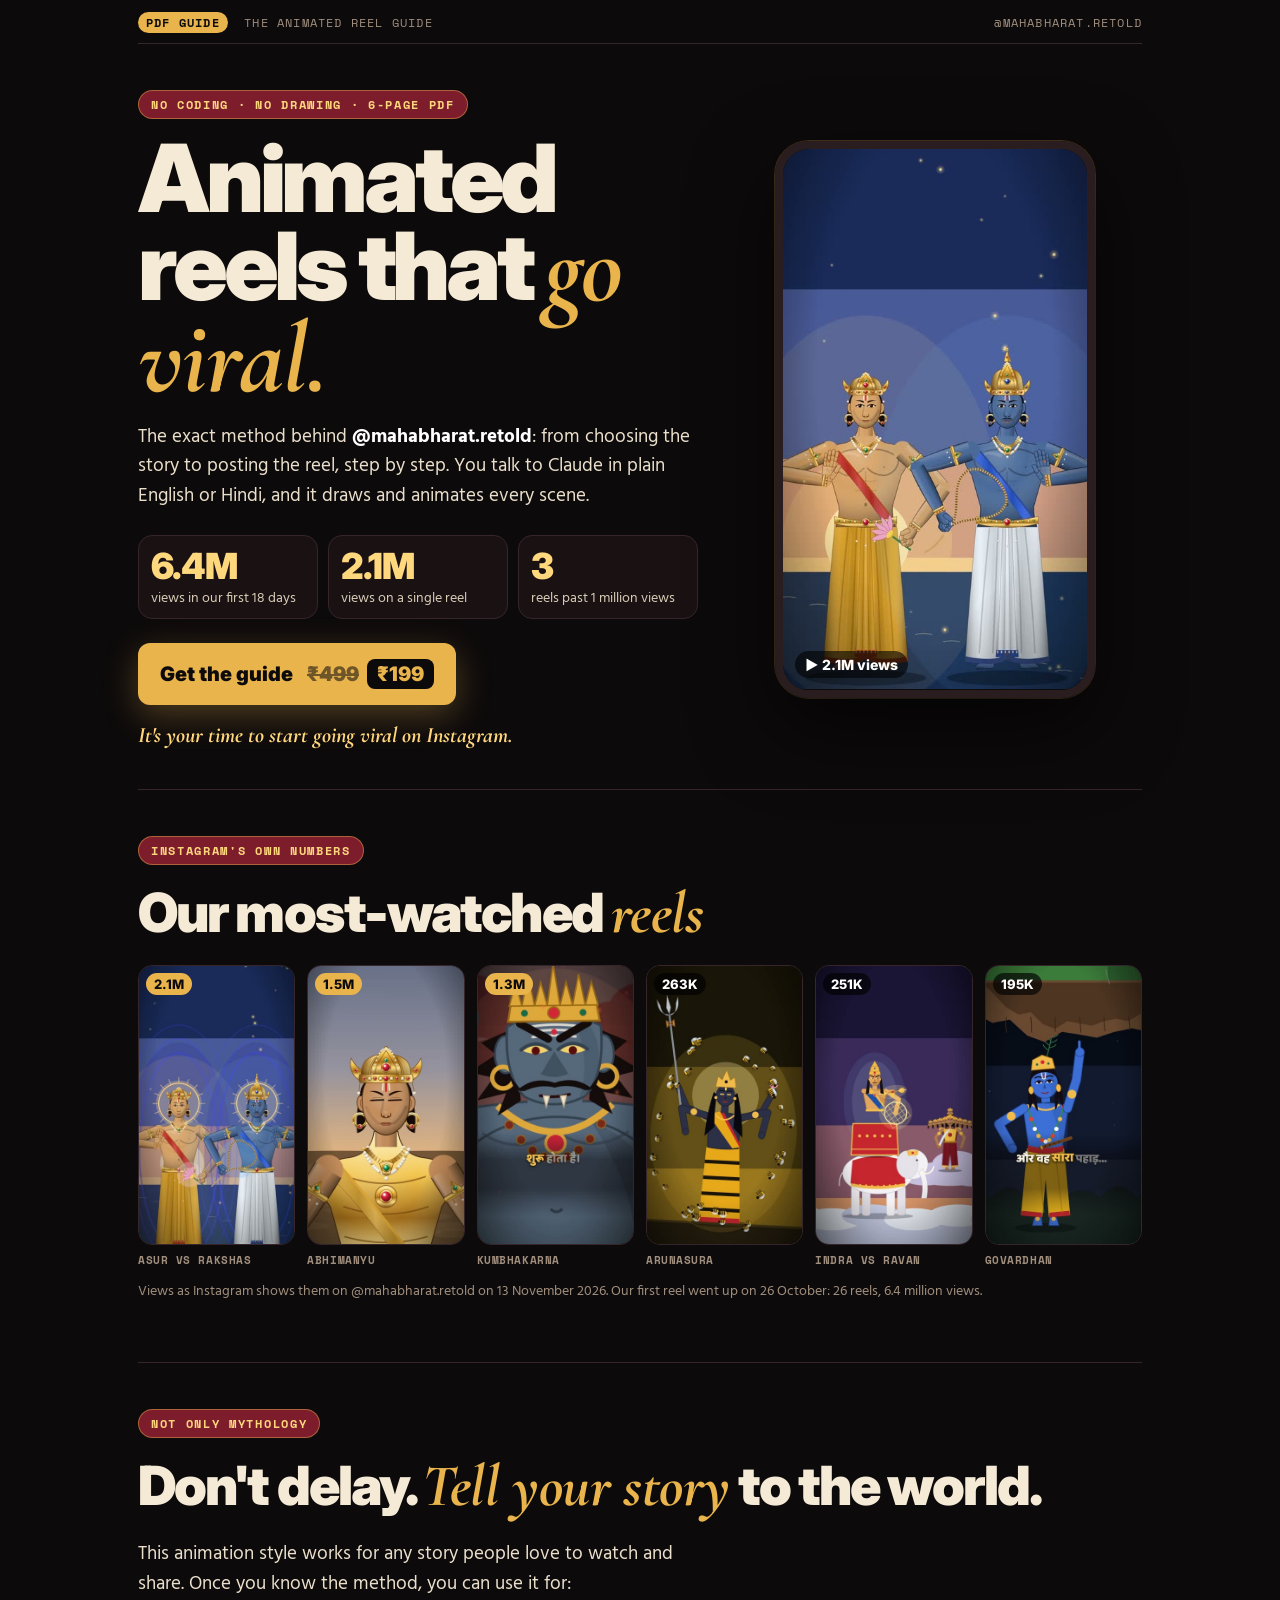
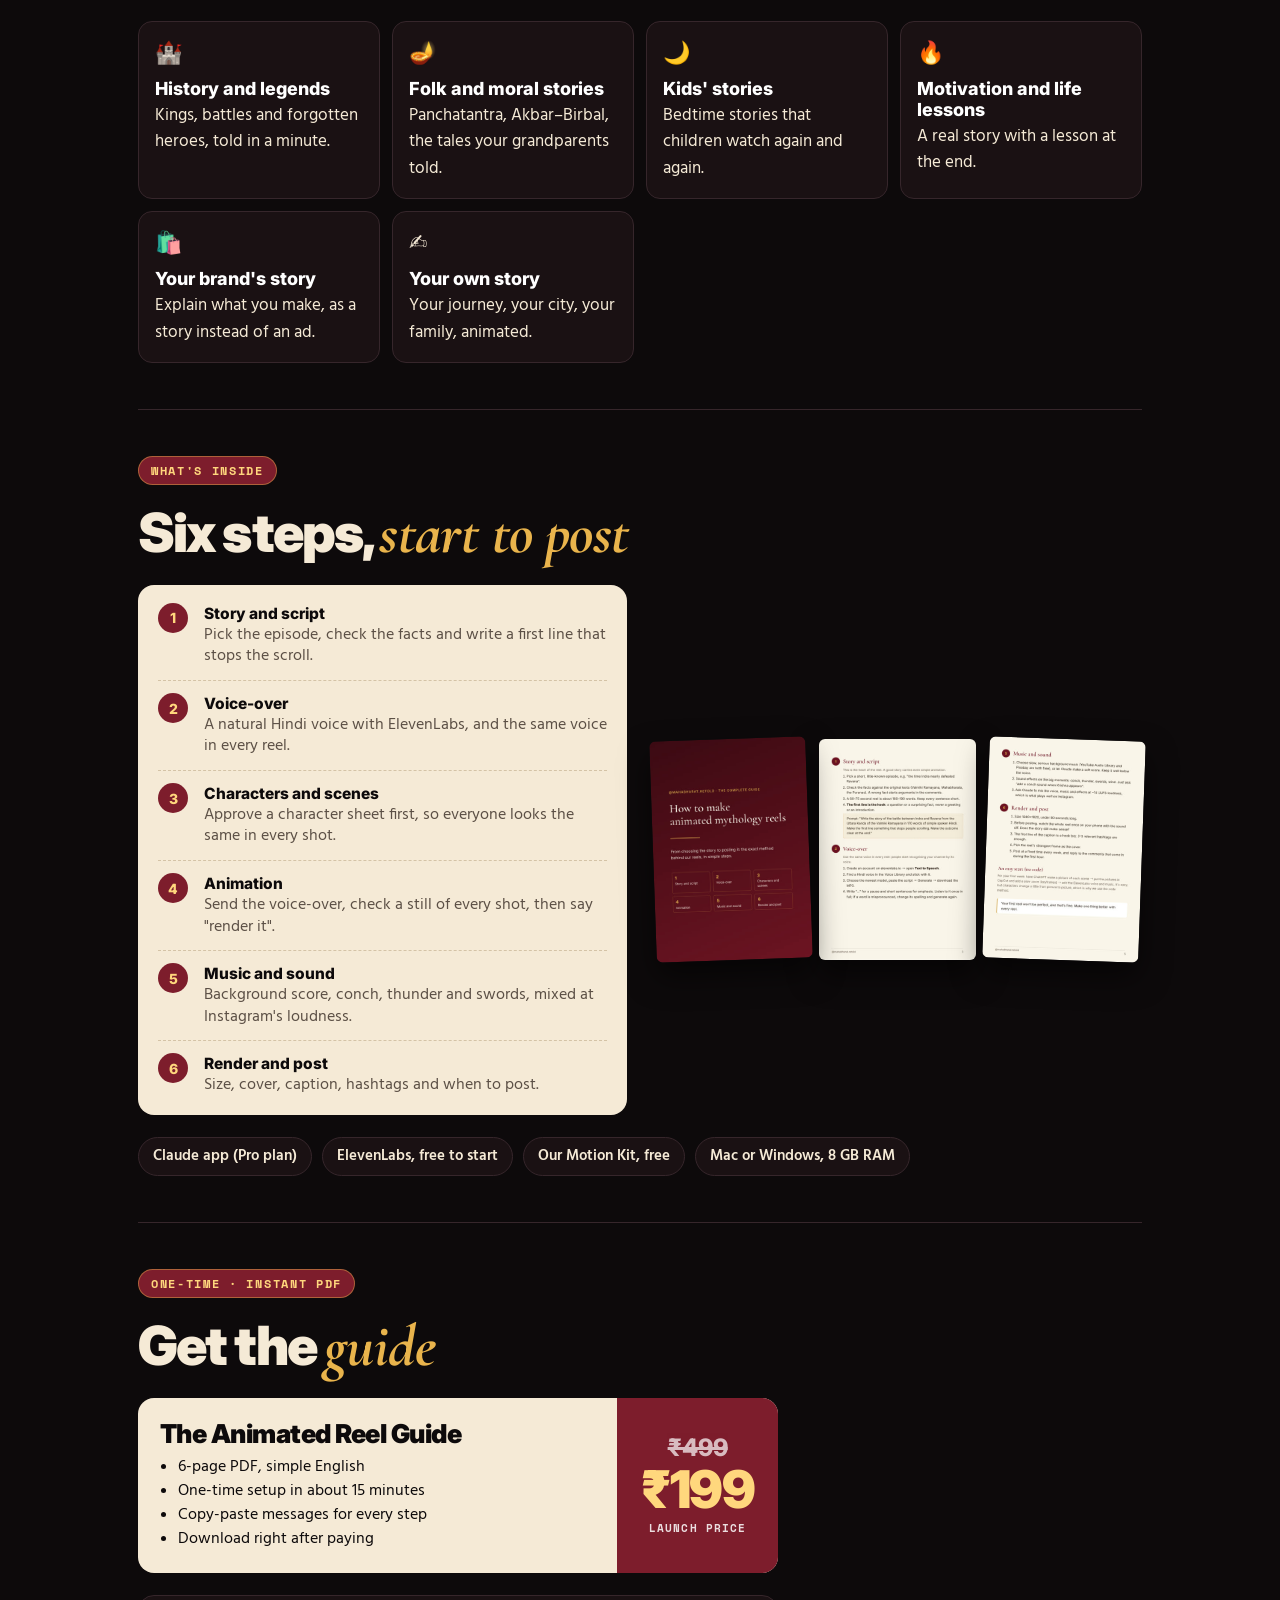
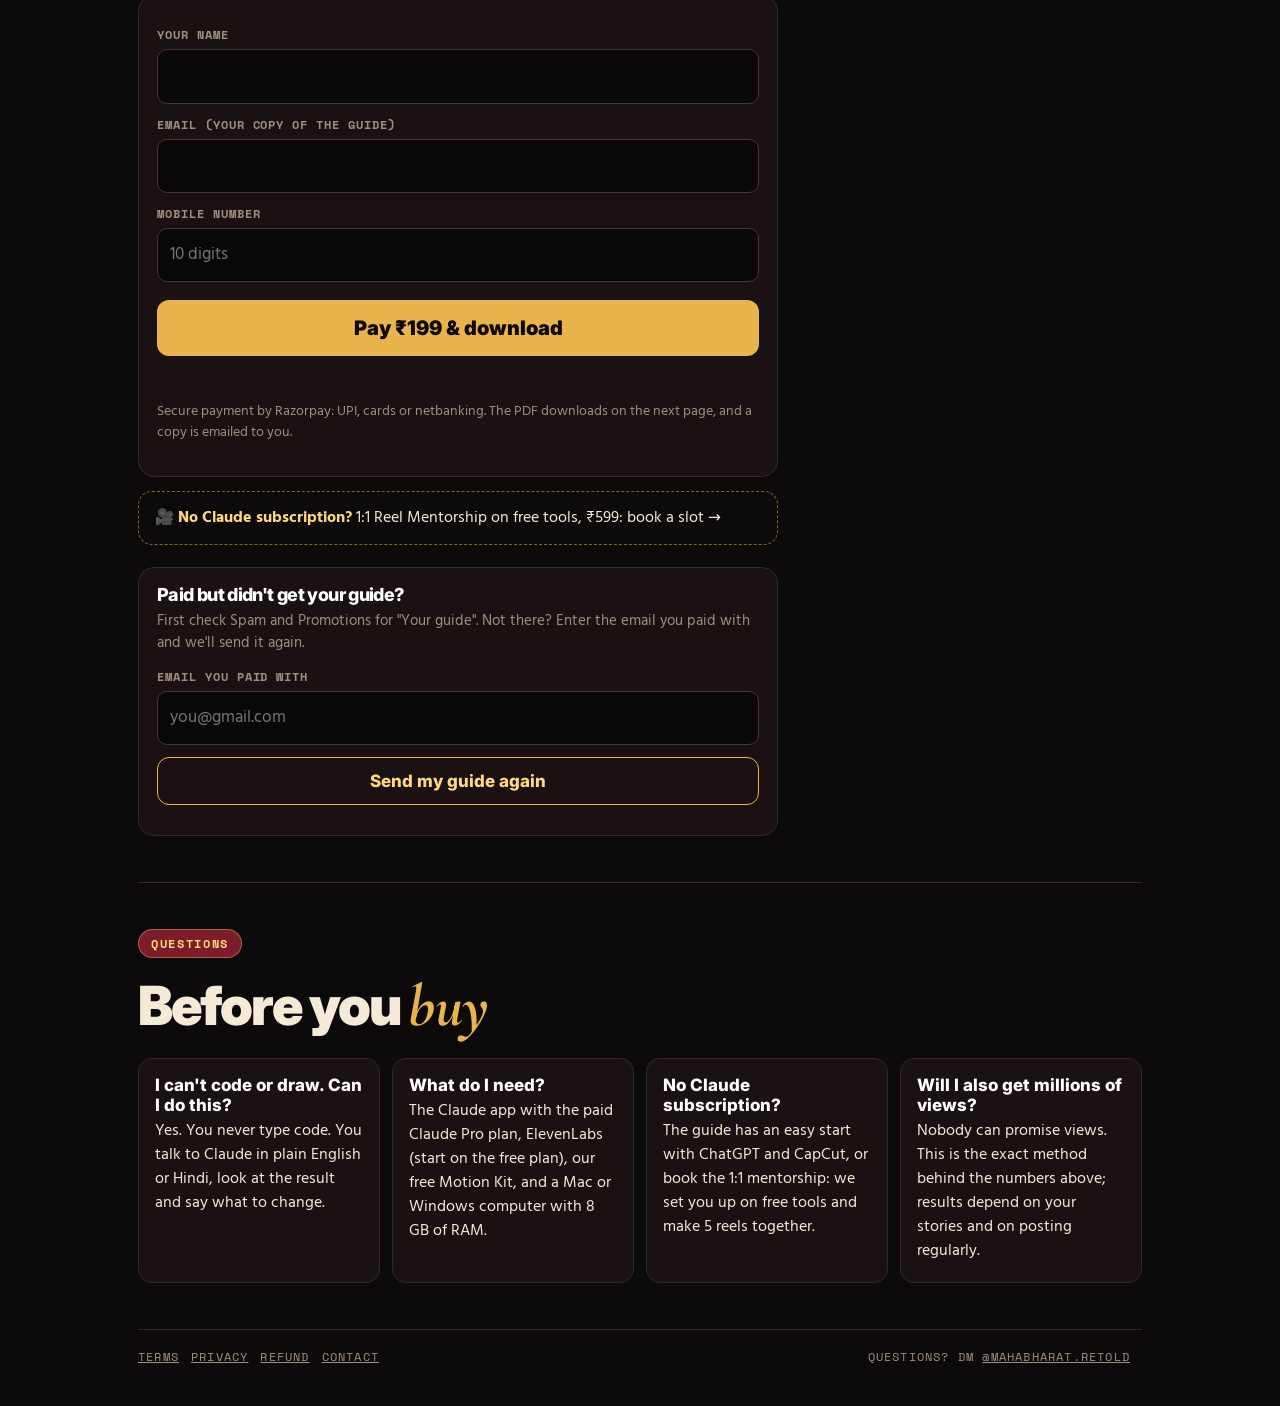
==== index.html @ 1b21944f "Mahabharat Retold guide page in the Wiser / Your Call style A dark night-and-gold landing page: the " ====
<!doctype html>
<html lang="en">
<head>
<meta charset="utf-8">
<meta name="viewport" content="width=device-width,initial-scale=1">
<title>The Animated Reel Guide · @mahabharat.retold</title>
<meta name="description" content="The method behind @mahabharat.retold: 6.4 million views in our first 18 days with animated mythology reels. From the story to posting, step by step, no coding. 6-page PDF guide, ₹199.">
<link rel="preconnect" href="https://fonts.googleapis.com"><link rel="preconnect" href="https://fonts.gstatic.com" crossorigin>
<link href="https://fonts.googleapis.com/css2?family=Cormorant+Garamond:ital,wght@1,600;1,700&family=Inter:wght@500;600;800;900&family=Hind:wght@400;600&family=Space+Mono:wght@400;700&display=swap" rel="stylesheet">
<style>
:root{--ink:#0d0a0b;--night:#1a1113;--night2:#24171a;--maroon:#7d1d2c;--gold:#e9b44c;--goldl:#ffd77d;--paper:#f5ead6;--muted:#a08f7e;--line:#36262b}
*{box-sizing:border-box}
html{background:var(--ink)}
body{margin:0;color:var(--paper);font:17px/1.55 Hind,system-ui,sans-serif;background:radial-gradient(1200px 600px at 85% -10%,rgba(125,29,44,.55),transparent 60%),var(--ink);overflow-x:hidden}
a{color:inherit}
.wrap{max-width:1040px;margin:0 auto;padding:0 18px}
.mono{font-family:"Space Mono",monospace;letter-spacing:.1em;text-transform:uppercase}
.mast{display:flex;justify-content:space-between;gap:12px;padding:14px 0 10px;font-size:12px;color:var(--muted);border-bottom:1px solid var(--line)}
.mast b{background:var(--gold);color:var(--ink);padding:2px 8px;border-radius:20px;font-weight:700}
/* hero */
.hero{display:grid;gap:30px;padding:30px 0 40px}
.pill{display:inline-block;background:var(--maroon);color:var(--goldl);border:1px solid rgba(233,180,76,.45);font:700 12px "Space Mono",monospace;letter-spacing:.14em;padding:5px 12px;border-radius:30px;text-transform:uppercase}
h1{font:900 clamp(46px,11.5vw,94px)/.93 Inter,sans-serif;letter-spacing:-.045em;margin:16px 0 0}
h1 span{font:italic 700 1.08em/.9 "Cormorant Garamond",serif;letter-spacing:-.01em;color:var(--gold)}
.lead{font-size:19px;max-width:560px;margin:18px 0 0;color:#eadfcb}
.lead b{color:#fff}
.stats{display:grid;grid-template-columns:repeat(3,1fr);gap:10px;max-width:560px;margin-top:24px}
.stats div{background:var(--night);border:1px solid var(--line);border-radius:14px;padding:12px 12px 10px}
.stats b{display:block;font:900 clamp(26px,6vw,36px)/1 Inter;color:var(--goldl);letter-spacing:-.03em}
.stats small{display:block;font-size:13.5px;line-height:1.3;color:#d9ccb6;margin-top:6px}
.cta{display:inline-flex;align-items:center;gap:14px;margin-top:24px;background:var(--gold);color:var(--ink);text-decoration:none;font:900 20px Inter;padding:16px 22px;border-radius:12px;box-shadow:0 10px 34px rgba(233,180,76,.3)}
.cta span{background:var(--ink);color:var(--gold);padding:3px 10px;border-radius:8px}
.cta s{opacity:.55;text-decoration-thickness:2px;margin-right:-6px}
.push{font:italic 700 22px/1.3 "Cormorant Garamond",serif;color:var(--goldl);margin:16px 0 0}
.phone{position:relative;max-width:320px;margin:0 auto;border-radius:34px;overflow:hidden;border:8px solid #2a1d20;box-shadow:0 30px 80px rgba(0,0,0,.65),0 0 0 1px rgba(233,180,76,.25)}
.phone video{display:block;width:100%;aspect-ratio:9/16;object-fit:cover;background:#120b0d}
.phone .views{position:absolute;left:12px;bottom:12px;background:rgba(0,0,0,.6);color:#fff;font:800 14px Inter;padding:5px 10px;border-radius:20px}
/* sections */
.sec{padding:46px 0;border-top:1px solid var(--line)}
.sec h2{font:900 clamp(32px,7vw,54px)/.98 Inter;letter-spacing:-.035em;margin:12px 0 16px}
.sec h2 em{font:italic 700 1.1em "Cormorant Garamond",serif;letter-spacing:-.01em;color:var(--gold)}
.wall{display:grid;grid-template-columns:repeat(6,1fr);gap:12px;margin-top:10px}
.wall figure{margin:0;position:relative}
.wall img{width:100%;aspect-ratio:9/16;object-fit:cover;display:block;border-radius:14px;border:1px solid var(--line)}
.wall .v{position:absolute;left:8px;top:8px;background:rgba(0,0,0,.66);color:#fff;font:800 13px Inter;padding:3px 8px;border-radius:14px}
.wall figure:nth-child(-n+3) .v{background:var(--gold);color:var(--ink)}
.wall figcaption{font:700 11px/1.35 "Space Mono";color:var(--muted);margin-top:8px;text-transform:uppercase;letter-spacing:.05em}
.fine{font-size:13.5px;color:var(--muted);margin-top:14px}
.uses{display:grid;gap:12px;grid-template-columns:repeat(auto-fit,minmax(220px,1fr));margin-top:22px}
.uses div{background:var(--night);border:1px solid var(--line);border-radius:14px;padding:16px}
.uses b{display:block;font:800 18px Inter;color:#fff;margin-bottom:4px}
.uses i{font-style:normal;font-size:22px;display:block;margin-bottom:6px}
/* contents */
.inside{display:grid;gap:26px}
.toc{list-style:none;margin:0;padding:6px 20px;background:var(--paper);color:var(--ink);border-radius:16px;counter-reset:step}
.toc li{counter-increment:step;display:grid;grid-template-columns:34px 1fr;column-gap:12px;border-bottom:1px dashed #d4c3a6;padding:12px 0;font-size:15.5px;line-height:1.4}
.toc li:last-child{border:0}
.toc li::before{content:counter(step);grid-row:span 2;width:30px;height:30px;border-radius:50%;background:var(--maroon);color:var(--goldl);display:grid;place-items:center;font:800 14px Inter}
.toc b{font-family:Inter;font-weight:800}
.toc span{color:#5c5046}
.pages{display:grid;grid-template-columns:repeat(3,1fr);gap:10px;align-self:center}
.pages img{width:100%;display:block;border-radius:6px;box-shadow:0 14px 30px rgba(0,0,0,.55)}
.pages img:nth-child(1){transform:rotate(-2deg)}.pages img:nth-child(3){transform:rotate(2deg)}
.tools{display:flex;flex-wrap:wrap;gap:10px;margin-top:22px}
.tools span{border:1px solid var(--line);background:var(--night);border-radius:30px;padding:7px 14px;font-weight:600;font-size:15px}
/* buy */
.ticket{display:grid;grid-template-columns:1fr auto;max-width:640px;background:var(--paper);color:var(--ink);border-radius:16px;overflow:hidden;margin:6px 0 22px}
.ticket .l{padding:22px}
.ticket h3{font:900 26px/1.05 Inter;margin:0 0 8px;letter-spacing:-.02em}
.ticket ul{margin:0;padding-left:18px;font-size:15.5px}
.ticket .r{background:var(--maroon);color:#fff;padding:22px 24px;display:flex;flex-direction:column;justify-content:center;align-items:center;min-width:130px}
.ticket .r s{font:800 24px/1 Inter;opacity:.7;text-decoration-thickness:3px;margin-bottom:4px}
.ticket .r b{font:900 52px/1 Inter;letter-spacing:-.03em;color:var(--goldl)}
.ticket .r small{font:700 11px "Space Mono";letter-spacing:.1em;opacity:.85;margin-top:4px}
form{max-width:640px;background:var(--night);border:1px solid var(--line);border-radius:16px;padding:18px}
label{display:block;font:700 12px "Space Mono";letter-spacing:.08em;text-transform:uppercase;margin:12px 0 6px;color:var(--muted)}
input{width:100%;font:inherit;font-size:17px;padding:13px 12px;border:1px solid #4a333a;background:#0a0708;color:#fff;border-radius:10px}
input:focus{outline:3px solid var(--gold);outline-offset:0}
button.pay{width:100%;margin-top:18px;background:var(--gold);color:var(--ink);border:0;font:900 20px Inter;padding:16px;cursor:pointer;border-radius:12px}
button.pay:disabled{opacity:.6}
.err{color:#ff8a80;min-height:22px;margin-top:10px;font-weight:600}
.mentor{display:block;max-width:640px;margin-top:14px;padding:14px 16px;border:1px dashed rgba(233,180,76,.55);border-radius:14px;text-decoration:none;font-size:15.5px}
.mentor b{color:var(--goldl)}
/* the "paid but didn't get it" box (resend.js) */
#resend{max-width:640px}
#resend .card{background:var(--night);border:1px solid var(--line);border-radius:16px;padding:16px 18px}
#resend h2{font:800 18px Inter;color:#fff;margin:0}
#resend .note{font-size:14.5px;color:var(--muted)}
#resend .btn{width:100%;margin-top:12px;background:transparent;color:var(--goldl);border:1.5px solid var(--gold);font:800 17px Inter;padding:13px;border-radius:12px;cursor:pointer}
.faq{display:grid;gap:12px;grid-template-columns:repeat(auto-fit,minmax(240px,1fr));margin-top:10px}
.faq div{background:var(--night);border:1px solid var(--line);border-radius:14px;padding:16px 16px 18px;font-size:15.5px}
.faq b{display:block;font:800 17px Inter;color:#fff;margin-bottom:4px}
footer{border-top:1px solid var(--line);padding:18px 0 40px;font-size:12px;color:var(--muted);display:flex;flex-wrap:wrap;gap:14px;justify-content:space-between}
footer a{margin-right:12px}
#buy{scroll-margin-top:20px}
@media (min-width:860px){
  .hero{grid-template-columns:1.15fr .85fr;align-items:center;padding-top:46px}
  .inside{grid-template-columns:1fr 1fr;align-items:start}
}
@media (max-width:760px){.wall{grid-template-columns:repeat(3,1fr)}}
@media (max-width:620px){body{font-size:16px}.pill{font-size:10.5px;letter-spacing:.08em}.mast{font-size:10px}.mast .hide-s{display:none}.lead{font-size:17.5px}.stats{gap:8px}.stats div{padding:10px 9px 9px}.stats small{font-size:12.5px}.ticket .r{min-width:104px;padding:18px}.ticket .r b{font-size:42px}.cta{font-size:18px;padding:14px 18px}.uses{grid-template-columns:1fr 1fr;gap:10px}.uses div{padding:13px 12px;font-size:14.5px;line-height:1.45}.uses b{font-size:15.5px}}
</style>
</head>
<body>
<div class="wrap">
  <div class="mast mono"><span><b>PDF GUIDE</b><span class="hide-s">&nbsp; The Animated Reel Guide</span></span><span>@mahabharat.retold</span></div>

  <section class="hero">
    <div>
      <span class="pill">No coding · no drawing · 6-page PDF</span>
      <h1>Animated reels that <span>go viral.</span></h1>
      <p class="lead">The exact method behind <b>@mahabharat.retold</b>: from choosing the story to posting the reel, step by step. You talk to Claude in plain English or Hindi, and it draws and animates every scene.</p>
      <div class="stats">
        <div><b>6.4M</b><small>views in our first 18 days</small></div>
        <div><b>2.1M</b><small>views on a single reel</small></div>
        <div><b>3</b><small>reels past 1 million views</small></div>
      </div>
      <a class="cta" href="#buy">Get the guide <s>₹499</s><span class="now-price">₹199</span></a>
      <p class="push">It's your time to start going viral on Instagram.</p>
    </div>
    <div class="phone"><video src="mr/hero.mp4" poster="mr/hero.jpg" autoplay muted loop playsinline aria-label="A scene from our most-watched reel"></video><span class="views">▶ 2.1M views</span></div>
  </section>

  <section class="sec">
    <span class="pill">Instagram's own numbers</span>
    <h2>Our most-watched <em>reels</em></h2>
    <div class="wall">
      <figure><img src="mr/top1.jpg" alt="Asur vs Rakshas reel" loading="lazy"><span class="v">2.1M</span><figcaption>Asur vs Rakshas</figcaption></figure>
      <figure><img src="mr/top2.jpg" alt="Abhimanyu reel" loading="lazy"><span class="v">1.5M</span><figcaption>Abhimanyu</figcaption></figure>
      <figure><img src="mr/top3.jpg" alt="Kumbhakarna reel" loading="lazy"><span class="v">1.3M</span><figcaption>Kumbhakarna</figcaption></figure>
      <figure><img src="mr/top4.jpg" alt="Arunasura reel" loading="lazy"><span class="v">263K</span><figcaption>Arunasura</figcaption></figure>
      <figure><img src="mr/top5.jpg" alt="Indra vs Ravan reel" loading="lazy"><span class="v">251K</span><figcaption>Indra vs Ravan</figcaption></figure>
      <figure><img src="mr/top6.jpg" alt="Govardhan reel" loading="lazy"><span class="v">195K</span><figcaption>Govardhan</figcaption></figure>
    </div>
    <p class="fine">Views as Instagram shows them on @mahabharat.retold on 13 November 2026. Our first reel went up on 26 October: 26 reels, 6.4 million views.</p>
  </section>

  <section class="sec">
    <span class="pill">Not only mythology</span>
    <h2>Don't delay. <em>Tell your story</em> to the world.</h2>
    <p class="lead">This animation style works for any story people love to watch and share. Once you know the method, you can use it for:</p>
    <div class="uses">
      <div><i>🏰</i><b>History and legends</b>Kings, battles and forgotten heroes, told in a minute.</div>
      <div><i>🪔</i><b>Folk and moral stories</b>Panchatantra, Akbar–Birbal, the tales your grandparents told.</div>
      <div><i>🌙</i><b>Kids' stories</b>Bedtime stories that children watch again and again.</div>
      <div><i>🔥</i><b>Motivation and life lessons</b>A real story with a lesson at the end.</div>
      <div><i>🛍️</i><b>Your brand's story</b>Explain what you make, as a story instead of an ad.</div>
      <div><i>✍️</i><b>Your own story</b>Your journey, your city, your family, animated.</div>
    </div>
  </section>

  <section class="sec">
    <span class="pill">What's inside</span>
    <h2>Six steps, <em>start to post</em></h2>
    <div class="inside">
      <ol class="toc">
        <li><b>Story and script</b><span>Pick the episode, check the facts and write a first line that stops the scroll.</span></li>
        <li><b>Voice-over</b><span>A natural Hindi voice with ElevenLabs, and the same voice in every reel.</span></li>
        <li><b>Characters and scenes</b><span>Approve a character sheet first, so everyone looks the same in every shot.</span></li>
        <li><b>Animation</b><span>Send the voice-over, check a still of every shot, then say "render it".</span></li>
        <li><b>Music and sound</b><span>Background score, conch, thunder and swords, mixed at Instagram's loudness.</span></li>
        <li><b>Render and post</b><span>Size, cover, caption, hashtags and when to post.</span></li>
      </ol>
      <div class="pages"><img src="mr/page1.jpg" alt="The guide's cover"><img src="mr/page2.jpg" alt="Page 3: story, script and voice-over"><img src="mr/page3.jpg" alt="Page 5: music, sound, render and post"></div>
    </div>
    <div class="tools"><span>Claude app (Pro plan)</span><span>ElevenLabs, free to start</span><span>Our Motion Kit, free</span><span>Mac or Windows, 8 GB RAM</span></div>
  </section>

  <section class="sec" id="buy">
    <span class="pill">One-time · instant PDF</span>
    <h2>Get the <em>guide</em></h2>
    <div class="ticket">
      <div class="l"><h3>The Animated Reel Guide</h3><ul><li>6-page PDF, simple English</li><li>One-time setup in about 15 minutes</li><li>Copy-paste messages for every step</li><li>Download right after paying</li></ul></div>
      <div class="r"><s>₹499</s><b class="now-price">₹199</b><small>LAUNCH PRICE</small></div>
    </div>
    <form id="form" novalidate>
      <label for="name">Your name</label><input id="name" autocomplete="name" required>
      <label for="email">Email (your copy of the guide)</label><input id="email" type="email" autocomplete="email" required>
      <label for="phone">Mobile number</label><input id="phone" type="tel" inputmode="numeric" autocomplete="tel" placeholder="10 digits" required>
      <button class="pay" id="pay" type="submit">Pay ₹199 &amp; download</button>
      <div class="err" id="err"></div>
      <p class="fine">Secure payment by Razorpay: UPI, cards or netbanking. The PDF downloads on the next page, and a copy is emailed to you.</p>
    </form>
    <a class="mentor" href="session.html">🎥 <b>No Claude subscription?</b> 1:1 Reel Mentorship on free tools, ₹599: book a slot →</a>
    <div id="resend"></div>
  </section>

  <section class="sec">
    <span class="pill">Questions</span>
    <h2>Before you <em>buy</em></h2>
    <div class="faq">
      <div><b>I can't code or draw. Can I do this?</b>Yes. You never type code. You talk to Claude in plain English or Hindi, look at the result and say what to change.</div>
      <div><b>What do I need?</b>The Claude app with the paid Claude Pro plan, ElevenLabs (start on the free plan), our free Motion Kit, and a Mac or Windows computer with 8 GB of RAM.</div>
      <div><b>No Claude subscription?</b>The guide has an easy start with ChatGPT and CapCut, or book the 1:1 mentorship: we set you up on free tools and make 5 reels together.</div>
      <div><b>Will I also get millions of views?</b>Nobody can promise views. This is the exact method behind the numbers above; results depend on your stories and on posting regularly.</div>
    </div>
  </section>

  <footer class="mono"><div><a href="terms.html">Terms</a><a href="privacy.html">Privacy</a><a href="refund.html">Refund</a><a href="contact.html">Contact</a></div><div>Questions? DM <a href="https://www.instagram.com/mahabharat.retold/">@mahabharat.retold</a></div></footer>
</div>
<script src="config.js"></script>
<script src="resend.js" defer></script>
<script src="count.js" data-page="guide"></script>
<script>
(function () {
  const S = window.SHOP, $ = (id) => document.getElementById(id);
  let price = S.guideFull;
  // The price shown is the one the shop charges right now.
  function show(rupees) {
    price = rupees;
    document.querySelectorAll(".now-price").forEach((el) => { el.textContent = "₹" + rupees; });
    $("pay").textContent = "Pay ₹" + rupees + " & download";
  }
  fetch(S.api + "?action=config").then((r) => r.json()).then((c) => { if (c.guidePrice) show(c.guidePrice); }).catch(() => {});
  $("form").addEventListener("submit", async (e) => {
    e.preventDefault();
    $("err").textContent = ""; $("pay").disabled = true; $("pay").textContent = "Opening secure payment…";
    try {
      const r = await fetch(S.api, { method: "POST", body: JSON.stringify({ action: "buyGuide", name: $("name").value, email: $("email").value, phone: $("phone").value }) });
      const d = await r.json();
      if (!d.url) throw new Error(d.error || "Something went wrong. Please try again.");
      location.href = d.url;
    } catch (x) {
      $("err").textContent = x.message; $("pay").disabled = false; $("pay").textContent = "Pay ₹" + price + " & download";
    }
  });
})();
</script>
</body>
</html>
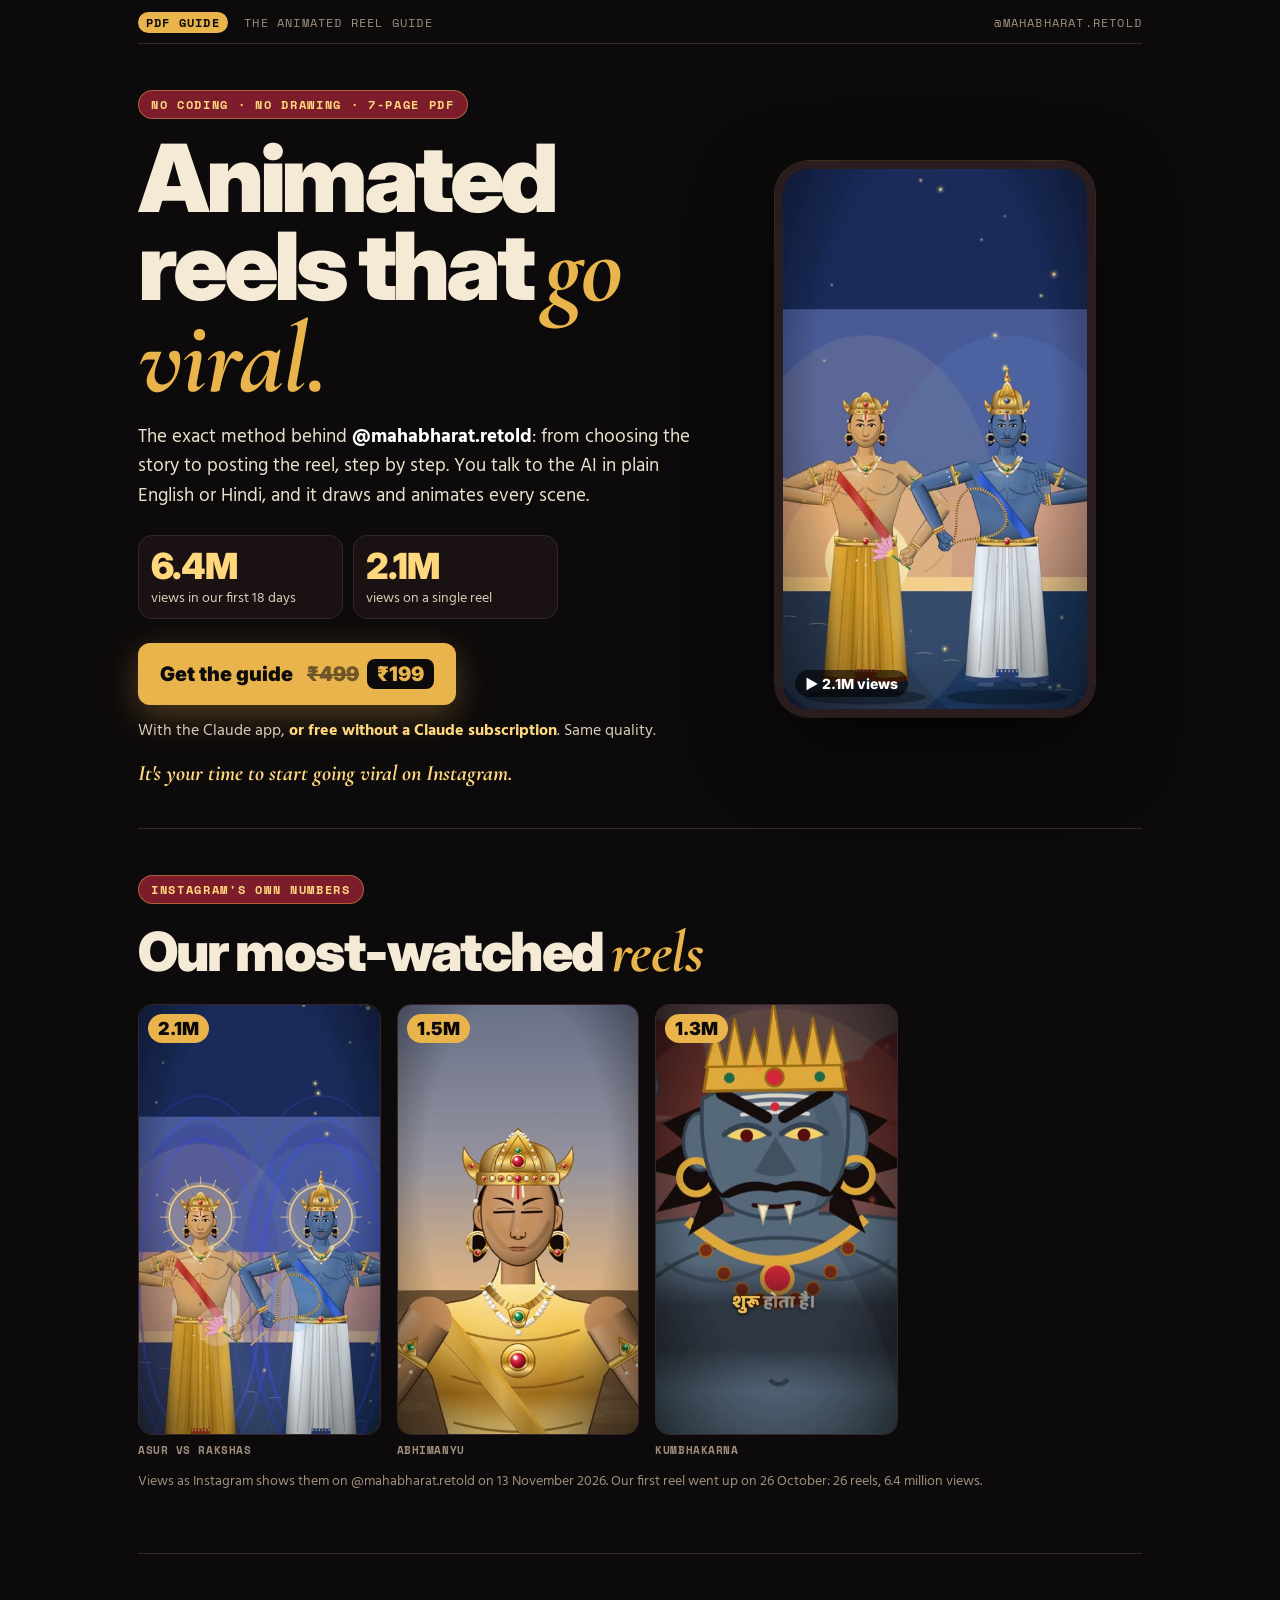
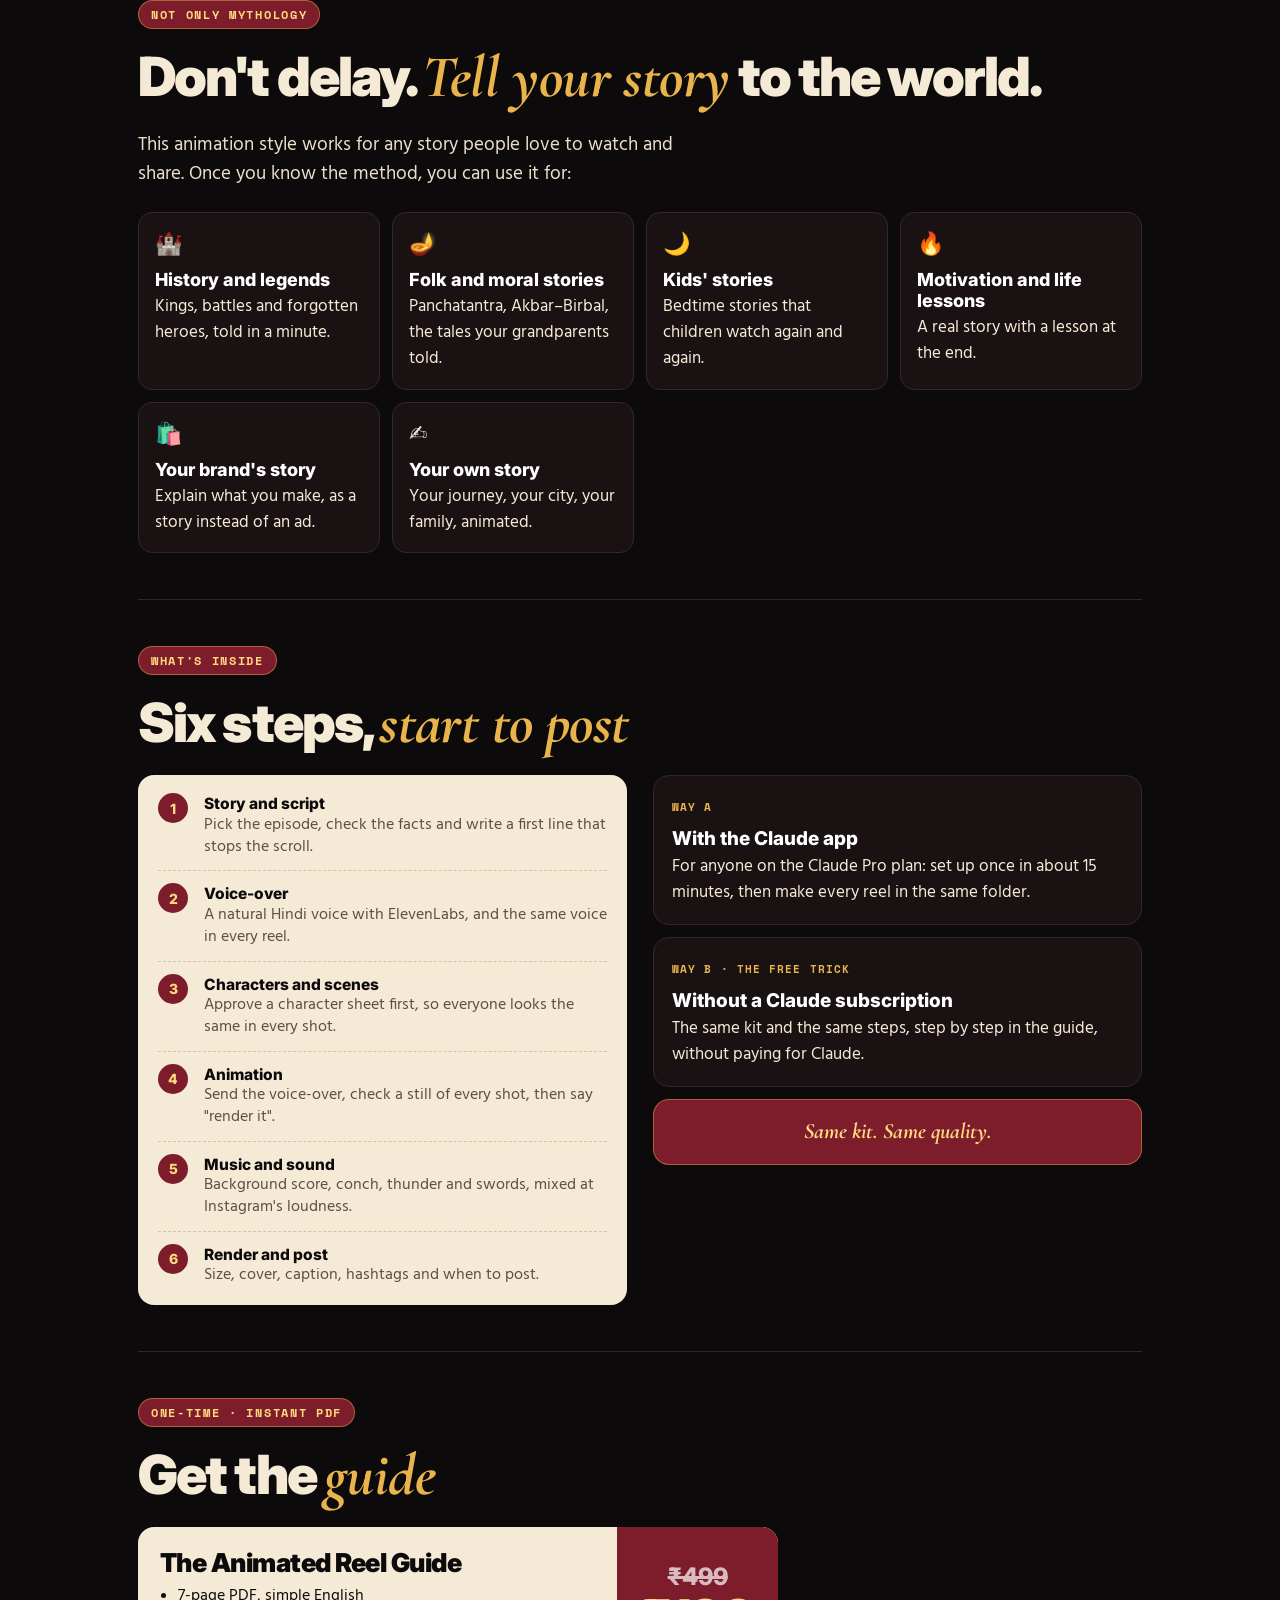
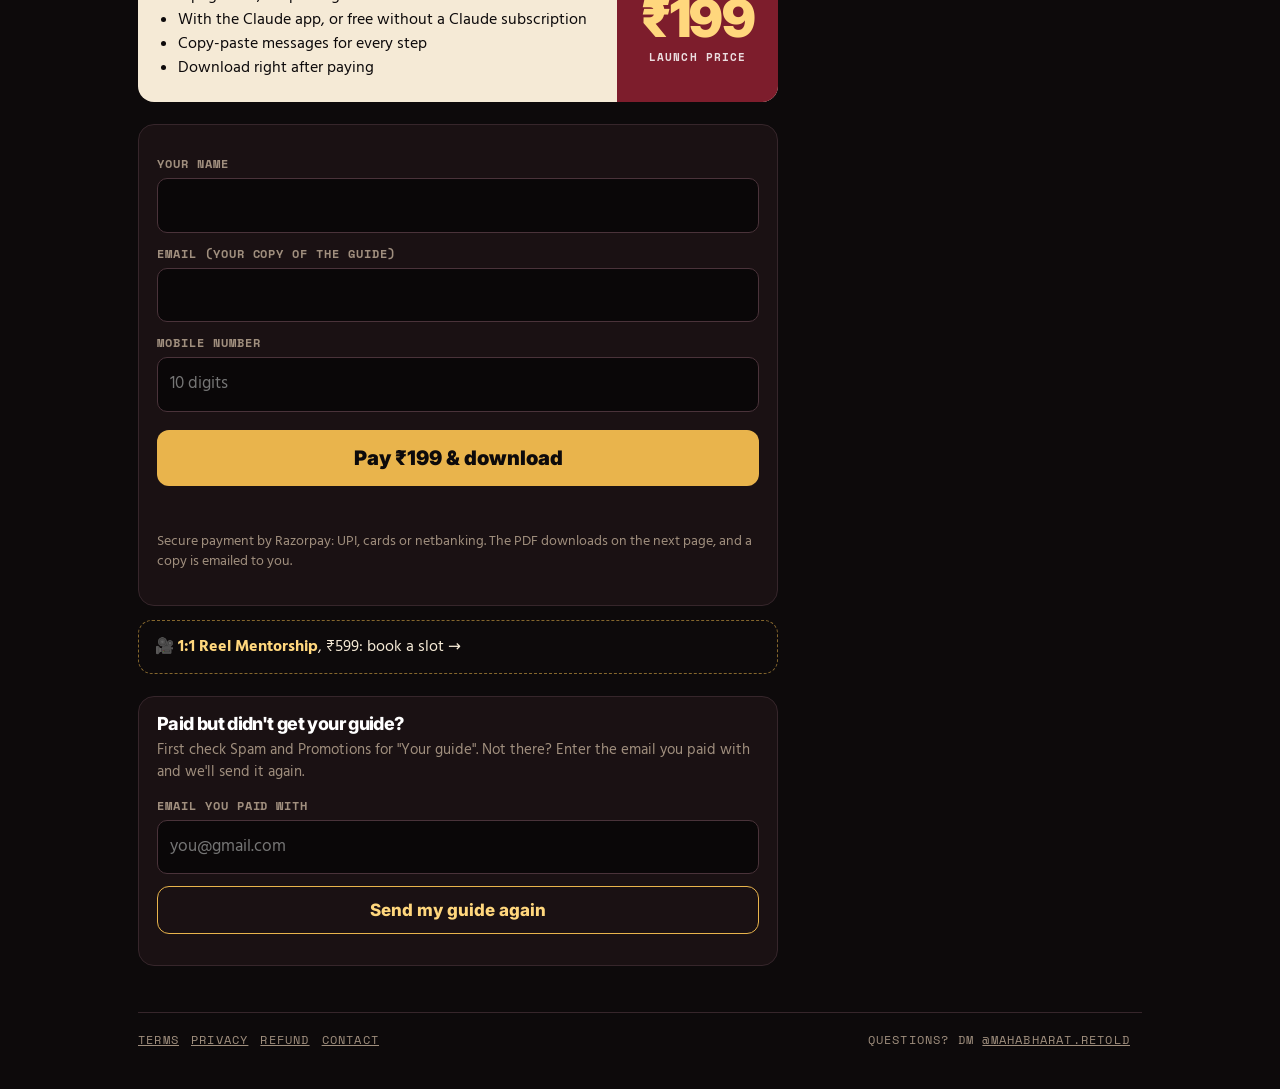
==== commit 4435d995: "Guide page: two ways, same quality; million-view reels only; no FAQ The page now says the guide work" ====
--- a/index.html
+++ b/index.html
@@ -4,7 +4,7 @@
 <meta charset="utf-8">
 <meta name="viewport" content="width=device-width,initial-scale=1">
 <title>The Animated Reel Guide · @mahabharat.retold</title>
-<meta name="description" content="The method behind @mahabharat.retold: 6.4 million views in our first 18 days with animated mythology reels. From the story to posting, step by step, no coding. 6-page PDF guide, ₹199.">
+<meta name="description" content="The method behind @mahabharat.retold: 6.4 million views in our first 18 days with animated mythology reels. From the story to posting, step by step, no coding: with the Claude app or free without a Claude subscription. 7-page PDF guide, ₹199.">
 <link rel="preconnect" href="https://fonts.googleapis.com"><link rel="preconnect" href="https://fonts.gstatic.com" crossorigin>
 <link href="https://fonts.googleapis.com/css2?family=Cormorant+Garamond:ital,wght@1,600;1,700&family=Inter:wght@500;600;800;900&family=Hind:wght@400;600&family=Space+Mono:wght@400;700&display=swap" rel="stylesheet">
 <style>
@@ -24,7 +24,7 @@
 h1 span{font:italic 700 1.08em/.9 "Cormorant Garamond",serif;letter-spacing:-.01em;color:var(--gold)}
 .lead{font-size:19px;max-width:560px;margin:18px 0 0;color:#eadfcb}
 .lead b{color:#fff}
-.stats{display:grid;grid-template-columns:repeat(3,1fr);gap:10px;max-width:560px;margin-top:24px}
+.stats{display:grid;grid-template-columns:repeat(2,1fr);gap:10px;max-width:420px;margin-top:24px}
 .stats div{background:var(--night);border:1px solid var(--line);border-radius:14px;padding:12px 12px 10px}
 .stats b{display:block;font:900 clamp(26px,6vw,36px)/1 Inter;color:var(--goldl);letter-spacing:-.03em}
 .stats small{display:block;font-size:13.5px;line-height:1.3;color:#d9ccb6;margin-top:6px}
@@ -39,11 +39,10 @@
 .sec{padding:46px 0;border-top:1px solid var(--line)}
 .sec h2{font:900 clamp(32px,7vw,54px)/.98 Inter;letter-spacing:-.035em;margin:12px 0 16px}
 .sec h2 em{font:italic 700 1.1em "Cormorant Garamond",serif;letter-spacing:-.01em;color:var(--gold)}
-.wall{display:grid;grid-template-columns:repeat(6,1fr);gap:12px;margin-top:10px}
+.wall{display:grid;grid-template-columns:repeat(3,1fr);gap:16px;margin-top:10px;max-width:760px}
 .wall figure{margin:0;position:relative}
 .wall img{width:100%;aspect-ratio:9/16;object-fit:cover;display:block;border-radius:14px;border:1px solid var(--line)}
-.wall .v{position:absolute;left:8px;top:8px;background:rgba(0,0,0,.66);color:#fff;font:800 13px Inter;padding:3px 8px;border-radius:14px}
-.wall figure:nth-child(-n+3) .v{background:var(--gold);color:var(--ink)}
+.wall .v{position:absolute;left:10px;top:10px;background:var(--gold);color:var(--ink);font:900 clamp(13px,2.4vw,18px) Inter;padding:4px 10px;border-radius:16px}
 .wall figcaption{font:700 11px/1.35 "Space Mono";color:var(--muted);margin-top:8px;text-transform:uppercase;letter-spacing:.05em}
 .fine{font-size:13.5px;color:var(--muted);margin-top:14px}
 .uses{display:grid;gap:12px;grid-template-columns:repeat(auto-fit,minmax(220px,1fr));margin-top:22px}
@@ -58,11 +57,13 @@
 .toc li::before{content:counter(step);grid-row:span 2;width:30px;height:30px;border-radius:50%;background:var(--maroon);color:var(--goldl);display:grid;place-items:center;font:800 14px Inter}
 .toc b{font-family:Inter;font-weight:800}
 .toc span{color:#5c5046}
-.pages{display:grid;grid-template-columns:repeat(3,1fr);gap:10px;align-self:center}
-.pages img{width:100%;display:block;border-radius:6px;box-shadow:0 14px 30px rgba(0,0,0,.55)}
-.pages img:nth-child(1){transform:rotate(-2deg)}.pages img:nth-child(3){transform:rotate(2deg)}
-.tools{display:flex;flex-wrap:wrap;gap:10px;margin-top:22px}
-.tools span{border:1px solid var(--line);background:var(--night);border-radius:30px;padding:7px 14px;font-weight:600;font-size:15px}
+.ways{display:grid;gap:12px;align-content:start}
+.ways div{background:var(--night);border:1px solid var(--line);border-radius:16px;padding:18px}
+.ways b{display:block;font:800 19px Inter;color:#fff;margin:6px 0 4px}
+.ways .tag{font:700 11px "Space Mono";letter-spacing:.1em;text-transform:uppercase;color:var(--gold)}
+.ways .same{background:var(--maroon);border-color:rgba(233,180,76,.45);font:italic 700 22px/1.25 "Cormorant Garamond",serif;color:var(--goldl);text-align:center}
+.hero .two{margin:14px 0 0;font-size:16px;color:#d9ccb6}
+.hero .two b{color:var(--goldl)}
 /* buy */
 .ticket{display:grid;grid-template-columns:1fr auto;max-width:640px;background:var(--paper);color:var(--ink);border-radius:16px;overflow:hidden;margin:6px 0 22px}
 .ticket .l{padding:22px}
@@ -87,9 +88,6 @@
 #resend h2{font:800 18px Inter;color:#fff;margin:0}
 #resend .note{font-size:14.5px;color:var(--muted)}
 #resend .btn{width:100%;margin-top:12px;background:transparent;color:var(--goldl);border:1.5px solid var(--gold);font:800 17px Inter;padding:13px;border-radius:12px;cursor:pointer}
-.faq{display:grid;gap:12px;grid-template-columns:repeat(auto-fit,minmax(240px,1fr));margin-top:10px}
-.faq div{background:var(--night);border:1px solid var(--line);border-radius:14px;padding:16px 16px 18px;font-size:15.5px}
-.faq b{display:block;font:800 17px Inter;color:#fff;margin-bottom:4px}
 footer{border-top:1px solid var(--line);padding:18px 0 40px;font-size:12px;color:var(--muted);display:flex;flex-wrap:wrap;gap:14px;justify-content:space-between}
 footer a{margin-right:12px}
 #buy{scroll-margin-top:20px}
@@ -97,7 +95,6 @@
   .hero{grid-template-columns:1.15fr .85fr;align-items:center;padding-top:46px}
   .inside{grid-template-columns:1fr 1fr;align-items:start}
 }
-@media (max-width:760px){.wall{grid-template-columns:repeat(3,1fr)}}
 @media (max-width:620px){body{font-size:16px}.pill{font-size:10.5px;letter-spacing:.08em}.mast{font-size:10px}.mast .hide-s{display:none}.lead{font-size:17.5px}.stats{gap:8px}.stats div{padding:10px 9px 9px}.stats small{font-size:12.5px}.ticket .r{min-width:104px;padding:18px}.ticket .r b{font-size:42px}.cta{font-size:18px;padding:14px 18px}.uses{grid-template-columns:1fr 1fr;gap:10px}.uses div{padding:13px 12px;font-size:14.5px;line-height:1.45}.uses b{font-size:15.5px}}
 </style>
 </head>
@@ -107,15 +104,15 @@
 
   <section class="hero">
     <div>
-      <span class="pill">No coding · no drawing · 6-page PDF</span>
+      <span class="pill">No coding · no drawing · 7-page PDF</span>
       <h1>Animated reels that <span>go viral.</span></h1>
-      <p class="lead">The exact method behind <b>@mahabharat.retold</b>: from choosing the story to posting the reel, step by step. You talk to Claude in plain English or Hindi, and it draws and animates every scene.</p>
+      <p class="lead">The exact method behind <b>@mahabharat.retold</b>: from choosing the story to posting the reel, step by step. You talk to the AI in plain English or Hindi, and it draws and animates every scene.</p>
       <div class="stats">
         <div><b>6.4M</b><small>views in our first 18 days</small></div>
         <div><b>2.1M</b><small>views on a single reel</small></div>
-        <div><b>3</b><small>reels past 1 million views</small></div>
       </div>
       <a class="cta" href="#buy">Get the guide <s>₹499</s><span class="now-price">₹199</span></a>
+      <p class="two">With the Claude app, <b>or free without a Claude subscription</b>. Same quality.</p>
       <p class="push">It's your time to start going viral on Instagram.</p>
     </div>
     <div class="phone"><video src="mr/hero.mp4" poster="mr/hero.jpg" autoplay muted loop playsinline aria-label="A scene from our most-watched reel"></video><span class="views">▶ 2.1M views</span></div>
@@ -128,9 +125,6 @@
       <figure><img src="mr/top1.jpg" alt="Asur vs Rakshas reel" loading="lazy"><span class="v">2.1M</span><figcaption>Asur vs Rakshas</figcaption></figure>
       <figure><img src="mr/top2.jpg" alt="Abhimanyu reel" loading="lazy"><span class="v">1.5M</span><figcaption>Abhimanyu</figcaption></figure>
       <figure><img src="mr/top3.jpg" alt="Kumbhakarna reel" loading="lazy"><span class="v">1.3M</span><figcaption>Kumbhakarna</figcaption></figure>
-      <figure><img src="mr/top4.jpg" alt="Arunasura reel" loading="lazy"><span class="v">263K</span><figcaption>Arunasura</figcaption></figure>
-      <figure><img src="mr/top5.jpg" alt="Indra vs Ravan reel" loading="lazy"><span class="v">251K</span><figcaption>Indra vs Ravan</figcaption></figure>
-      <figure><img src="mr/top6.jpg" alt="Govardhan reel" loading="lazy"><span class="v">195K</span><figcaption>Govardhan</figcaption></figure>
     </div>
     <p class="fine">Views as Instagram shows them on @mahabharat.retold on 13 November 2026. Our first reel went up on 26 October: 26 reels, 6.4 million views.</p>
   </section>
@@ -161,16 +155,19 @@
         <li><b>Music and sound</b><span>Background score, conch, thunder and swords, mixed at Instagram's loudness.</span></li>
         <li><b>Render and post</b><span>Size, cover, caption, hashtags and when to post.</span></li>
       </ol>
-      <div class="pages"><img src="mr/page1.jpg" alt="The guide's cover"><img src="mr/page2.jpg" alt="Page 3: story, script and voice-over"><img src="mr/page3.jpg" alt="Page 5: music, sound, render and post"></div>
-    </div>
-    <div class="tools"><span>Claude app (Pro plan)</span><span>ElevenLabs, free to start</span><span>Our Motion Kit, free</span><span>Mac or Windows, 8 GB RAM</span></div>
+      <div class="ways">
+        <div><span class="tag">Way A</span><b>With the Claude app</b>For anyone on the Claude Pro plan: set up once in about 15 minutes, then make every reel in the same folder.</div>
+        <div><span class="tag">Way B · the free trick</span><b>Without a Claude subscription</b>The same kit and the same steps, step by step in the guide, without paying for Claude.</div>
+        <div class="same">Same kit. Same quality.</div>
+      </div>
+    </div>
   </section>
 
   <section class="sec" id="buy">
     <span class="pill">One-time · instant PDF</span>
     <h2>Get the <em>guide</em></h2>
     <div class="ticket">
-      <div class="l"><h3>The Animated Reel Guide</h3><ul><li>6-page PDF, simple English</li><li>One-time setup in about 15 minutes</li><li>Copy-paste messages for every step</li><li>Download right after paying</li></ul></div>
+      <div class="l"><h3>The Animated Reel Guide</h3><ul><li>7-page PDF, simple English</li><li>With the Claude app, or free without a Claude subscription</li><li>Copy-paste messages for every step</li><li>Download right after paying</li></ul></div>
       <div class="r"><s>₹499</s><b class="now-price">₹199</b><small>LAUNCH PRICE</small></div>
     </div>
     <form id="form" novalidate>
@@ -181,19 +178,8 @@
       <div class="err" id="err"></div>
       <p class="fine">Secure payment by Razorpay: UPI, cards or netbanking. The PDF downloads on the next page, and a copy is emailed to you.</p>
     </form>
-    <a class="mentor" href="session.html">🎥 <b>No Claude subscription?</b> 1:1 Reel Mentorship on free tools, ₹599: book a slot →</a>
+    <a class="mentor" href="session.html">🎥 <b>1:1 Reel Mentorship</b>, ₹599: book a slot →</a>
     <div id="resend"></div>
-  </section>
-
-  <section class="sec">
-    <span class="pill">Questions</span>
-    <h2>Before you <em>buy</em></h2>
-    <div class="faq">
-      <div><b>I can't code or draw. Can I do this?</b>Yes. You never type code. You talk to Claude in plain English or Hindi, look at the result and say what to change.</div>
-      <div><b>What do I need?</b>The Claude app with the paid Claude Pro plan, ElevenLabs (start on the free plan), our free Motion Kit, and a Mac or Windows computer with 8 GB of RAM.</div>
-      <div><b>No Claude subscription?</b>The guide has an easy start with ChatGPT and CapCut, or book the 1:1 mentorship: we set you up on free tools and make 5 reels together.</div>
-      <div><b>Will I also get millions of views?</b>Nobody can promise views. This is the exact method behind the numbers above; results depend on your stories and on posting regularly.</div>
-    </div>
   </section>
 
   <footer class="mono"><div><a href="terms.html">Terms</a><a href="privacy.html">Privacy</a><a href="refund.html">Refund</a><a href="contact.html">Contact</a></div><div>Questions? DM <a href="https://www.instagram.com/mahabharat.retold/">@mahabharat.retold</a></div></footer>
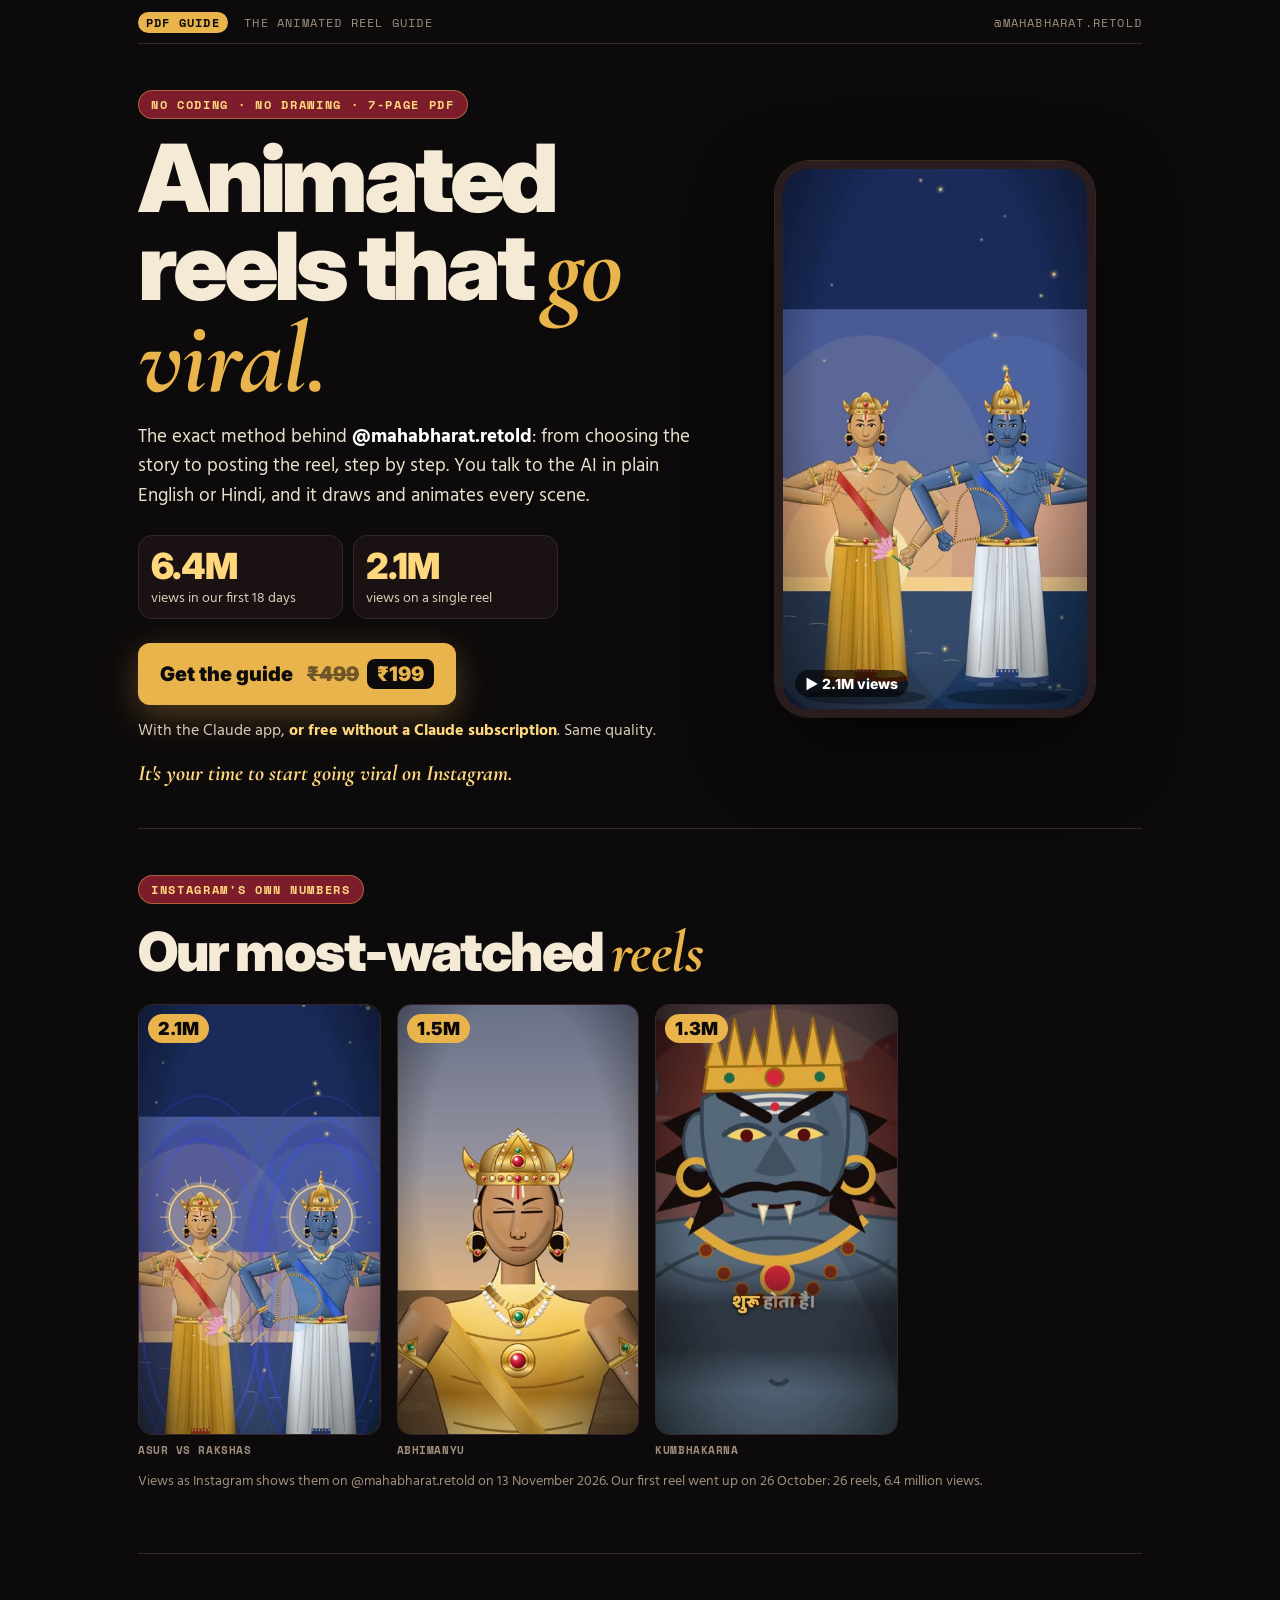
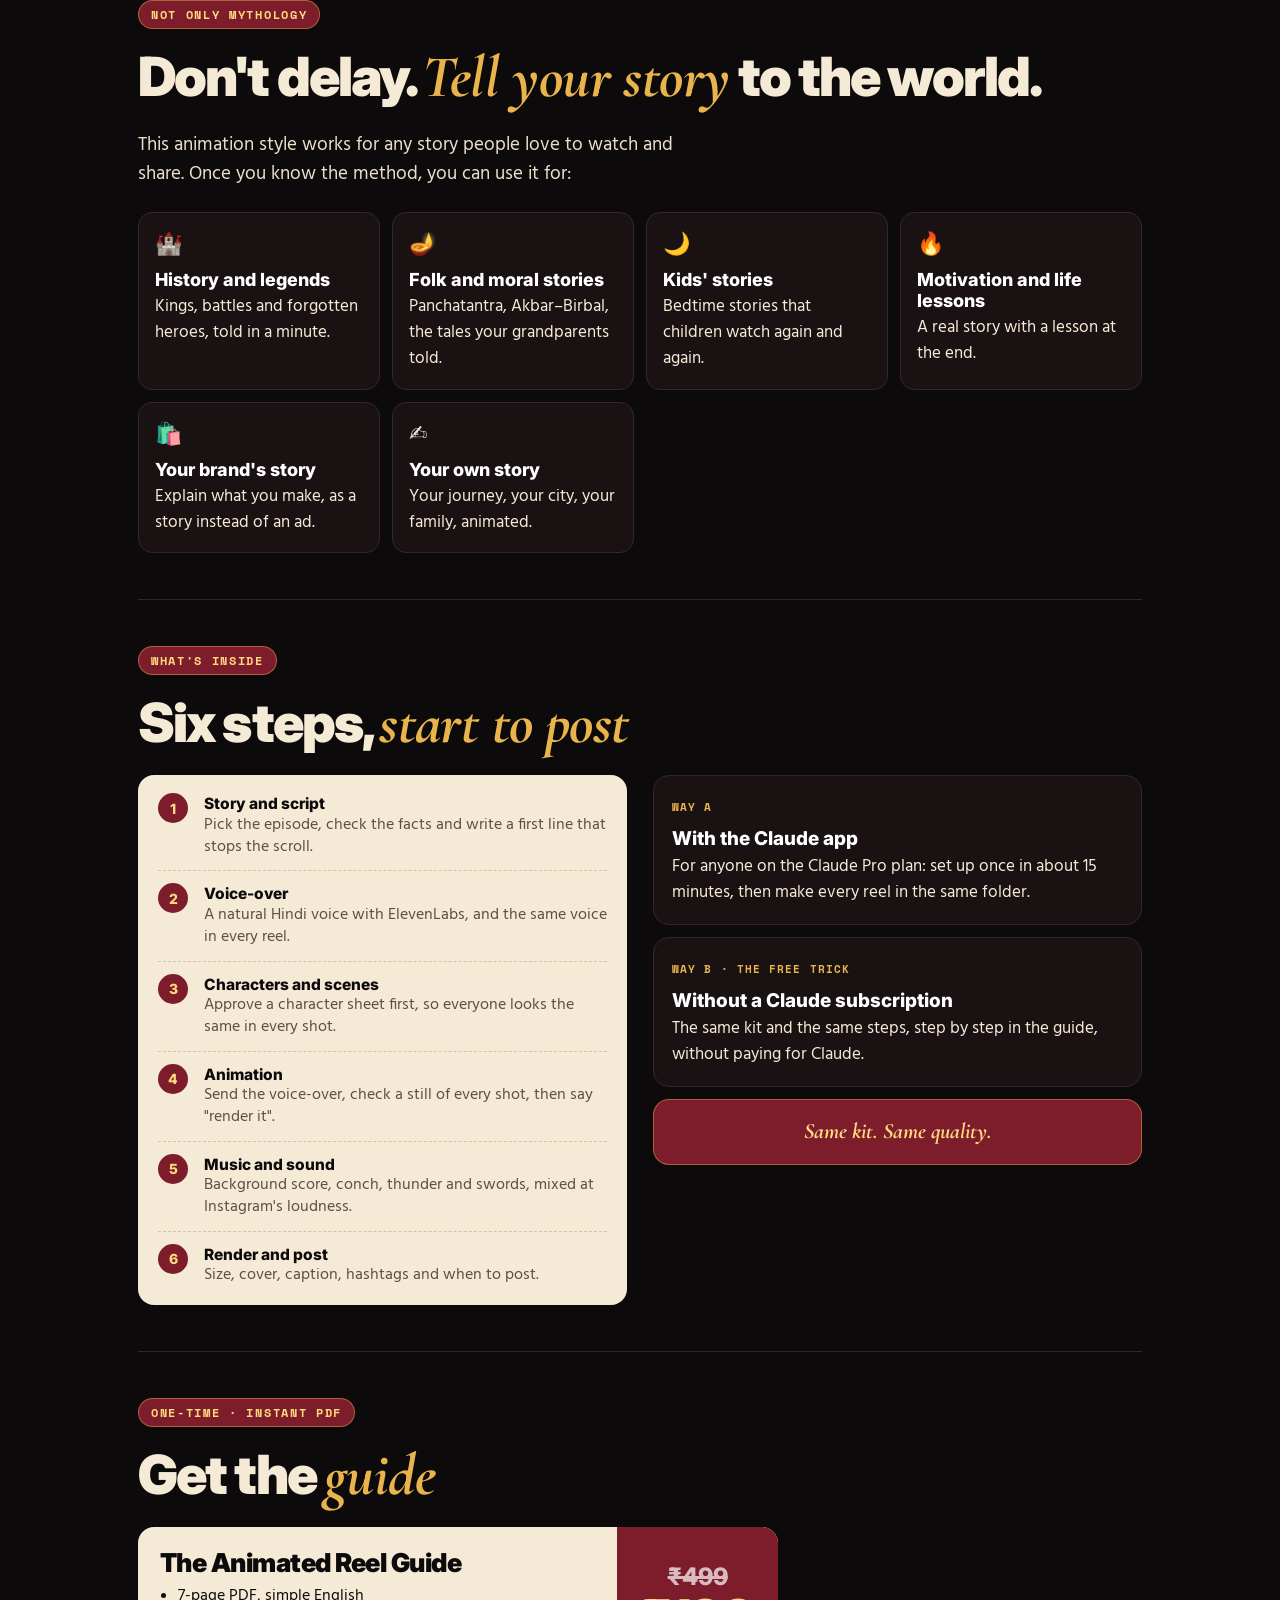
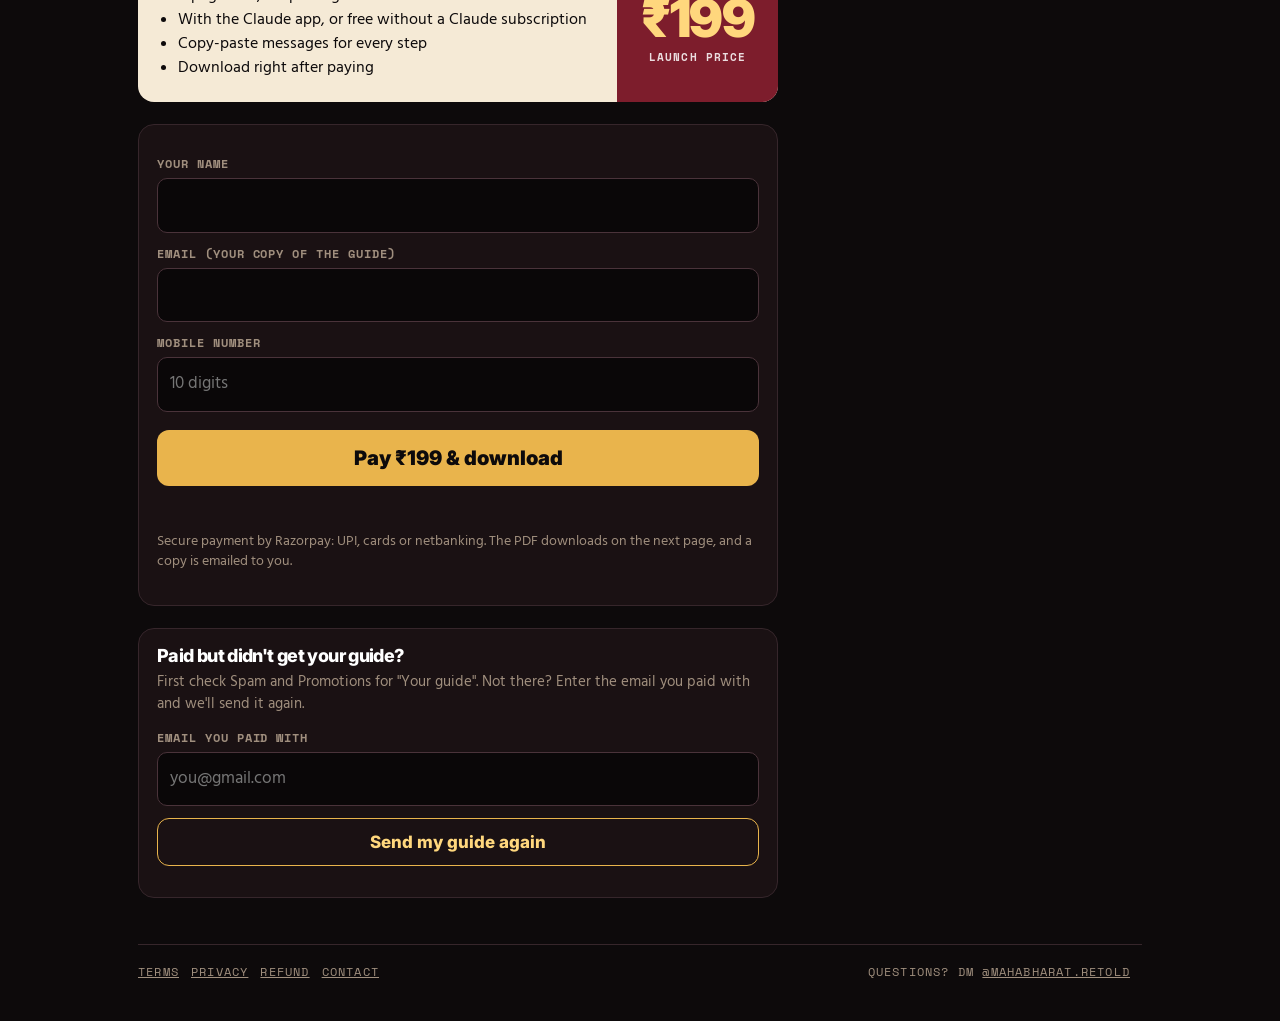
==== commit 3e6f50af: "Guide page: no mentorship link Co-Authored-By: Claude Opus 5.5 <noreply@anthropic.com>" ====
--- a/index.html
+++ b/index.html
@@ -80,10 +80,8 @@
 button.pay{width:100%;margin-top:18px;background:var(--gold);color:var(--ink);border:0;font:900 20px Inter;padding:16px;cursor:pointer;border-radius:12px}
 button.pay:disabled{opacity:.6}
 .err{color:#ff8a80;min-height:22px;margin-top:10px;font-weight:600}
-.mentor{display:block;max-width:640px;margin-top:14px;padding:14px 16px;border:1px dashed rgba(233,180,76,.55);border-radius:14px;text-decoration:none;font-size:15.5px}
-.mentor b{color:var(--goldl)}
 /* the "paid but didn't get it" box (resend.js) */
-#resend{max-width:640px}
+#resend{max-width:640px;margin-top:14px}
 #resend .card{background:var(--night);border:1px solid var(--line);border-radius:16px;padding:16px 18px}
 #resend h2{font:800 18px Inter;color:#fff;margin:0}
 #resend .note{font-size:14.5px;color:var(--muted)}
@@ -178,7 +176,6 @@
       <div class="err" id="err"></div>
       <p class="fine">Secure payment by Razorpay: UPI, cards or netbanking. The PDF downloads on the next page, and a copy is emailed to you.</p>
     </form>
-    <a class="mentor" href="session.html">🎥 <b>1:1 Reel Mentorship</b>, ₹599: book a slot →</a>
     <div id="resend"></div>
   </section>
 
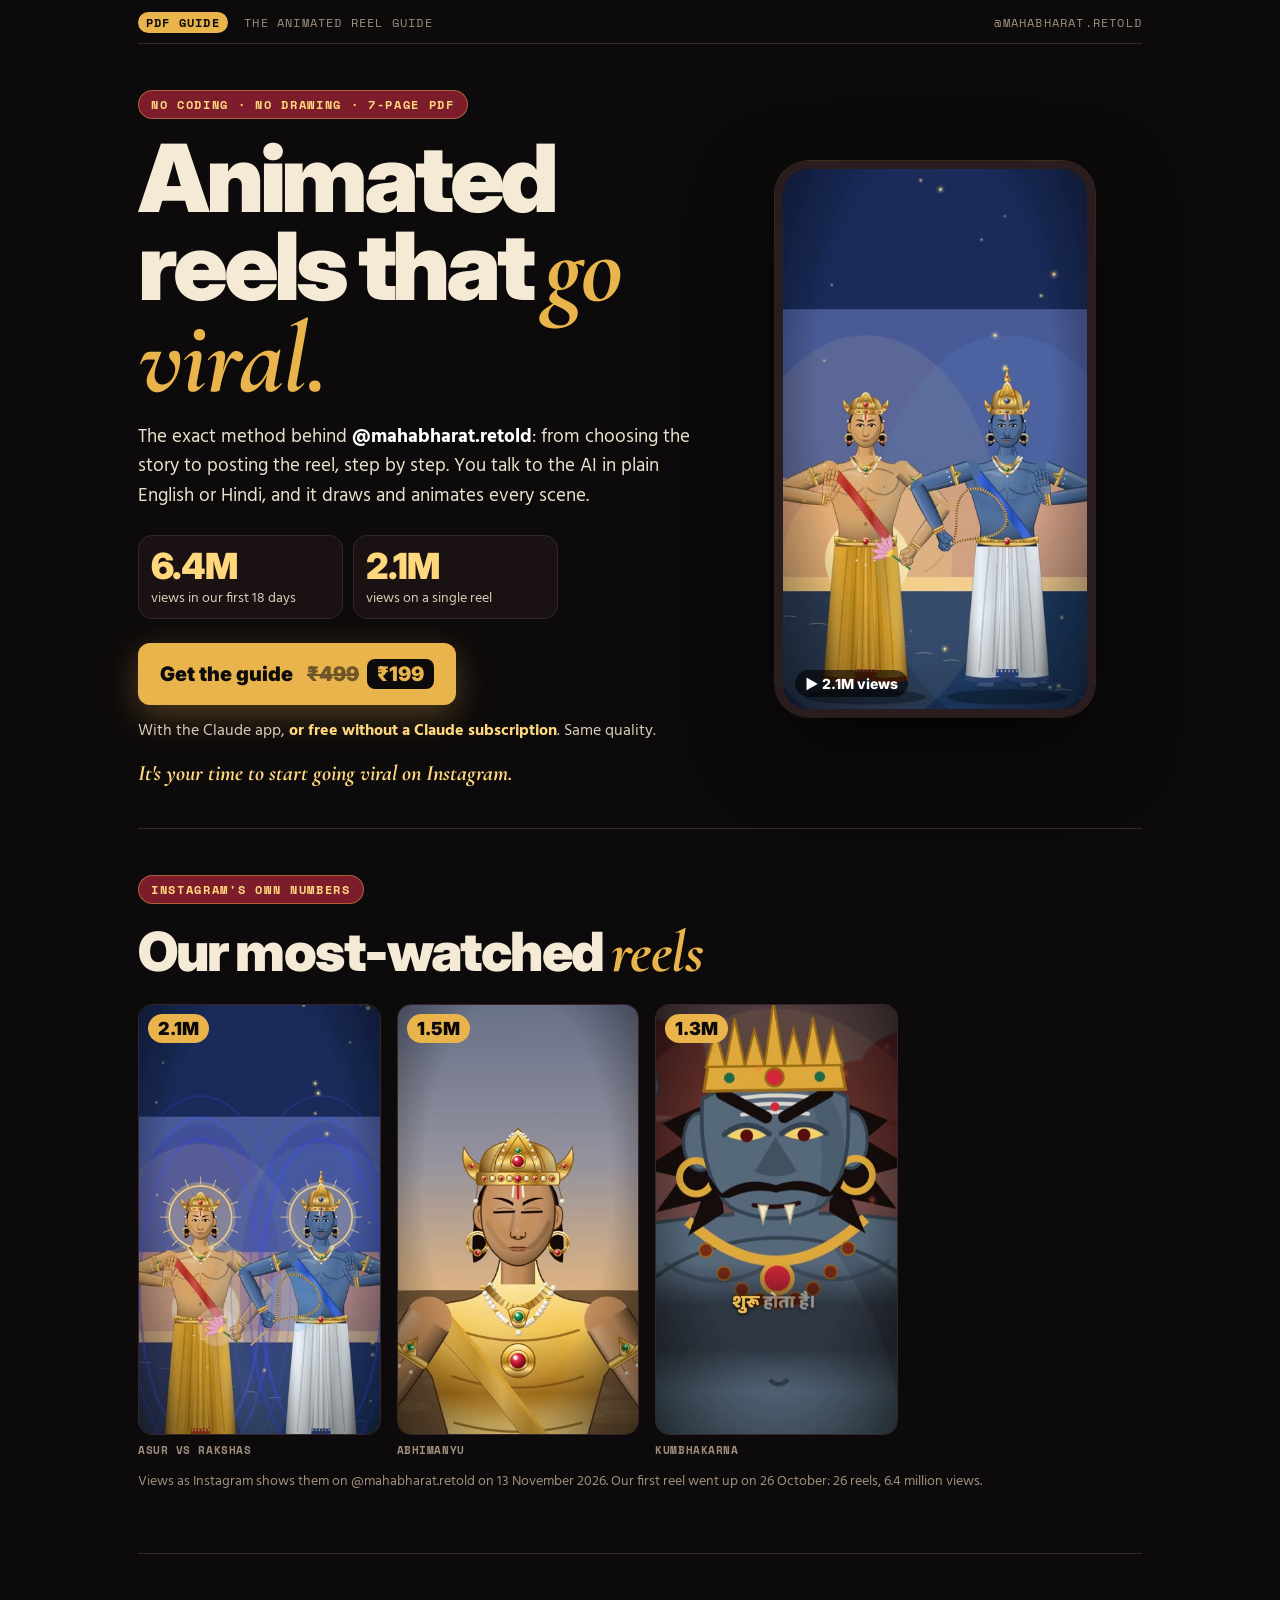
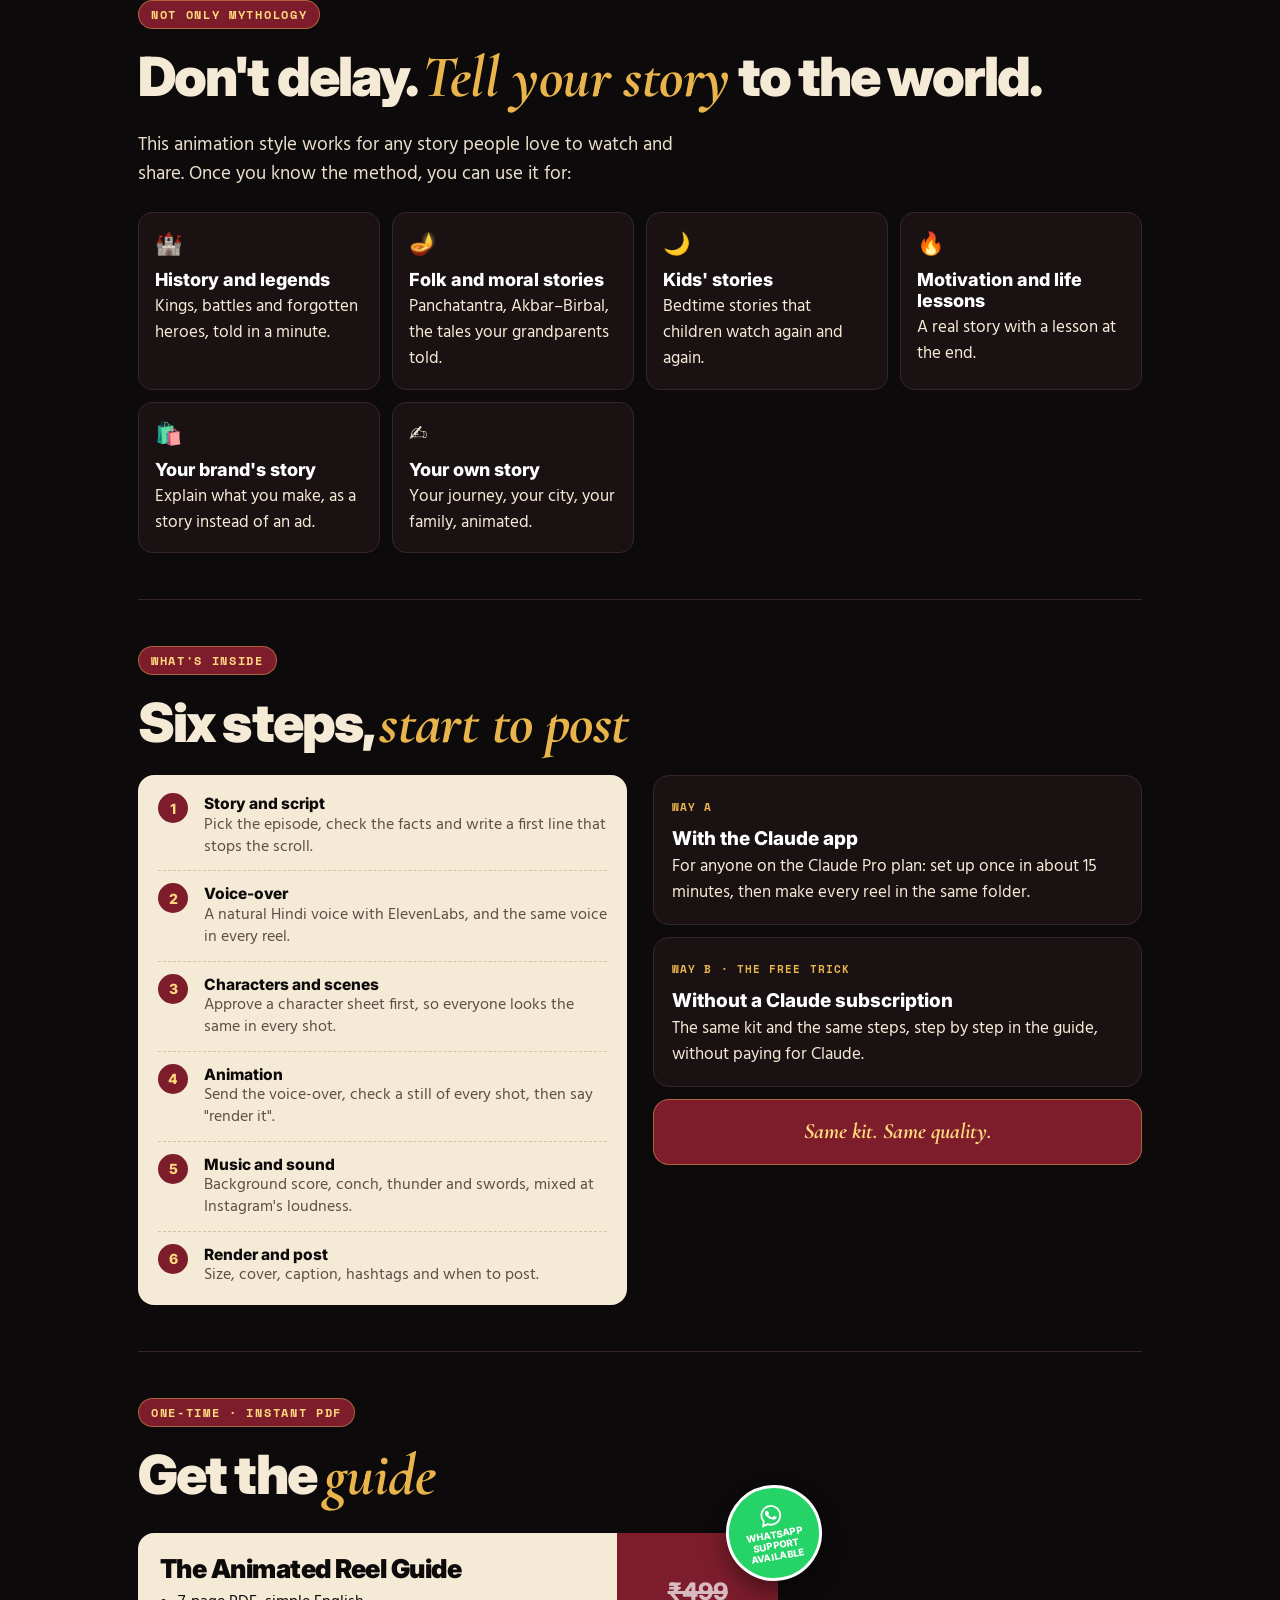
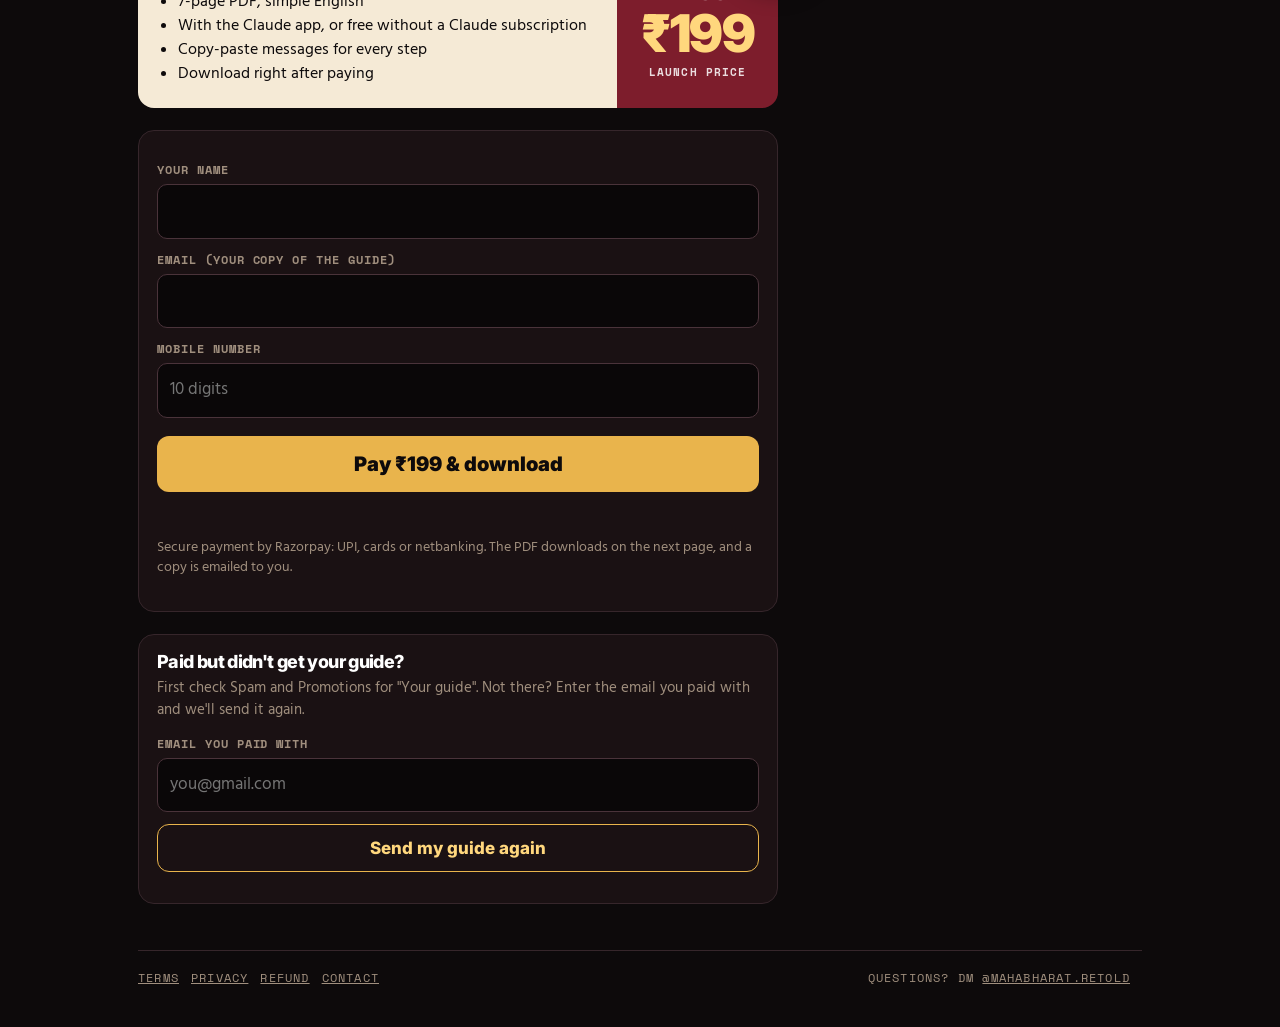
==== commit 699bf880: "Guide page: a round "WhatsApp support available" badge on the price Co-Authored-By: Claude Opus 5.5 " ====
--- a/index.html
+++ b/index.html
@@ -65,11 +65,14 @@
 .hero .two{margin:14px 0 0;font-size:16px;color:#d9ccb6}
 .hero .two b{color:var(--goldl)}
 /* buy */
-.ticket{display:grid;grid-template-columns:1fr auto;max-width:640px;background:var(--paper);color:var(--ink);border-radius:16px;overflow:hidden;margin:6px 0 22px}
-.ticket .l{padding:22px}
+.ticket{position:relative;display:grid;grid-template-columns:1fr auto;max-width:640px;color:var(--ink);margin:22px 0 22px}
+.ticket .l{padding:22px;background:var(--paper);border-radius:16px 0 0 16px}
 .ticket h3{font:900 26px/1.05 Inter;margin:0 0 8px;letter-spacing:-.02em}
 .ticket ul{margin:0;padding-left:18px;font-size:15.5px}
-.ticket .r{background:var(--maroon);color:#fff;padding:22px 24px;display:flex;flex-direction:column;justify-content:center;align-items:center;min-width:130px}
+.ticket .r{background:var(--maroon);color:#fff;padding:22px 24px;display:flex;flex-direction:column;justify-content:center;align-items:center;min-width:130px;border-radius:0 16px 16px 0}
+/* WhatsApp support: a round sticker tucked over the price's top corner */
+.wa{position:absolute;top:-30px;right:-16px;width:96px;height:96px;border-radius:50%;background:#25d366;color:#fff;display:flex;flex-direction:column;align-items:center;justify-content:center;gap:3px;text-align:center;font:800 9.5px/1.15 Inter;letter-spacing:.04em;text-transform:uppercase;transform:rotate(-10deg);box-shadow:0 10px 24px rgba(0,0,0,.45);border:3px solid #fff}
+.wa svg{width:24px;height:24px}
 .ticket .r s{font:800 24px/1 Inter;opacity:.7;text-decoration-thickness:3px;margin-bottom:4px}
 .ticket .r b{font:900 52px/1 Inter;letter-spacing:-.03em;color:var(--goldl)}
 .ticket .r small{font:700 11px "Space Mono";letter-spacing:.1em;opacity:.85;margin-top:4px}
@@ -89,11 +92,12 @@
 footer{border-top:1px solid var(--line);padding:18px 0 40px;font-size:12px;color:var(--muted);display:flex;flex-wrap:wrap;gap:14px;justify-content:space-between}
 footer a{margin-right:12px}
 #buy{scroll-margin-top:20px}
+@media (min-width:621px){.wa{top:-48px;right:-44px}.ticket .r{padding-top:40px;min-width:150px}}
 @media (min-width:860px){
   .hero{grid-template-columns:1.15fr .85fr;align-items:center;padding-top:46px}
   .inside{grid-template-columns:1fr 1fr;align-items:start}
 }
-@media (max-width:620px){body{font-size:16px}.pill{font-size:10.5px;letter-spacing:.08em}.mast{font-size:10px}.mast .hide-s{display:none}.lead{font-size:17.5px}.stats{gap:8px}.stats div{padding:10px 9px 9px}.stats small{font-size:12.5px}.ticket .r{min-width:104px;padding:18px}.ticket .r b{font-size:42px}.cta{font-size:18px;padding:14px 18px}.uses{grid-template-columns:1fr 1fr;gap:10px}.uses div{padding:13px 12px;font-size:14.5px;line-height:1.45}.uses b{font-size:15.5px}}
+@media (max-width:620px){.wa{width:84px;height:84px;top:-26px;right:-6px;font-size:8.5px}.wa svg{width:20px;height:20px}body{font-size:16px}.pill{font-size:10.5px;letter-spacing:.08em}.mast{font-size:10px}.mast .hide-s{display:none}.lead{font-size:17.5px}.stats{gap:8px}.stats div{padding:10px 9px 9px}.stats small{font-size:12.5px}.ticket .r{min-width:104px;padding:18px}.ticket .r b{font-size:42px}.cta{font-size:18px;padding:14px 18px}.uses{grid-template-columns:1fr 1fr;gap:10px}.uses div{padding:13px 12px;font-size:14.5px;line-height:1.45}.uses b{font-size:15.5px}}
 </style>
 </head>
 <body>
@@ -167,6 +171,7 @@
     <div class="ticket">
       <div class="l"><h3>The Animated Reel Guide</h3><ul><li>7-page PDF, simple English</li><li>With the Claude app, or free without a Claude subscription</li><li>Copy-paste messages for every step</li><li>Download right after paying</li></ul></div>
       <div class="r"><s>₹499</s><b class="now-price">₹199</b><small>LAUNCH PRICE</small></div>
+      <div class="wa" role="note" aria-label="WhatsApp support available"><svg viewBox="0 0 24 24" aria-hidden="true"><path fill="none" stroke="#fff" stroke-width="1.8" d="M12 2.6a9.4 9.4 0 0 0-8.1 14.2L2.6 21.4l4.7-1.2A9.4 9.4 0 1 0 12 2.6z"/><path fill="#fff" d="M9.2 7.3c-.2-.4-.4-.4-.6-.4h-.5c-.2 0-.5.1-.7.3-.3.3-.9.9-.9 2.2s.9 2.5 1.1 2.7c.1.2 1.8 2.9 4.5 4 2.2.9 2.7.7 3.2.7.5-.1 1.5-.6 1.7-1.2.2-.6.2-1.1.2-1.2-.1-.1-.2-.2-.5-.3l-1.7-.8c-.2-.1-.4-.1-.6.1l-.8 1c-.1.2-.3.2-.5.1-.3-.1-1.1-.4-2-1.3-.8-.7-1.3-1.5-1.4-1.8-.2-.3 0-.4.1-.5l.4-.5.3-.4v-.5l-.8-2z"/></svg>WhatsApp<br>support<br>available</div>
     </div>
     <form id="form" novalidate>
       <label for="name">Your name</label><input id="name" autocomplete="name" required>
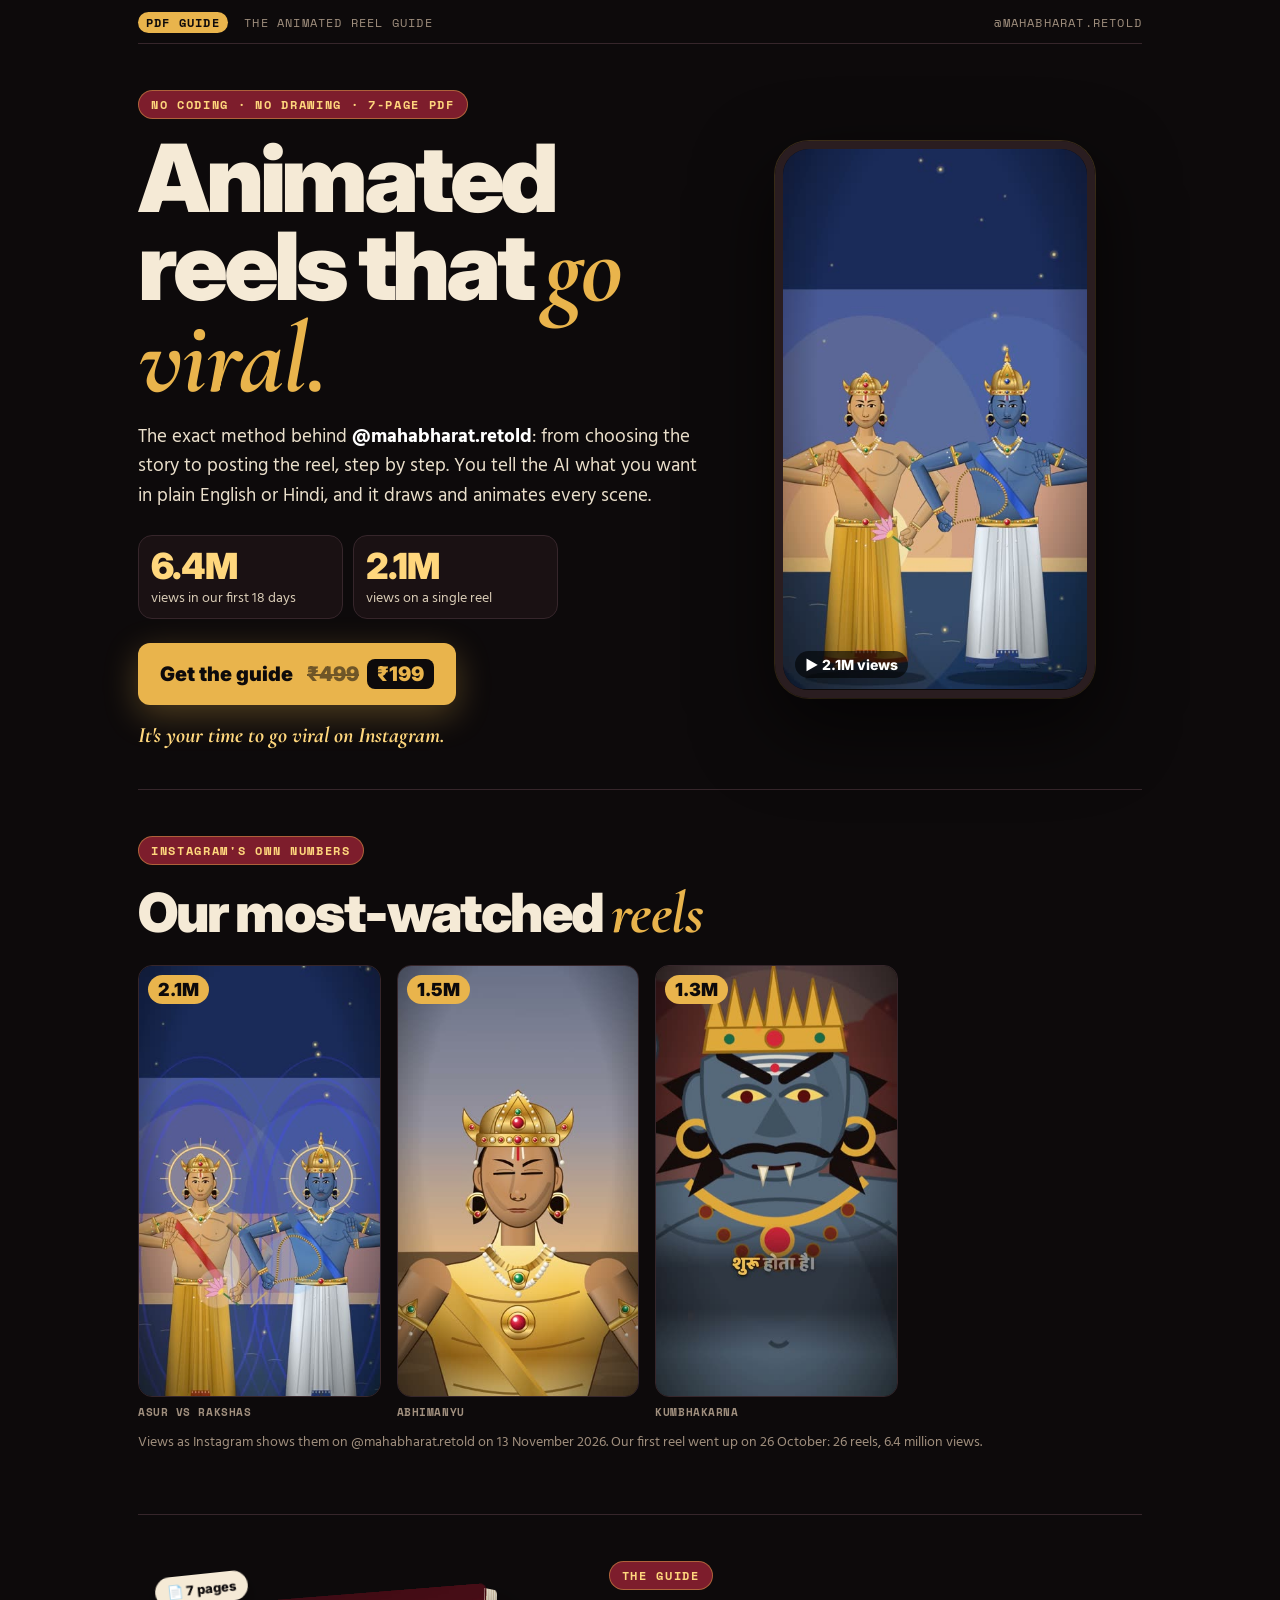
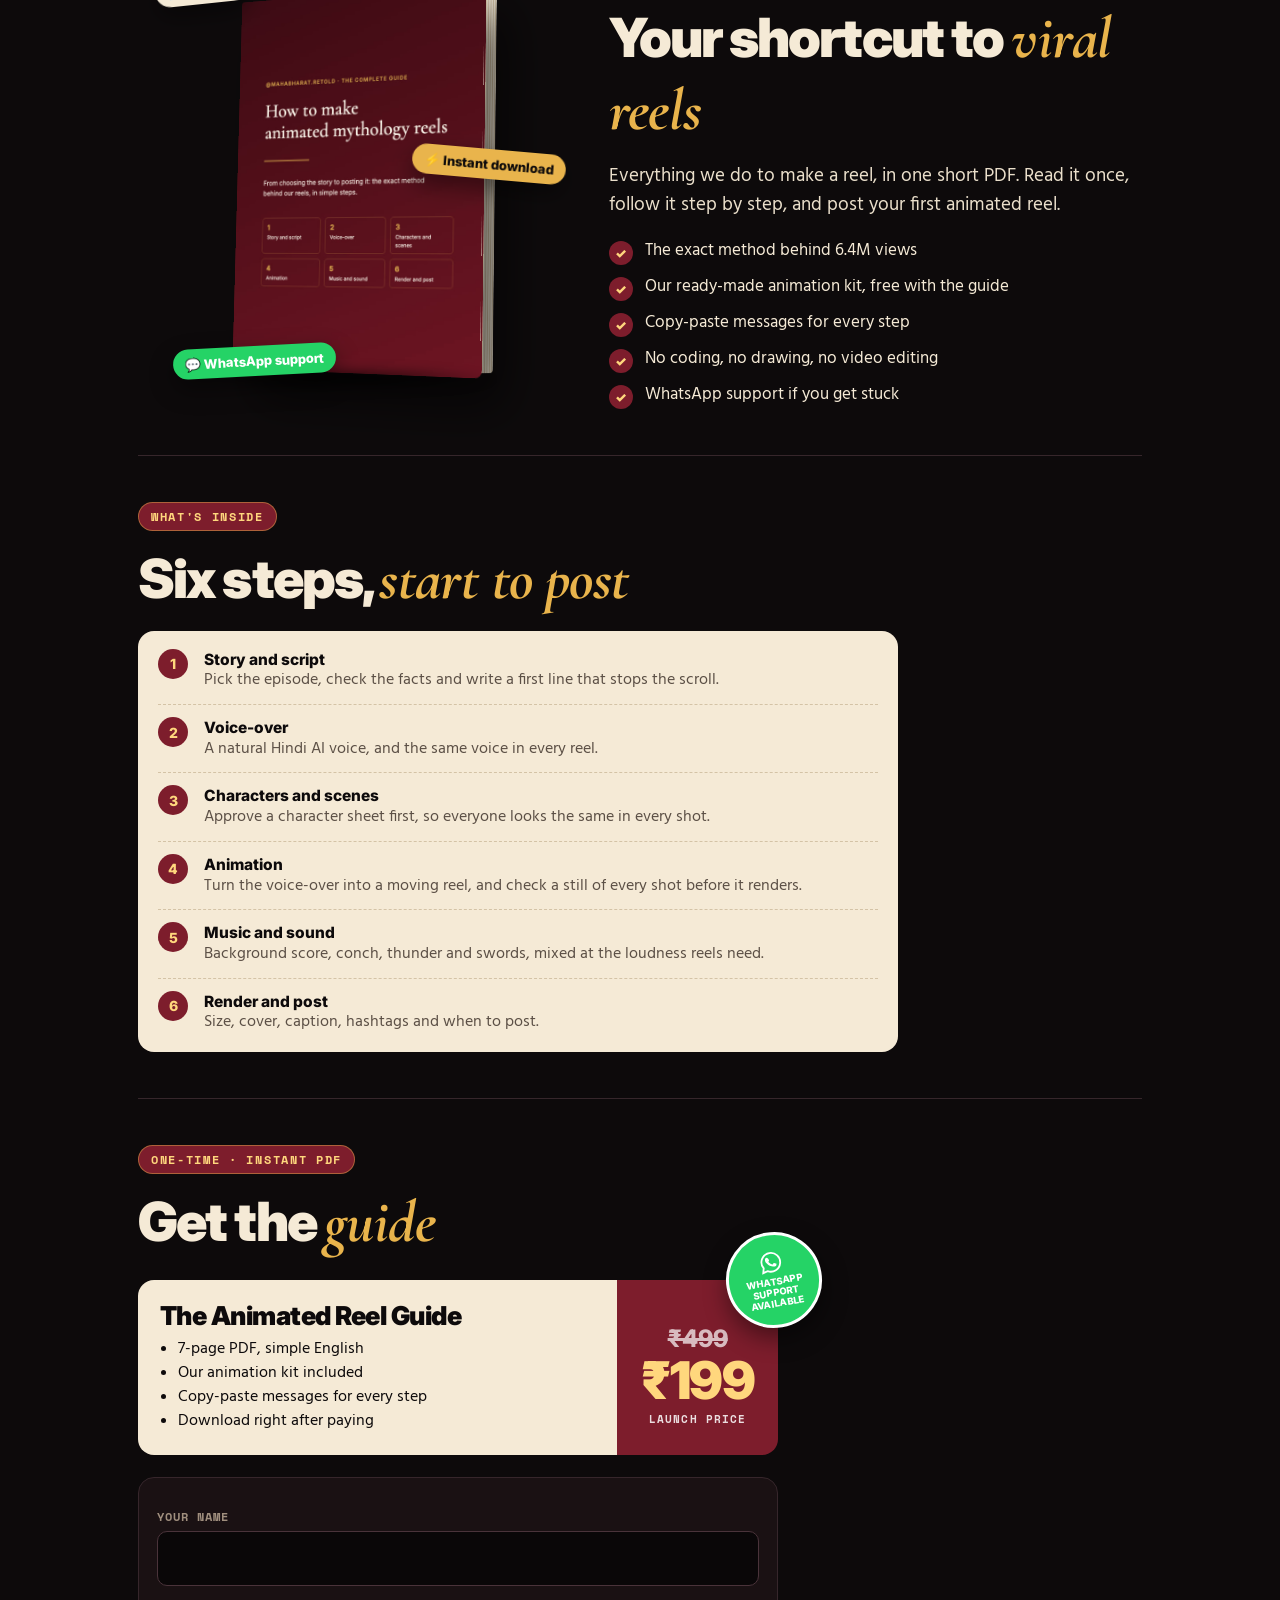
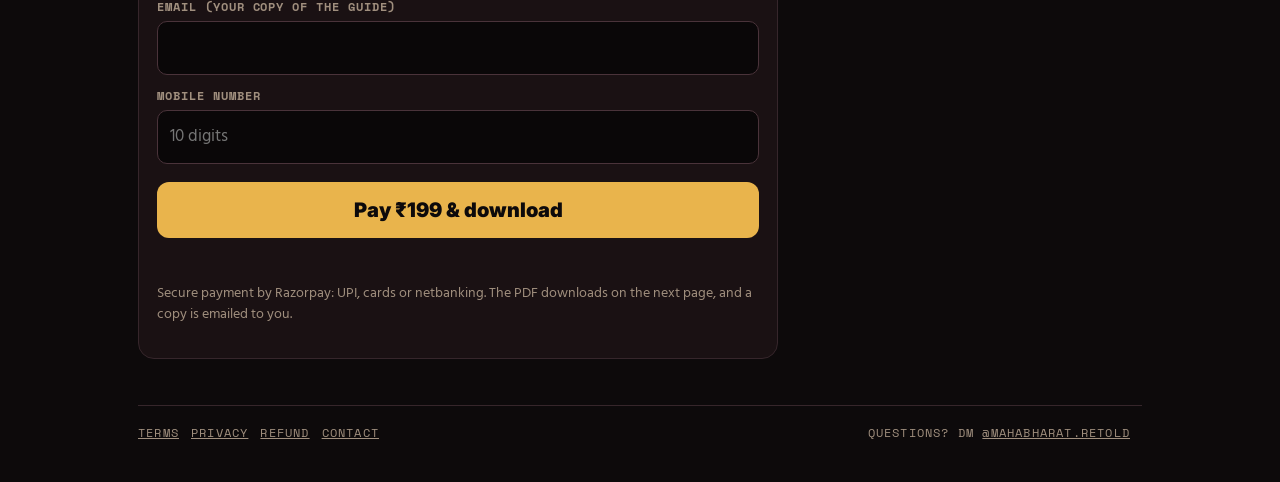
==== commit 64714d06: "Guide page: a 3-day ₹99 offer (then ₹199), the guide as a product, simpler ₹499 crossed, ₹99 until 1" ====
--- a/index.html
+++ b/index.html
@@ -4,7 +4,7 @@
 <meta charset="utf-8">
 <meta name="viewport" content="width=device-width,initial-scale=1">
 <title>The Animated Reel Guide · @mahabharat.retold</title>
-<meta name="description" content="The method behind @mahabharat.retold: 6.4 million views in our first 18 days with animated mythology reels. From the story to posting, step by step, no coding: with the Claude app or free without a Claude subscription. 7-page PDF guide, ₹199.">
+<meta name="description" content="The method behind @mahabharat.retold: 6.4 million views in our first 18 days with animated mythology reels. From the story to posting, step by step, no coding. 7-page PDF guide.">
 <link rel="preconnect" href="https://fonts.googleapis.com"><link rel="preconnect" href="https://fonts.gstatic.com" crossorigin>
 <link href="https://fonts.googleapis.com/css2?family=Cormorant+Garamond:ital,wght@1,600;1,700&family=Inter:wght@500;600;800;900&family=Hind:wght@400;600&family=Space+Mono:wght@400;700&display=swap" rel="stylesheet">
 <style>
@@ -17,7 +17,7 @@
 .mono{font-family:"Space Mono",monospace;letter-spacing:.1em;text-transform:uppercase}
 .mast{display:flex;justify-content:space-between;gap:12px;padding:14px 0 10px;font-size:12px;color:var(--muted);border-bottom:1px solid var(--line)}
 .mast b{background:var(--gold);color:var(--ink);padding:2px 8px;border-radius:20px;font-weight:700}
-/* hero */
+/* hero: the success story */
 .hero{display:grid;gap:30px;padding:30px 0 40px}
 .pill{display:inline-block;background:var(--maroon);color:var(--goldl);border:1px solid rgba(233,180,76,.45);font:700 12px "Space Mono",monospace;letter-spacing:.14em;padding:5px 12px;border-radius:30px;text-transform:uppercase}
 h1{font:900 clamp(46px,11.5vw,94px)/.93 Inter,sans-serif;letter-spacing:-.045em;margin:16px 0 0}
@@ -31,6 +31,9 @@
 .cta{display:inline-flex;align-items:center;gap:14px;margin-top:24px;background:var(--gold);color:var(--ink);text-decoration:none;font:900 20px Inter;padding:16px 22px;border-radius:12px;box-shadow:0 10px 34px rgba(233,180,76,.3)}
 .cta span{background:var(--ink);color:var(--gold);padding:3px 10px;border-radius:8px}
 .cta s{opacity:.55;text-decoration-thickness:2px;margin-right:-6px}
+.offer{display:inline-flex;flex-wrap:wrap;align-items:center;gap:6px 10px;margin-top:14px;background:var(--night);border:1px dashed rgba(233,180,76,.6);border-radius:12px;padding:8px 12px;font-size:15px}
+.offer b{color:var(--goldl)}
+.offer .tmr{font:700 15px "Space Mono",monospace;color:#fff;white-space:nowrap}
 .push{font:italic 700 22px/1.3 "Cormorant Garamond",serif;color:var(--goldl);margin:16px 0 0}
 .phone{position:relative;max-width:320px;margin:0 auto;border-radius:34px;overflow:hidden;border:8px solid #2a1d20;box-shadow:0 30px 80px rgba(0,0,0,.65),0 0 0 1px rgba(233,180,76,.25)}
 .phone video{display:block;width:100%;aspect-ratio:9/16;object-fit:cover;background:#120b0d}
@@ -45,37 +48,41 @@
 .wall .v{position:absolute;left:10px;top:10px;background:var(--gold);color:var(--ink);font:900 clamp(13px,2.4vw,18px) Inter;padding:4px 10px;border-radius:16px}
 .wall figcaption{font:700 11px/1.35 "Space Mono";color:var(--muted);margin-top:8px;text-transform:uppercase;letter-spacing:.05em}
 .fine{font-size:13.5px;color:var(--muted);margin-top:14px}
-.uses{display:grid;gap:12px;grid-template-columns:repeat(auto-fit,minmax(220px,1fr));margin-top:22px}
-.uses div{background:var(--night);border:1px solid var(--line);border-radius:14px;padding:16px}
-.uses b{display:block;font:800 18px Inter;color:#fff;margin-bottom:4px}
-.uses i{font-style:normal;font-size:22px;display:block;margin-bottom:6px}
-/* contents */
-.inside{display:grid;gap:26px}
-.toc{list-style:none;margin:0;padding:6px 20px;background:var(--paper);color:var(--ink);border-radius:16px;counter-reset:step}
+/* the guide as a product: a 3D book with tags */
+.product{display:grid;gap:34px;align-items:center}
+.pack{position:relative;display:flex;justify-content:center;padding:26px 0 34px;perspective:1400px}
+.pack::after{content:"";position:absolute;left:18%;right:18%;bottom:14px;height:26px;background:radial-gradient(closest-side,rgba(0,0,0,.65),transparent);filter:blur(4px)}
+.book{position:relative;width:min(62vw,270px);aspect-ratio:210/297;transform:rotateY(-24deg) rotateX(5deg) rotateZ(-1deg);transform-style:preserve-3d}
+.book img{position:absolute;inset:0;width:100%;height:100%;border-radius:3px 8px 8px 3px;box-shadow:inset 6px 0 10px rgba(0,0,0,.35);z-index:2}
+.book::before{content:"";position:absolute;top:5px;bottom:5px;right:-14px;width:16px;border-radius:0 4px 4px 0;background:repeating-linear-gradient(90deg,#f6ecd9 0 2px,#d8c6a6 2px 3px);transform:rotateY(60deg);transform-origin:left}
+.book::after{content:"";position:absolute;inset:0;border-radius:3px 8px 8px 3px;box-shadow:24px 28px 50px rgba(0,0,0,.6);z-index:1}
+.chip{position:absolute;z-index:3;background:var(--paper);color:var(--ink);font:800 13px Inter;padding:7px 12px;border-radius:30px;box-shadow:0 10px 24px rgba(0,0,0,.45);white-space:nowrap}
+.chip.a{top:10px;left:4%;transform:rotate(-6deg)}
+.chip.b{top:42%;right:2%;background:var(--gold);transform:rotate(5deg)}
+.chip.c{bottom:30px;left:8%;background:#25d366;color:#fff;transform:rotate(-3deg)}
+.product .lead{margin-top:0}
+.ticks{list-style:none;padding:0;margin:18px 0 0;display:grid;gap:10px}
+.ticks li{display:grid;grid-template-columns:26px 1fr;gap:10px;font-size:16.5px;align-items:start}
+.ticks li::before{content:"✓";width:24px;height:24px;border-radius:50%;background:var(--maroon);color:var(--goldl);display:grid;place-items:center;font:900 13px Inter;margin-top:2px}
+/* what's inside */
+.toc{list-style:none;margin:0;padding:6px 20px;background:var(--paper);color:var(--ink);border-radius:16px;counter-reset:step;max-width:760px}
 .toc li{counter-increment:step;display:grid;grid-template-columns:34px 1fr;column-gap:12px;border-bottom:1px dashed #d4c3a6;padding:12px 0;font-size:15.5px;line-height:1.4}
 .toc li:last-child{border:0}
 .toc li::before{content:counter(step);grid-row:span 2;width:30px;height:30px;border-radius:50%;background:var(--maroon);color:var(--goldl);display:grid;place-items:center;font:800 14px Inter}
 .toc b{font-family:Inter;font-weight:800}
 .toc span{color:#5c5046}
-.ways{display:grid;gap:12px;align-content:start}
-.ways div{background:var(--night);border:1px solid var(--line);border-radius:16px;padding:18px}
-.ways b{display:block;font:800 19px Inter;color:#fff;margin:6px 0 4px}
-.ways .tag{font:700 11px "Space Mono";letter-spacing:.1em;text-transform:uppercase;color:var(--gold)}
-.ways .same{background:var(--maroon);border-color:rgba(233,180,76,.45);font:italic 700 22px/1.25 "Cormorant Garamond",serif;color:var(--goldl);text-align:center}
-.hero .two{margin:14px 0 0;font-size:16px;color:#d9ccb6}
-.hero .two b{color:var(--goldl)}
 /* buy */
 .ticket{position:relative;display:grid;grid-template-columns:1fr auto;max-width:640px;color:var(--ink);margin:22px 0 22px}
 .ticket .l{padding:22px;background:var(--paper);border-radius:16px 0 0 16px}
 .ticket h3{font:900 26px/1.05 Inter;margin:0 0 8px;letter-spacing:-.02em}
 .ticket ul{margin:0;padding-left:18px;font-size:15.5px}
-.ticket .r{background:var(--maroon);color:#fff;padding:22px 24px;display:flex;flex-direction:column;justify-content:center;align-items:center;min-width:130px;border-radius:0 16px 16px 0}
+.ticket .r{background:var(--maroon);color:#fff;padding:22px 24px;display:flex;flex-direction:column;justify-content:center;align-items:center;min-width:130px;border-radius:0 16px 16px 0;text-align:center}
+.ticket .r s{font:800 24px/1 Inter;opacity:.7;text-decoration-thickness:3px;margin-bottom:4px}
+.ticket .r b{font:900 52px/1 Inter;letter-spacing:-.03em;color:var(--goldl)}
+.ticket .r small{font:700 11px "Space Mono";letter-spacing:.1em;opacity:.85;margin-top:4px}
 /* WhatsApp support: a round sticker tucked over the price's top corner */
 .wa{position:absolute;top:-30px;right:-16px;width:96px;height:96px;border-radius:50%;background:#25d366;color:#fff;display:flex;flex-direction:column;align-items:center;justify-content:center;gap:3px;text-align:center;font:800 9.5px/1.15 Inter;letter-spacing:.04em;text-transform:uppercase;transform:rotate(-10deg);box-shadow:0 10px 24px rgba(0,0,0,.45);border:3px solid #fff}
 .wa svg{width:24px;height:24px}
-.ticket .r s{font:800 24px/1 Inter;opacity:.7;text-decoration-thickness:3px;margin-bottom:4px}
-.ticket .r b{font:900 52px/1 Inter;letter-spacing:-.03em;color:var(--goldl)}
-.ticket .r small{font:700 11px "Space Mono";letter-spacing:.1em;opacity:.85;margin-top:4px}
 form{max-width:640px;background:var(--night);border:1px solid var(--line);border-radius:16px;padding:18px}
 label{display:block;font:700 12px "Space Mono";letter-spacing:.08em;text-transform:uppercase;margin:12px 0 6px;color:var(--muted)}
 input{width:100%;font:inherit;font-size:17px;padding:13px 12px;border:1px solid #4a333a;background:#0a0708;color:#fff;border-radius:10px}
@@ -83,21 +90,16 @@
 button.pay{width:100%;margin-top:18px;background:var(--gold);color:var(--ink);border:0;font:900 20px Inter;padding:16px;cursor:pointer;border-radius:12px}
 button.pay:disabled{opacity:.6}
 .err{color:#ff8a80;min-height:22px;margin-top:10px;font-weight:600}
-/* the "paid but didn't get it" box (resend.js) */
-#resend{max-width:640px;margin-top:14px}
-#resend .card{background:var(--night);border:1px solid var(--line);border-radius:16px;padding:16px 18px}
-#resend h2{font:800 18px Inter;color:#fff;margin:0}
-#resend .note{font-size:14.5px;color:var(--muted)}
-#resend .btn{width:100%;margin-top:12px;background:transparent;color:var(--goldl);border:1.5px solid var(--gold);font:800 17px Inter;padding:13px;border-radius:12px;cursor:pointer}
 footer{border-top:1px solid var(--line);padding:18px 0 40px;font-size:12px;color:var(--muted);display:flex;flex-wrap:wrap;gap:14px;justify-content:space-between}
 footer a{margin-right:12px}
+.hidden{display:none!important}
 #buy{scroll-margin-top:20px}
 @media (min-width:621px){.wa{top:-48px;right:-44px}.ticket .r{padding-top:40px;min-width:150px}}
 @media (min-width:860px){
   .hero{grid-template-columns:1.15fr .85fr;align-items:center;padding-top:46px}
-  .inside{grid-template-columns:1fr 1fr;align-items:start}
+  .product{grid-template-columns:.9fr 1.1fr}
 }
-@media (max-width:620px){.wa{width:84px;height:84px;top:-26px;right:-6px;font-size:8.5px}.wa svg{width:20px;height:20px}body{font-size:16px}.pill{font-size:10.5px;letter-spacing:.08em}.mast{font-size:10px}.mast .hide-s{display:none}.lead{font-size:17.5px}.stats{gap:8px}.stats div{padding:10px 9px 9px}.stats small{font-size:12.5px}.ticket .r{min-width:104px;padding:18px}.ticket .r b{font-size:42px}.cta{font-size:18px;padding:14px 18px}.uses{grid-template-columns:1fr 1fr;gap:10px}.uses div{padding:13px 12px;font-size:14.5px;line-height:1.45}.uses b{font-size:15.5px}}
+@media (max-width:620px){.wa{width:84px;height:84px;top:-26px;right:-6px;font-size:8.5px}.wa svg{width:20px;height:20px}body{font-size:16px}.pill{font-size:10.5px;letter-spacing:.08em}.mast{font-size:10px}.mast .hide-s{display:none}.lead{font-size:17.5px}.stats{gap:8px}.stats div{padding:10px 9px 9px}.stats small{font-size:12.5px}.ticket .r{min-width:104px;padding:18px}.ticket .r b{font-size:42px}.cta{font-size:18px;padding:14px 18px}.chip{font-size:11.5px;padding:6px 10px}}
 </style>
 </head>
 <body>
@@ -108,14 +110,14 @@
     <div>
       <span class="pill">No coding · no drawing · 7-page PDF</span>
       <h1>Animated reels that <span>go viral.</span></h1>
-      <p class="lead">The exact method behind <b>@mahabharat.retold</b>: from choosing the story to posting the reel, step by step. You talk to the AI in plain English or Hindi, and it draws and animates every scene.</p>
+      <p class="lead">The exact method behind <b>@mahabharat.retold</b>: from choosing the story to posting the reel, step by step. You tell the AI what you want in plain English or Hindi, and it draws and animates every scene.</p>
       <div class="stats">
         <div><b>6.4M</b><small>views in our first 18 days</small></div>
         <div><b>2.1M</b><small>views on a single reel</small></div>
       </div>
-      <a class="cta" href="#buy">Get the guide <s>₹499</s><span class="now-price">₹199</span></a>
-      <p class="two">With the Claude app, <b>or free without a Claude subscription</b>. Same quality.</p>
-      <p class="push">It's your time to start going viral on Instagram.</p>
+      <a class="cta" href="#buy">Get the guide <s>₹499</s><span class="now-price">₹99</span></a>
+      <div class="offer" id="offer">🔥 <b>3-day offer: ₹99</b> ends in <span class="tmr" id="tmr">--</span></div>
+      <p class="push">It's your time to go viral on Instagram.</p>
     </div>
     <div class="phone"><video src="mr/hero.mp4" poster="mr/hero.jpg" autoplay muted loop playsinline aria-label="A scene from our most-watched reel"></video><span class="views">▶ 2.1M views</span></div>
   </section>
@@ -131,75 +133,89 @@
     <p class="fine">Views as Instagram shows them on @mahabharat.retold on 13 November 2026. Our first reel went up on 26 October: 26 reels, 6.4 million views.</p>
   </section>
 
-  <section class="sec">
-    <span class="pill">Not only mythology</span>
-    <h2>Don't delay. <em>Tell your story</em> to the world.</h2>
-    <p class="lead">This animation style works for any story people love to watch and share. Once you know the method, you can use it for:</p>
-    <div class="uses">
-      <div><i>🏰</i><b>History and legends</b>Kings, battles and forgotten heroes, told in a minute.</div>
-      <div><i>🪔</i><b>Folk and moral stories</b>Panchatantra, Akbar–Birbal, the tales your grandparents told.</div>
-      <div><i>🌙</i><b>Kids' stories</b>Bedtime stories that children watch again and again.</div>
-      <div><i>🔥</i><b>Motivation and life lessons</b>A real story with a lesson at the end.</div>
-      <div><i>🛍️</i><b>Your brand's story</b>Explain what you make, as a story instead of an ad.</div>
-      <div><i>✍️</i><b>Your own story</b>Your journey, your city, your family, animated.</div>
+  <section class="sec product">
+    <div class="pack">
+      <span class="chip a">📄 7 pages</span>
+      <div class="book"><img src="mr/cover.jpg" alt="The guide's cover: How to make animated mythology reels"></div>
+      <span class="chip b">⚡ Instant download</span>
+      <span class="chip c">💬 WhatsApp support</span>
+    </div>
+    <div>
+      <span class="pill">The guide</span>
+      <h2>Your shortcut to <em>viral reels</em></h2>
+      <p class="lead">Everything we do to make a reel, in one short PDF. Read it once, follow it step by step, and post your first animated reel.</p>
+      <ul class="ticks">
+        <li>The exact method behind 6.4M views</li>
+        <li>Our ready-made animation kit, free with the guide</li>
+        <li>Copy-paste messages for every step</li>
+        <li>No coding, no drawing, no video editing</li>
+        <li>WhatsApp support if you get stuck</li>
+      </ul>
     </div>
   </section>
 
   <section class="sec">
     <span class="pill">What's inside</span>
     <h2>Six steps, <em>start to post</em></h2>
-    <div class="inside">
-      <ol class="toc">
-        <li><b>Story and script</b><span>Pick the episode, check the facts and write a first line that stops the scroll.</span></li>
-        <li><b>Voice-over</b><span>A natural Hindi voice with ElevenLabs, and the same voice in every reel.</span></li>
-        <li><b>Characters and scenes</b><span>Approve a character sheet first, so everyone looks the same in every shot.</span></li>
-        <li><b>Animation</b><span>Send the voice-over, check a still of every shot, then say "render it".</span></li>
-        <li><b>Music and sound</b><span>Background score, conch, thunder and swords, mixed at Instagram's loudness.</span></li>
-        <li><b>Render and post</b><span>Size, cover, caption, hashtags and when to post.</span></li>
-      </ol>
-      <div class="ways">
-        <div><span class="tag">Way A</span><b>With the Claude app</b>For anyone on the Claude Pro plan: set up once in about 15 minutes, then make every reel in the same folder.</div>
-        <div><span class="tag">Way B · the free trick</span><b>Without a Claude subscription</b>The same kit and the same steps, step by step in the guide, without paying for Claude.</div>
-        <div class="same">Same kit. Same quality.</div>
-      </div>
-    </div>
+    <ol class="toc">
+      <li><b>Story and script</b><span>Pick the episode, check the facts and write a first line that stops the scroll.</span></li>
+      <li><b>Voice-over</b><span>A natural Hindi AI voice, and the same voice in every reel.</span></li>
+      <li><b>Characters and scenes</b><span>Approve a character sheet first, so everyone looks the same in every shot.</span></li>
+      <li><b>Animation</b><span>Turn the voice-over into a moving reel, and check a still of every shot before it renders.</span></li>
+      <li><b>Music and sound</b><span>Background score, conch, thunder and swords, mixed at the loudness reels need.</span></li>
+      <li><b>Render and post</b><span>Size, cover, caption, hashtags and when to post.</span></li>
+    </ol>
   </section>
 
   <section class="sec" id="buy">
     <span class="pill">One-time · instant PDF</span>
     <h2>Get the <em>guide</em></h2>
     <div class="ticket">
-      <div class="l"><h3>The Animated Reel Guide</h3><ul><li>7-page PDF, simple English</li><li>With the Claude app, or free without a Claude subscription</li><li>Copy-paste messages for every step</li><li>Download right after paying</li></ul></div>
-      <div class="r"><s>₹499</s><b class="now-price">₹199</b><small>LAUNCH PRICE</small></div>
+      <div class="l"><h3>The Animated Reel Guide</h3><ul><li>7-page PDF, simple English</li><li>Our animation kit included</li><li>Copy-paste messages for every step</li><li>Download right after paying</li></ul></div>
+      <div class="r"><s>₹499</s><b class="now-price">₹99</b><small id="label">3-DAY OFFER</small></div>
       <div class="wa" role="note" aria-label="WhatsApp support available"><svg viewBox="0 0 24 24" aria-hidden="true"><path fill="none" stroke="#fff" stroke-width="1.8" d="M12 2.6a9.4 9.4 0 0 0-8.1 14.2L2.6 21.4l4.7-1.2A9.4 9.4 0 1 0 12 2.6z"/><path fill="#fff" d="M9.2 7.3c-.2-.4-.4-.4-.6-.4h-.5c-.2 0-.5.1-.7.3-.3.3-.9.9-.9 2.2s.9 2.5 1.1 2.7c.1.2 1.8 2.9 4.5 4 2.2.9 2.7.7 3.2.7.5-.1 1.5-.6 1.7-1.2.2-.6.2-1.1.2-1.2-.1-.1-.2-.2-.5-.3l-1.7-.8c-.2-.1-.4-.1-.6.1l-.8 1c-.1.2-.3.2-.5.1-.3-.1-1.1-.4-2-1.3-.8-.7-1.3-1.5-1.4-1.8-.2-.3 0-.4.1-.5l.4-.5.3-.4v-.5l-.8-2z"/></svg>WhatsApp<br>support<br>available</div>
     </div>
     <form id="form" novalidate>
       <label for="name">Your name</label><input id="name" autocomplete="name" required>
       <label for="email">Email (your copy of the guide)</label><input id="email" type="email" autocomplete="email" required>
       <label for="phone">Mobile number</label><input id="phone" type="tel" inputmode="numeric" autocomplete="tel" placeholder="10 digits" required>
-      <button class="pay" id="pay" type="submit">Pay ₹199 &amp; download</button>
+      <button class="pay" id="pay" type="submit">Pay ₹99 &amp; download</button>
       <div class="err" id="err"></div>
       <p class="fine">Secure payment by Razorpay: UPI, cards or netbanking. The PDF downloads on the next page, and a copy is emailed to you.</p>
     </form>
-    <div id="resend"></div>
   </section>
 
   <footer class="mono"><div><a href="terms.html">Terms</a><a href="privacy.html">Privacy</a><a href="refund.html">Refund</a><a href="contact.html">Contact</a></div><div>Questions? DM <a href="https://www.instagram.com/mahabharat.retold/">@mahabharat.retold</a></div></footer>
 </div>
 <script src="config.js"></script>
-<script src="resend.js" defer></script>
 <script src="count.js" data-page="guide"></script>
 <script>
 (function () {
   const S = window.SHOP, $ = (id) => document.getElementById(id);
-  let price = S.guideFull;
-  // The price shown is the one the shop charges right now.
-  function show(rupees) {
+  // The 3-day offer: a real deadline, the same for everyone; the shop charges the offer price until then, then the full price.
+  let end = new Date(S.offerEnd).getTime(), skew = 0, price = S.guideOffer;
+  const pad = (n) => String(n).padStart(2, "0");
+  function show(rupees, offer) {
     price = rupees;
     document.querySelectorAll(".now-price").forEach((el) => { el.textContent = "₹" + rupees; });
     $("pay").textContent = "Pay ₹" + rupees + " & download";
+    $("label").textContent = offer ? "3-DAY OFFER" : "LAUNCH PRICE";
+    $("offer").classList.toggle("hidden", !offer);
   }
-  fetch(S.api + "?action=config").then((r) => r.json()).then((c) => { if (c.guidePrice) show(c.guidePrice); }).catch(() => {});
+  function tick() {
+    const left = end - (Date.now() + skew);
+    if (left <= 0) { show(S.guideFull, false); return; }
+    const t = Math.floor(left / 1000), d = Math.floor(t / 86400);
+    $("tmr").textContent = (d ? d + "d " : "") + pad(Math.floor(t / 3600) % 24) + "h " + pad(Math.floor(t / 60) % 60) + "m " + pad(t % 60) + "s";
+    if (price !== S.guideOffer) show(S.guideOffer, true);
+    setTimeout(tick, 1000);
+  }
+  tick();
+  fetch(S.api + "?action=config").then((r) => r.json()).then((c) => {
+    if (!c.offerEnd) return;
+    end = c.offerEnd; skew = c.now - Date.now(); S.guideOffer = c.guideOffer; S.guideFull = c.guideFull;
+    show(c.guidePrice, c.guidePrice === c.guideOffer && Date.now() + skew < end);
+  }).catch(() => {});
   $("form").addEventListener("submit", async (e) => {
     e.preventDefault();
     $("err").textContent = ""; $("pay").disabled = true; $("pay").textContent = "Opening secure payment…";
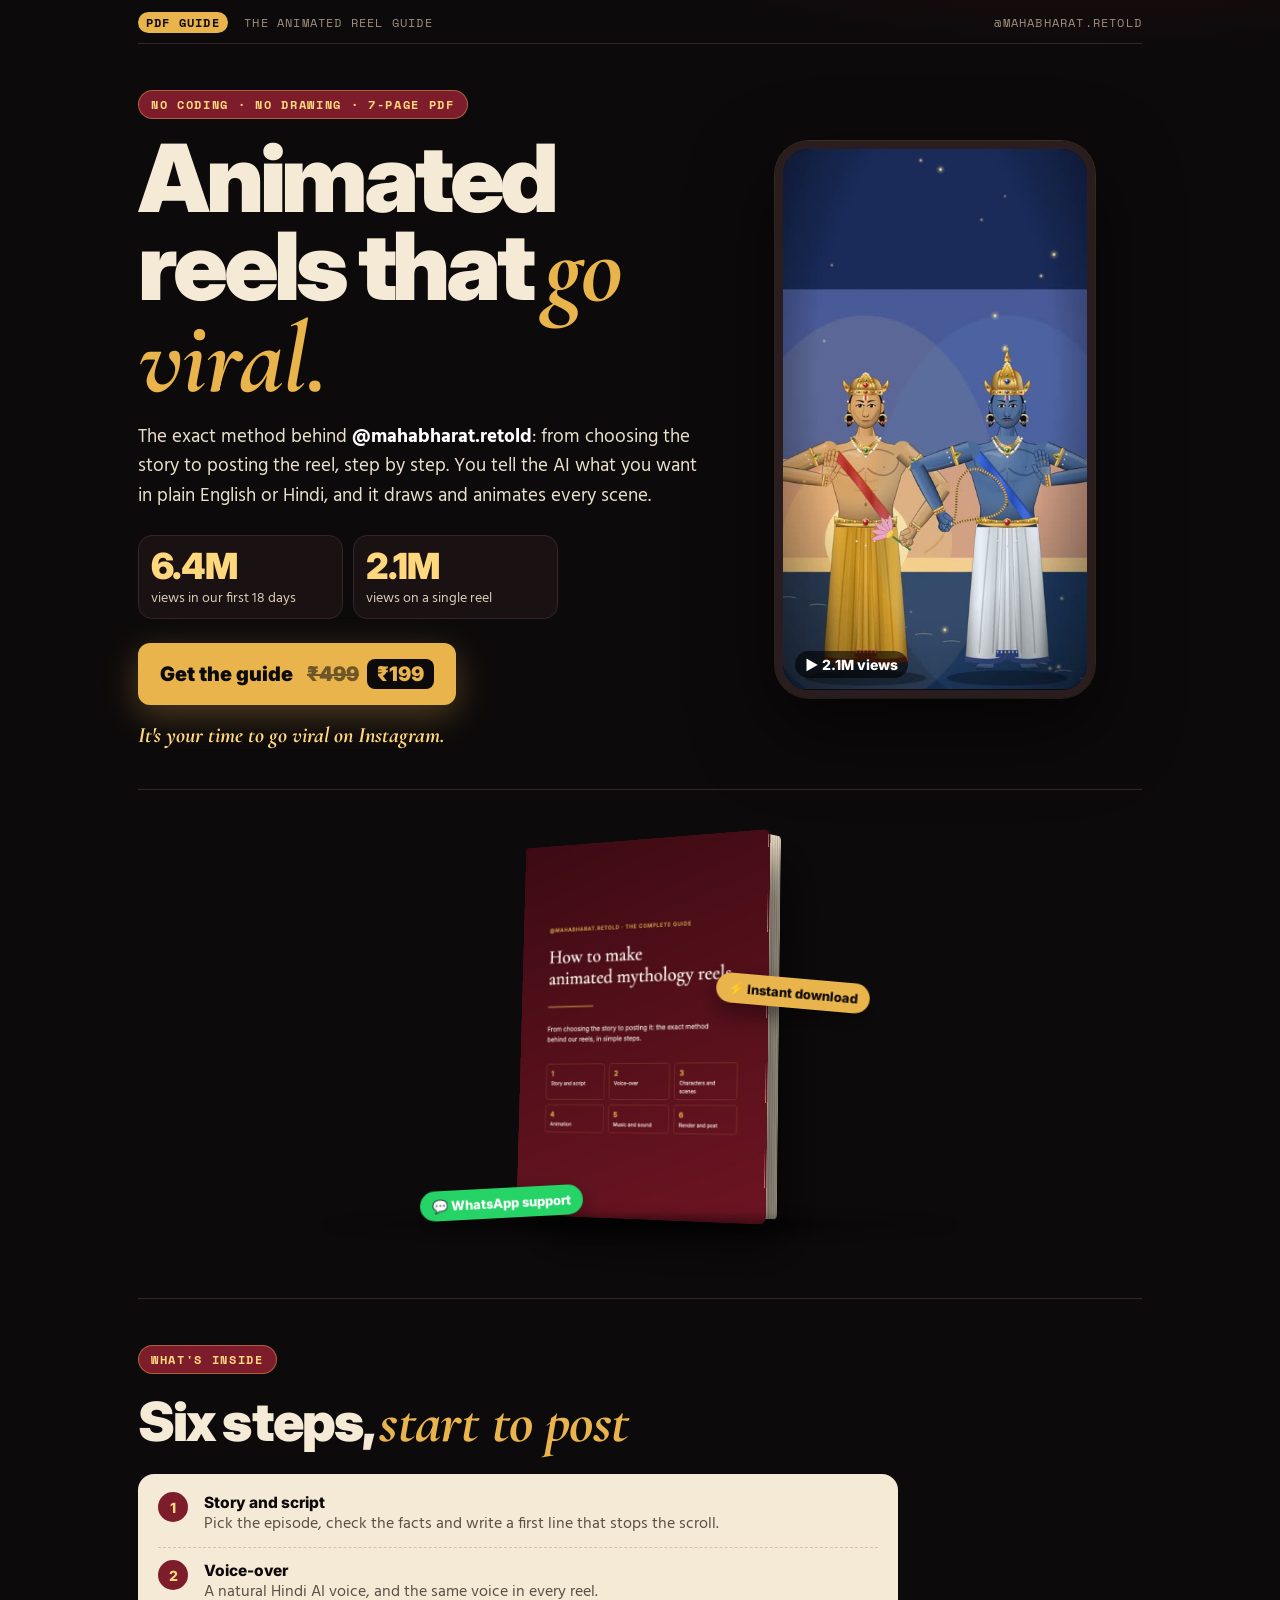
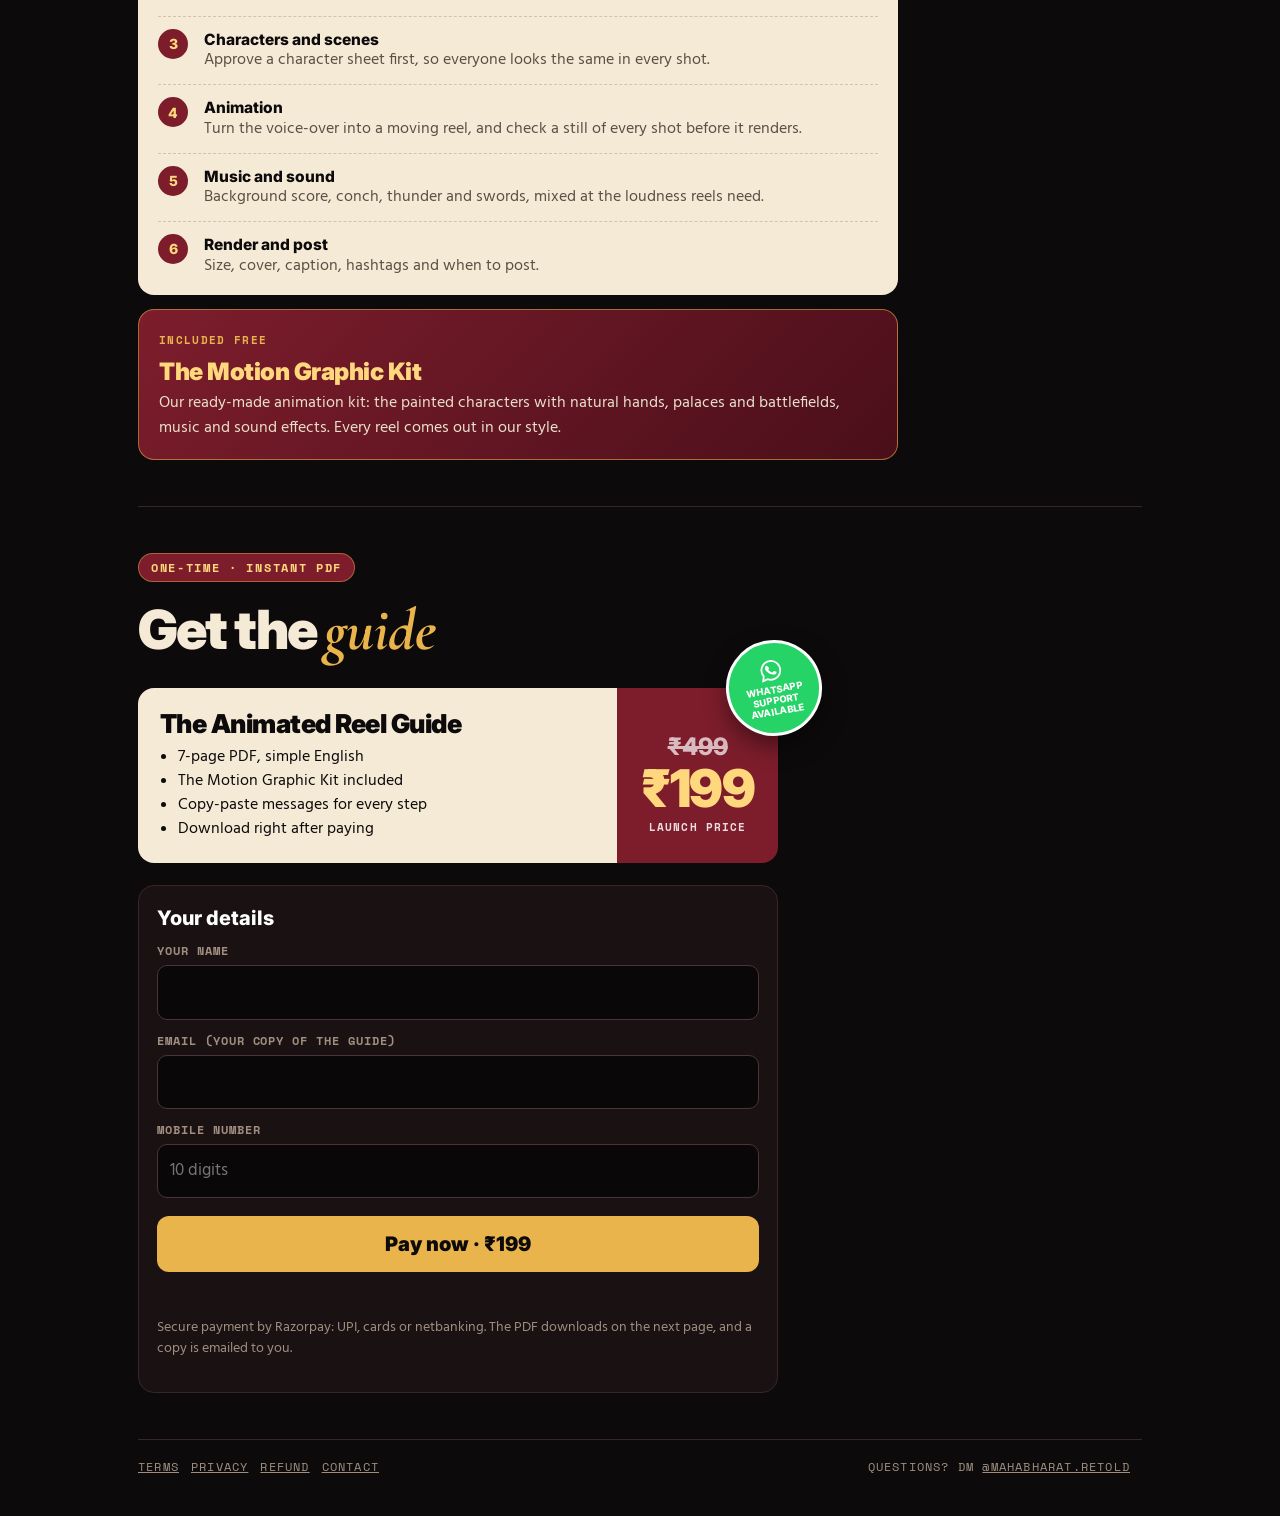
==== commit f14e391d: "Guide page: book, what's inside with the Motion Graphic Kit, price, timer, details, pay now No most-" ====
--- a/index.html
+++ b/index.html
@@ -42,14 +42,9 @@
 .sec{padding:46px 0;border-top:1px solid var(--line)}
 .sec h2{font:900 clamp(32px,7vw,54px)/.98 Inter;letter-spacing:-.035em;margin:12px 0 16px}
 .sec h2 em{font:italic 700 1.1em "Cormorant Garamond",serif;letter-spacing:-.01em;color:var(--gold)}
-.wall{display:grid;grid-template-columns:repeat(3,1fr);gap:16px;margin-top:10px;max-width:760px}
-.wall figure{margin:0;position:relative}
-.wall img{width:100%;aspect-ratio:9/16;object-fit:cover;display:block;border-radius:14px;border:1px solid var(--line)}
-.wall .v{position:absolute;left:10px;top:10px;background:var(--gold);color:var(--ink);font:900 clamp(13px,2.4vw,18px) Inter;padding:4px 10px;border-radius:16px}
-.wall figcaption{font:700 11px/1.35 "Space Mono";color:var(--muted);margin-top:8px;text-transform:uppercase;letter-spacing:.05em}
 .fine{font-size:13.5px;color:var(--muted);margin-top:14px}
 /* the guide as a product: a 3D book with tags */
-.product{display:grid;gap:34px;align-items:center}
+.product{padding-top:20px}
 .pack{position:relative;display:flex;justify-content:center;padding:26px 0 34px;perspective:1400px}
 .pack::after{content:"";position:absolute;left:18%;right:18%;bottom:14px;height:26px;background:radial-gradient(closest-side,rgba(0,0,0,.65),transparent);filter:blur(4px)}
 .book{position:relative;width:min(62vw,270px);aspect-ratio:210/297;transform:rotateY(-24deg) rotateX(5deg) rotateZ(-1deg);transform-style:preserve-3d}
@@ -57,13 +52,8 @@
 .book::before{content:"";position:absolute;top:5px;bottom:5px;right:-14px;width:16px;border-radius:0 4px 4px 0;background:repeating-linear-gradient(90deg,#f6ecd9 0 2px,#d8c6a6 2px 3px);transform:rotateY(60deg);transform-origin:left}
 .book::after{content:"";position:absolute;inset:0;border-radius:3px 8px 8px 3px;box-shadow:24px 28px 50px rgba(0,0,0,.6);z-index:1}
 .chip{position:absolute;z-index:3;background:var(--paper);color:var(--ink);font:800 13px Inter;padding:7px 12px;border-radius:30px;box-shadow:0 10px 24px rgba(0,0,0,.45);white-space:nowrap}
-.chip.a{top:10px;left:4%;transform:rotate(-6deg)}
-.chip.b{top:42%;right:2%;background:var(--gold);transform:rotate(5deg)}
-.chip.c{bottom:30px;left:8%;background:#25d366;color:#fff;transform:rotate(-3deg)}
-.product .lead{margin-top:0}
-.ticks{list-style:none;padding:0;margin:18px 0 0;display:grid;gap:10px}
-.ticks li{display:grid;grid-template-columns:26px 1fr;gap:10px;font-size:16.5px;align-items:start}
-.ticks li::before{content:"✓";width:24px;height:24px;border-radius:50%;background:var(--maroon);color:var(--goldl);display:grid;place-items:center;font:900 13px Inter;margin-top:2px}
+.chip.b{top:38%;right:calc(50% - 230px);background:var(--gold);transform:rotate(5deg)}
+.chip.c{bottom:34px;left:calc(50% - 220px);background:#25d366;color:#fff;transform:rotate(-3deg)}
 /* what's inside */
 .toc{list-style:none;margin:0;padding:6px 20px;background:var(--paper);color:var(--ink);border-radius:16px;counter-reset:step;max-width:760px}
 .toc li{counter-increment:step;display:grid;grid-template-columns:34px 1fr;column-gap:12px;border-bottom:1px dashed #d4c3a6;padding:12px 0;font-size:15.5px;line-height:1.4}
@@ -71,6 +61,9 @@
 .toc li::before{content:counter(step);grid-row:span 2;width:30px;height:30px;border-radius:50%;background:var(--maroon);color:var(--goldl);display:grid;place-items:center;font:800 14px Inter}
 .toc b{font-family:Inter;font-weight:800}
 .toc span{color:#5c5046}
+.kit{max-width:760px;margin-top:14px;background:linear-gradient(135deg,var(--maroon),#4a0f1a);border:1px solid rgba(233,180,76,.55);border-radius:16px;padding:18px 20px;font-size:16px;color:#eadfcb}
+.kit b{display:block;font:900 24px/1.1 Inter;color:var(--goldl);margin:6px 0 6px;letter-spacing:-.02em}
+.kit .tag{font:700 11px "Space Mono";letter-spacing:.12em;text-transform:uppercase;color:var(--gold)}
 /* buy */
 .ticket{position:relative;display:grid;grid-template-columns:1fr auto;max-width:640px;color:var(--ink);margin:22px 0 22px}
 .ticket .l{padding:22px;background:var(--paper);border-radius:16px 0 0 16px}
@@ -83,6 +76,12 @@
 /* WhatsApp support: a round sticker tucked over the price's top corner */
 .wa{position:absolute;top:-30px;right:-16px;width:96px;height:96px;border-radius:50%;background:#25d366;color:#fff;display:flex;flex-direction:column;align-items:center;justify-content:center;gap:3px;text-align:center;font:800 9.5px/1.15 Inter;letter-spacing:.04em;text-transform:uppercase;transform:rotate(-10deg);box-shadow:0 10px 24px rgba(0,0,0,.45);border:3px solid #fff}
 .wa svg{width:24px;height:24px}
+.timer{max-width:640px;margin:0 0 18px;background:var(--night);border:1px dashed rgba(233,180,76,.6);border-radius:16px;padding:14px 16px;display:flex;flex-wrap:wrap;align-items:center;justify-content:space-between;gap:10px 16px}
+.timer span{font-size:16px}.timer b{color:var(--goldl)}
+.timer .cells{display:flex;gap:6px}
+.timer .cells div{background:var(--maroon);color:var(--goldl);min-width:52px;text-align:center;padding:7px 4px 5px;border-radius:10px;font:700 22px/1 "Space Mono",monospace}
+.timer .cells small{display:block;font:700 9px "Space Mono";color:var(--paper);opacity:.75;margin-top:4px;letter-spacing:.1em}
+.details{font:800 20px Inter;margin:2px 0 4px;color:#fff}
 form{max-width:640px;background:var(--night);border:1px solid var(--line);border-radius:16px;padding:18px}
 label{display:block;font:700 12px "Space Mono";letter-spacing:.08em;text-transform:uppercase;margin:12px 0 6px;color:var(--muted)}
 input{width:100%;font:inherit;font-size:17px;padding:13px 12px;border:1px solid #4a333a;background:#0a0708;color:#fff;border-radius:10px}
@@ -93,13 +92,17 @@
 footer{border-top:1px solid var(--line);padding:18px 0 40px;font-size:12px;color:var(--muted);display:flex;flex-wrap:wrap;gap:14px;justify-content:space-between}
 footer a{margin-right:12px}
 .hidden{display:none!important}
+/* The word OFFER, highlighted wherever it appears */
+.hl{background:#ff3b30;color:#fff;font:900 .82em/1 Inter;letter-spacing:.08em;text-transform:uppercase;padding:3px 8px 2px;border-radius:6px;animation:hl 1.6s ease-in-out infinite}
+.ticket .hl{background:var(--goldl);color:var(--ink)}
+@keyframes hl{50%{box-shadow:0 0 0 5px rgba(255,59,48,.28)}}
+@media (prefers-reduced-motion:reduce){.hl{animation:none}}
 #buy{scroll-margin-top:20px}
 @media (min-width:621px){.wa{top:-48px;right:-44px}.ticket .r{padding-top:40px;min-width:150px}}
 @media (min-width:860px){
   .hero{grid-template-columns:1.15fr .85fr;align-items:center;padding-top:46px}
-  .product{grid-template-columns:.9fr 1.1fr}
 }
-@media (max-width:620px){.wa{width:84px;height:84px;top:-26px;right:-6px;font-size:8.5px}.wa svg{width:20px;height:20px}body{font-size:16px}.pill{font-size:10.5px;letter-spacing:.08em}.mast{font-size:10px}.mast .hide-s{display:none}.lead{font-size:17.5px}.stats{gap:8px}.stats div{padding:10px 9px 9px}.stats small{font-size:12.5px}.ticket .r{min-width:104px;padding:18px}.ticket .r b{font-size:42px}.cta{font-size:18px;padding:14px 18px}.chip{font-size:11.5px;padding:6px 10px}}
+@media (max-width:620px){.chip.b{right:4%;top:58%}.chip.c{left:6%}.timer .cells div{min-width:44px;font-size:19px}.wa{width:84px;height:84px;top:-26px;right:-6px;font-size:8.5px}.wa svg{width:20px;height:20px}body{font-size:16px}.pill{font-size:10.5px;letter-spacing:.08em}.mast{font-size:10px}.mast .hide-s{display:none}.lead{font-size:17.5px}.stats{gap:8px}.stats div{padding:10px 9px 9px}.stats small{font-size:12.5px}.ticket .r{min-width:104px;padding:18px}.ticket .r b{font-size:42px}.cta{font-size:18px;padding:14px 18px}.chip{font-size:11.5px;padding:6px 10px}}
 </style>
 </head>
 <body>
@@ -116,41 +119,17 @@
         <div><b>2.1M</b><small>views on a single reel</small></div>
       </div>
       <a class="cta" href="#buy">Get the guide <s>₹499</s><span class="now-price">₹99</span></a>
-      <div class="offer" id="offer">🔥 <b>3-day offer: ₹99</b> ends in <span class="tmr" id="tmr">--</span></div>
+      <div class="offer" id="offer">🔥 <b>3-day <mark class="hl">offer</mark> ₹99</b> ends in <span class="tmr" id="tmr">--</span></div>
       <p class="push">It's your time to go viral on Instagram.</p>
     </div>
     <div class="phone"><video src="mr/hero.mp4" poster="mr/hero.jpg" autoplay muted loop playsinline aria-label="A scene from our most-watched reel"></video><span class="views">▶ 2.1M views</span></div>
   </section>
 
-  <section class="sec">
-    <span class="pill">Instagram's own numbers</span>
-    <h2>Our most-watched <em>reels</em></h2>
-    <div class="wall">
-      <figure><img src="mr/top1.jpg" alt="Asur vs Rakshas reel" loading="lazy"><span class="v">2.1M</span><figcaption>Asur vs Rakshas</figcaption></figure>
-      <figure><img src="mr/top2.jpg" alt="Abhimanyu reel" loading="lazy"><span class="v">1.5M</span><figcaption>Abhimanyu</figcaption></figure>
-      <figure><img src="mr/top3.jpg" alt="Kumbhakarna reel" loading="lazy"><span class="v">1.3M</span><figcaption>Kumbhakarna</figcaption></figure>
-    </div>
-    <p class="fine">Views as Instagram shows them on @mahabharat.retold on 13 November 2026. Our first reel went up on 26 October: 26 reels, 6.4 million views.</p>
-  </section>
-
   <section class="sec product">
     <div class="pack">
-      <span class="chip a">📄 7 pages</span>
       <div class="book"><img src="mr/cover.jpg" alt="The guide's cover: How to make animated mythology reels"></div>
       <span class="chip b">⚡ Instant download</span>
       <span class="chip c">💬 WhatsApp support</span>
-    </div>
-    <div>
-      <span class="pill">The guide</span>
-      <h2>Your shortcut to <em>viral reels</em></h2>
-      <p class="lead">Everything we do to make a reel, in one short PDF. Read it once, follow it step by step, and post your first animated reel.</p>
-      <ul class="ticks">
-        <li>The exact method behind 6.4M views</li>
-        <li>Our ready-made animation kit, free with the guide</li>
-        <li>Copy-paste messages for every step</li>
-        <li>No coding, no drawing, no video editing</li>
-        <li>WhatsApp support if you get stuck</li>
-      </ul>
     </div>
   </section>
 
@@ -165,21 +144,24 @@
       <li><b>Music and sound</b><span>Background score, conch, thunder and swords, mixed at the loudness reels need.</span></li>
       <li><b>Render and post</b><span>Size, cover, caption, hashtags and when to post.</span></li>
     </ol>
+    <div class="kit"><span class="tag">Included free</span><b>The Motion Graphic Kit</b>Our ready-made animation kit: the painted characters with natural hands, palaces and battlefields, music and sound effects. Every reel comes out in our style.</div>
   </section>
 
   <section class="sec" id="buy">
     <span class="pill">One-time · instant PDF</span>
     <h2>Get the <em>guide</em></h2>
     <div class="ticket">
-      <div class="l"><h3>The Animated Reel Guide</h3><ul><li>7-page PDF, simple English</li><li>Our animation kit included</li><li>Copy-paste messages for every step</li><li>Download right after paying</li></ul></div>
-      <div class="r"><s>₹499</s><b class="now-price">₹99</b><small id="label">3-DAY OFFER</small></div>
+      <div class="l"><h3>The Animated Reel Guide</h3><ul><li>7-page PDF, simple English</li><li>The Motion Graphic Kit included</li><li>Copy-paste messages for every step</li><li>Download right after paying</li></ul></div>
+      <div class="r"><s>₹499</s><b class="now-price">₹99</b><small id="label">3-DAY <mark class="hl">OFFER</mark></small></div>
       <div class="wa" role="note" aria-label="WhatsApp support available"><svg viewBox="0 0 24 24" aria-hidden="true"><path fill="none" stroke="#fff" stroke-width="1.8" d="M12 2.6a9.4 9.4 0 0 0-8.1 14.2L2.6 21.4l4.7-1.2A9.4 9.4 0 1 0 12 2.6z"/><path fill="#fff" d="M9.2 7.3c-.2-.4-.4-.4-.6-.4h-.5c-.2 0-.5.1-.7.3-.3.3-.9.9-.9 2.2s.9 2.5 1.1 2.7c.1.2 1.8 2.9 4.5 4 2.2.9 2.7.7 3.2.7.5-.1 1.5-.6 1.7-1.2.2-.6.2-1.1.2-1.2-.1-.1-.2-.2-.5-.3l-1.7-.8c-.2-.1-.4-.1-.6.1l-.8 1c-.1.2-.3.2-.5.1-.3-.1-1.1-.4-2-1.3-.8-.7-1.3-1.5-1.4-1.8-.2-.3 0-.4.1-.5l.4-.5.3-.4v-.5l-.8-2z"/></svg>WhatsApp<br>support<br>available</div>
     </div>
+    <div class="timer" id="timer"><span>🔥 3-day <mark class="hl">offer</mark> <b class="now-price">₹99</b> · ends in</span><div class="cells" id="cells"></div></div>
     <form id="form" novalidate>
+      <h3 class="details">Your details</h3>
       <label for="name">Your name</label><input id="name" autocomplete="name" required>
       <label for="email">Email (your copy of the guide)</label><input id="email" type="email" autocomplete="email" required>
       <label for="phone">Mobile number</label><input id="phone" type="tel" inputmode="numeric" autocomplete="tel" placeholder="10 digits" required>
-      <button class="pay" id="pay" type="submit">Pay ₹99 &amp; download</button>
+      <button class="pay" id="pay" type="submit">Pay now · ₹99</button>
       <div class="err" id="err"></div>
       <p class="fine">Secure payment by Razorpay: UPI, cards or netbanking. The PDF downloads on the next page, and a copy is emailed to you.</p>
     </form>
@@ -198,15 +180,18 @@
   function show(rupees, offer) {
     price = rupees;
     document.querySelectorAll(".now-price").forEach((el) => { el.textContent = "₹" + rupees; });
-    $("pay").textContent = "Pay ₹" + rupees + " & download";
-    $("label").textContent = offer ? "3-DAY OFFER" : "LAUNCH PRICE";
+    $("pay").textContent = "Pay now · ₹" + rupees;
+    $("label").innerHTML = offer ? '3-DAY <mark class="hl">OFFER</mark>' : "LAUNCH PRICE";
     $("offer").classList.toggle("hidden", !offer);
+    $("timer").classList.toggle("hidden", !offer);
   }
   function tick() {
     const left = end - (Date.now() + skew);
     if (left <= 0) { show(S.guideFull, false); return; }
     const t = Math.floor(left / 1000), d = Math.floor(t / 86400);
-    $("tmr").textContent = (d ? d + "d " : "") + pad(Math.floor(t / 3600) % 24) + "h " + pad(Math.floor(t / 60) % 60) + "m " + pad(t % 60) + "s";
+    const h = Math.floor(t / 3600) % 24, m = Math.floor(t / 60) % 60, sec = t % 60;
+    $("tmr").textContent = (d ? d + "d " : "") + pad(h) + "h " + pad(m) + "m " + pad(sec) + "s";
+    $("cells").innerHTML = [[d, "DAYS"], [h, "HRS"], [m, "MIN"], [sec, "SEC"]].map(([v, l]) => `<div>${pad(v)}<small>${l}</small></div>`).join("");
     if (price !== S.guideOffer) show(S.guideOffer, true);
     setTimeout(tick, 1000);
   }
@@ -225,7 +210,7 @@
       if (!d.url) throw new Error(d.error || "Something went wrong. Please try again.");
       location.href = d.url;
     } catch (x) {
-      $("err").textContent = x.message; $("pay").disabled = false; $("pay").textContent = "Pay ₹" + price + " & download";
+      $("err").textContent = x.message; $("pay").disabled = false; $("pay").textContent = "Pay now · ₹" + price;
     }
   });
 })();
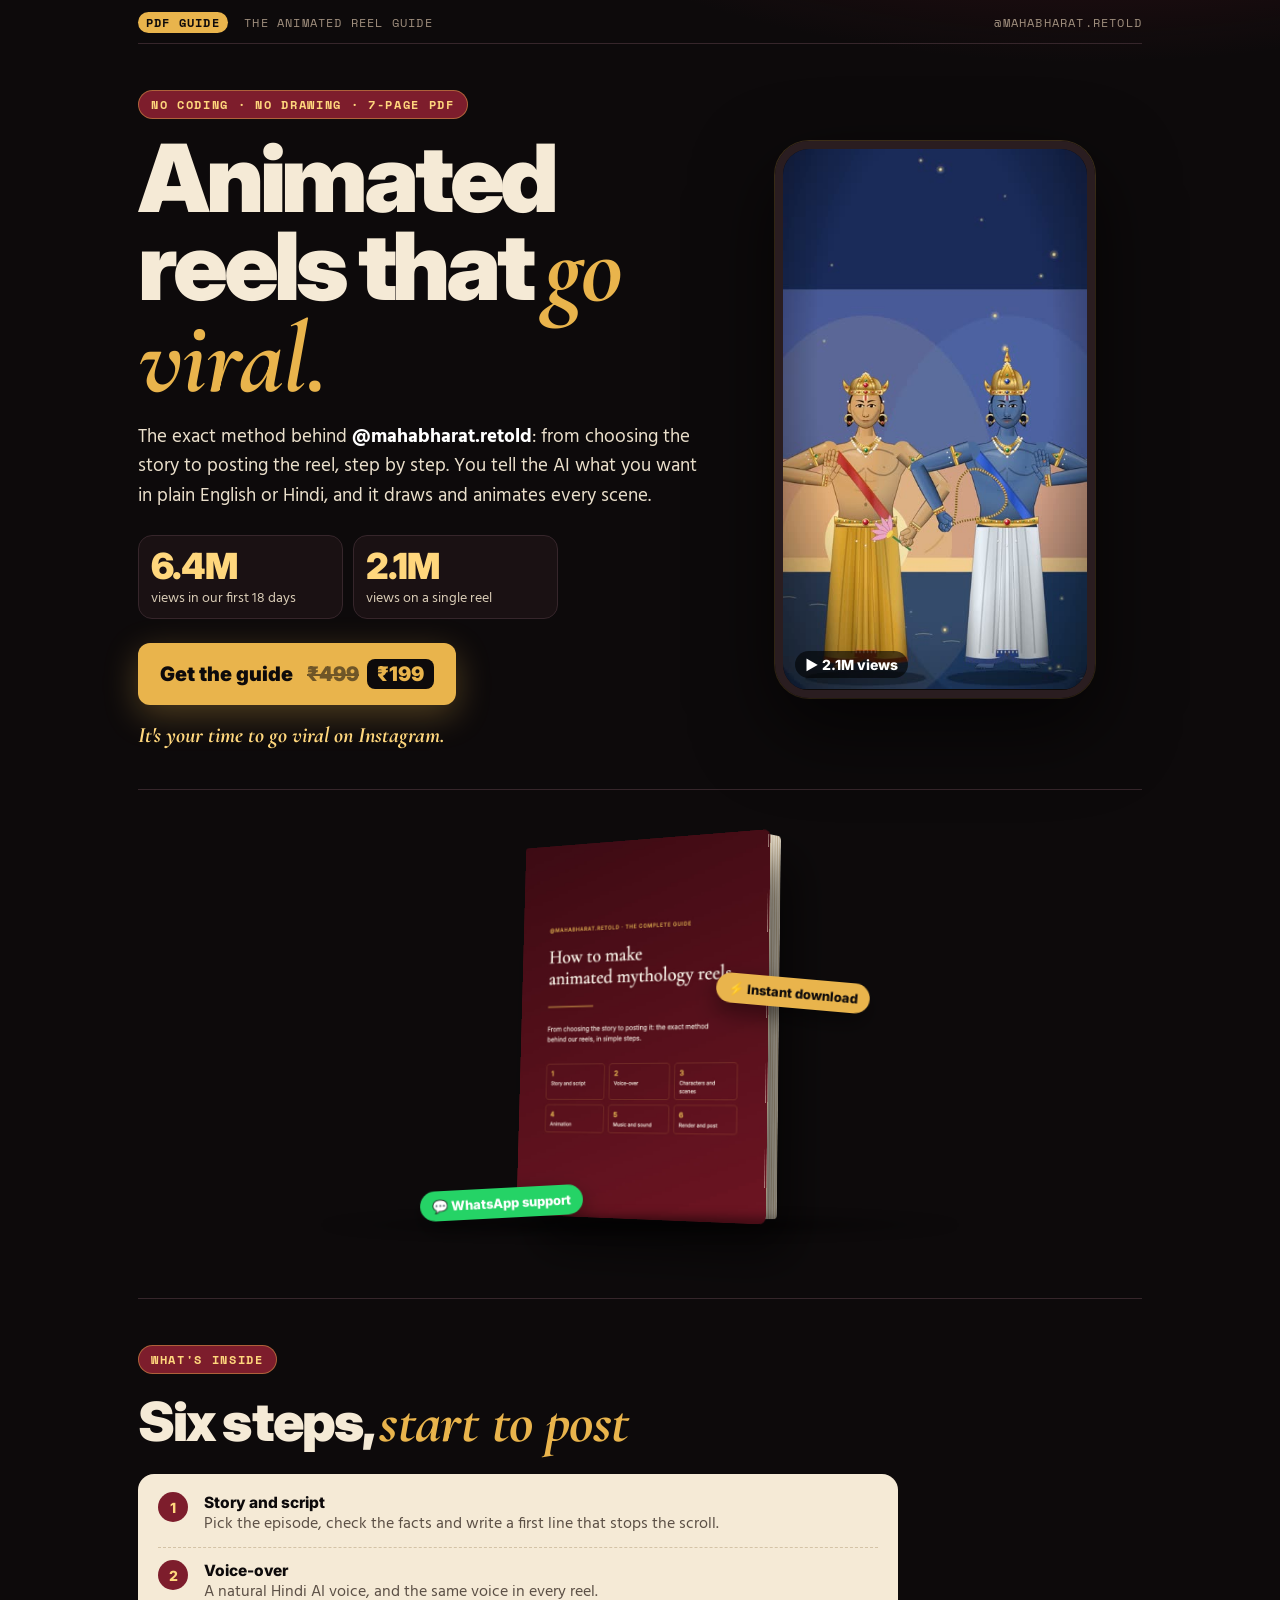
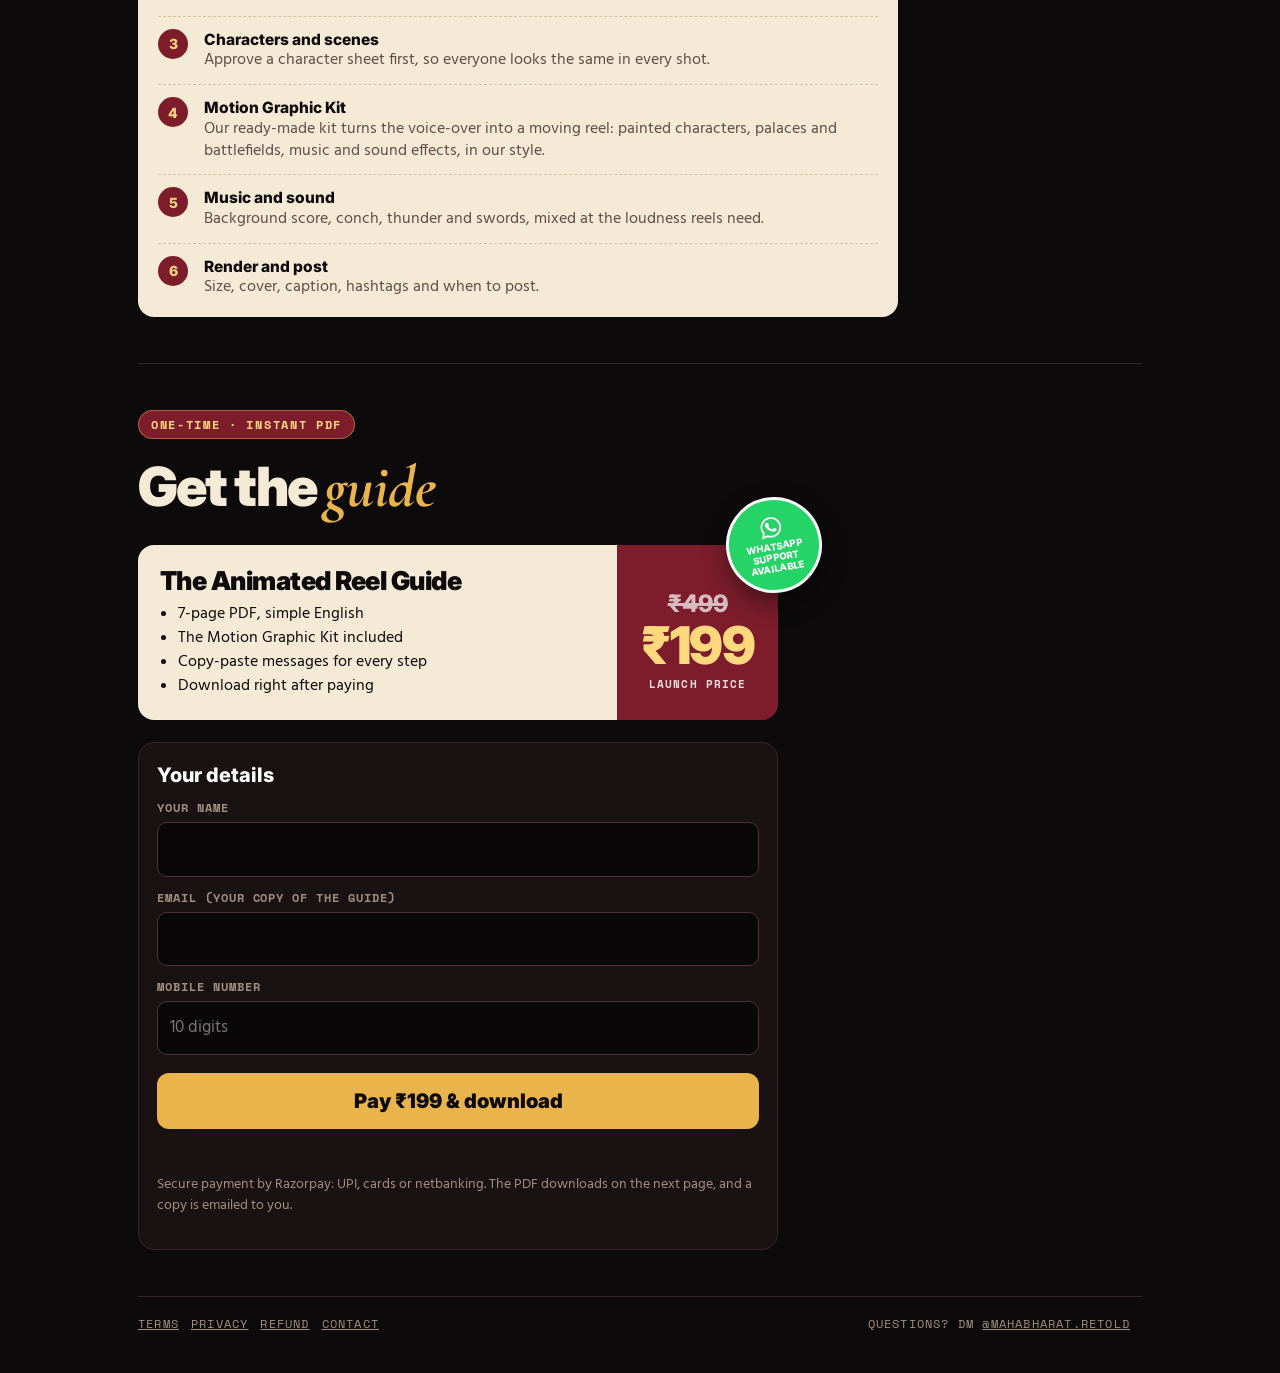
==== commit e4a1b225: "Guide page: step 4 is the Motion Graphic Kit; "Pay & download" Co-Authored-By: Claude Opus 5.5 <nore" ====
--- a/index.html
+++ b/index.html
@@ -61,9 +61,6 @@
 .toc li::before{content:counter(step);grid-row:span 2;width:30px;height:30px;border-radius:50%;background:var(--maroon);color:var(--goldl);display:grid;place-items:center;font:800 14px Inter}
 .toc b{font-family:Inter;font-weight:800}
 .toc span{color:#5c5046}
-.kit{max-width:760px;margin-top:14px;background:linear-gradient(135deg,var(--maroon),#4a0f1a);border:1px solid rgba(233,180,76,.55);border-radius:16px;padding:18px 20px;font-size:16px;color:#eadfcb}
-.kit b{display:block;font:900 24px/1.1 Inter;color:var(--goldl);margin:6px 0 6px;letter-spacing:-.02em}
-.kit .tag{font:700 11px "Space Mono";letter-spacing:.12em;text-transform:uppercase;color:var(--gold)}
 /* buy */
 .ticket{position:relative;display:grid;grid-template-columns:1fr auto;max-width:640px;color:var(--ink);margin:22px 0 22px}
 .ticket .l{padding:22px;background:var(--paper);border-radius:16px 0 0 16px}
@@ -140,11 +137,10 @@
       <li><b>Story and script</b><span>Pick the episode, check the facts and write a first line that stops the scroll.</span></li>
       <li><b>Voice-over</b><span>A natural Hindi AI voice, and the same voice in every reel.</span></li>
       <li><b>Characters and scenes</b><span>Approve a character sheet first, so everyone looks the same in every shot.</span></li>
-      <li><b>Animation</b><span>Turn the voice-over into a moving reel, and check a still of every shot before it renders.</span></li>
+      <li><b>Motion Graphic Kit</b><span>Our ready-made kit turns the voice-over into a moving reel: painted characters, palaces and battlefields, music and sound effects, in our style.</span></li>
       <li><b>Music and sound</b><span>Background score, conch, thunder and swords, mixed at the loudness reels need.</span></li>
       <li><b>Render and post</b><span>Size, cover, caption, hashtags and when to post.</span></li>
     </ol>
-    <div class="kit"><span class="tag">Included free</span><b>The Motion Graphic Kit</b>Our ready-made animation kit: the painted characters with natural hands, palaces and battlefields, music and sound effects. Every reel comes out in our style.</div>
   </section>
 
   <section class="sec" id="buy">
@@ -161,7 +157,7 @@
       <label for="name">Your name</label><input id="name" autocomplete="name" required>
       <label for="email">Email (your copy of the guide)</label><input id="email" type="email" autocomplete="email" required>
       <label for="phone">Mobile number</label><input id="phone" type="tel" inputmode="numeric" autocomplete="tel" placeholder="10 digits" required>
-      <button class="pay" id="pay" type="submit">Pay now · ₹99</button>
+      <button class="pay" id="pay" type="submit">Pay ₹99 &amp; download</button>
       <div class="err" id="err"></div>
       <p class="fine">Secure payment by Razorpay: UPI, cards or netbanking. The PDF downloads on the next page, and a copy is emailed to you.</p>
     </form>
@@ -180,7 +176,7 @@
   function show(rupees, offer) {
     price = rupees;
     document.querySelectorAll(".now-price").forEach((el) => { el.textContent = "₹" + rupees; });
-    $("pay").textContent = "Pay now · ₹" + rupees;
+    $("pay").textContent = "Pay ₹" + rupees + " & download";
     $("label").innerHTML = offer ? '3-DAY <mark class="hl">OFFER</mark>' : "LAUNCH PRICE";
     $("offer").classList.toggle("hidden", !offer);
     $("timer").classList.toggle("hidden", !offer);
@@ -210,7 +206,7 @@
       if (!d.url) throw new Error(d.error || "Something went wrong. Please try again.");
       location.href = d.url;
     } catch (x) {
-      $("err").textContent = x.message; $("pay").disabled = false; $("pay").textContent = "Pay now · ₹" + price;
+      $("err").textContent = x.message; $("pay").disabled = false; $("pay").textContent = "Pay ₹" + price + " & download";
     }
   });
 })();
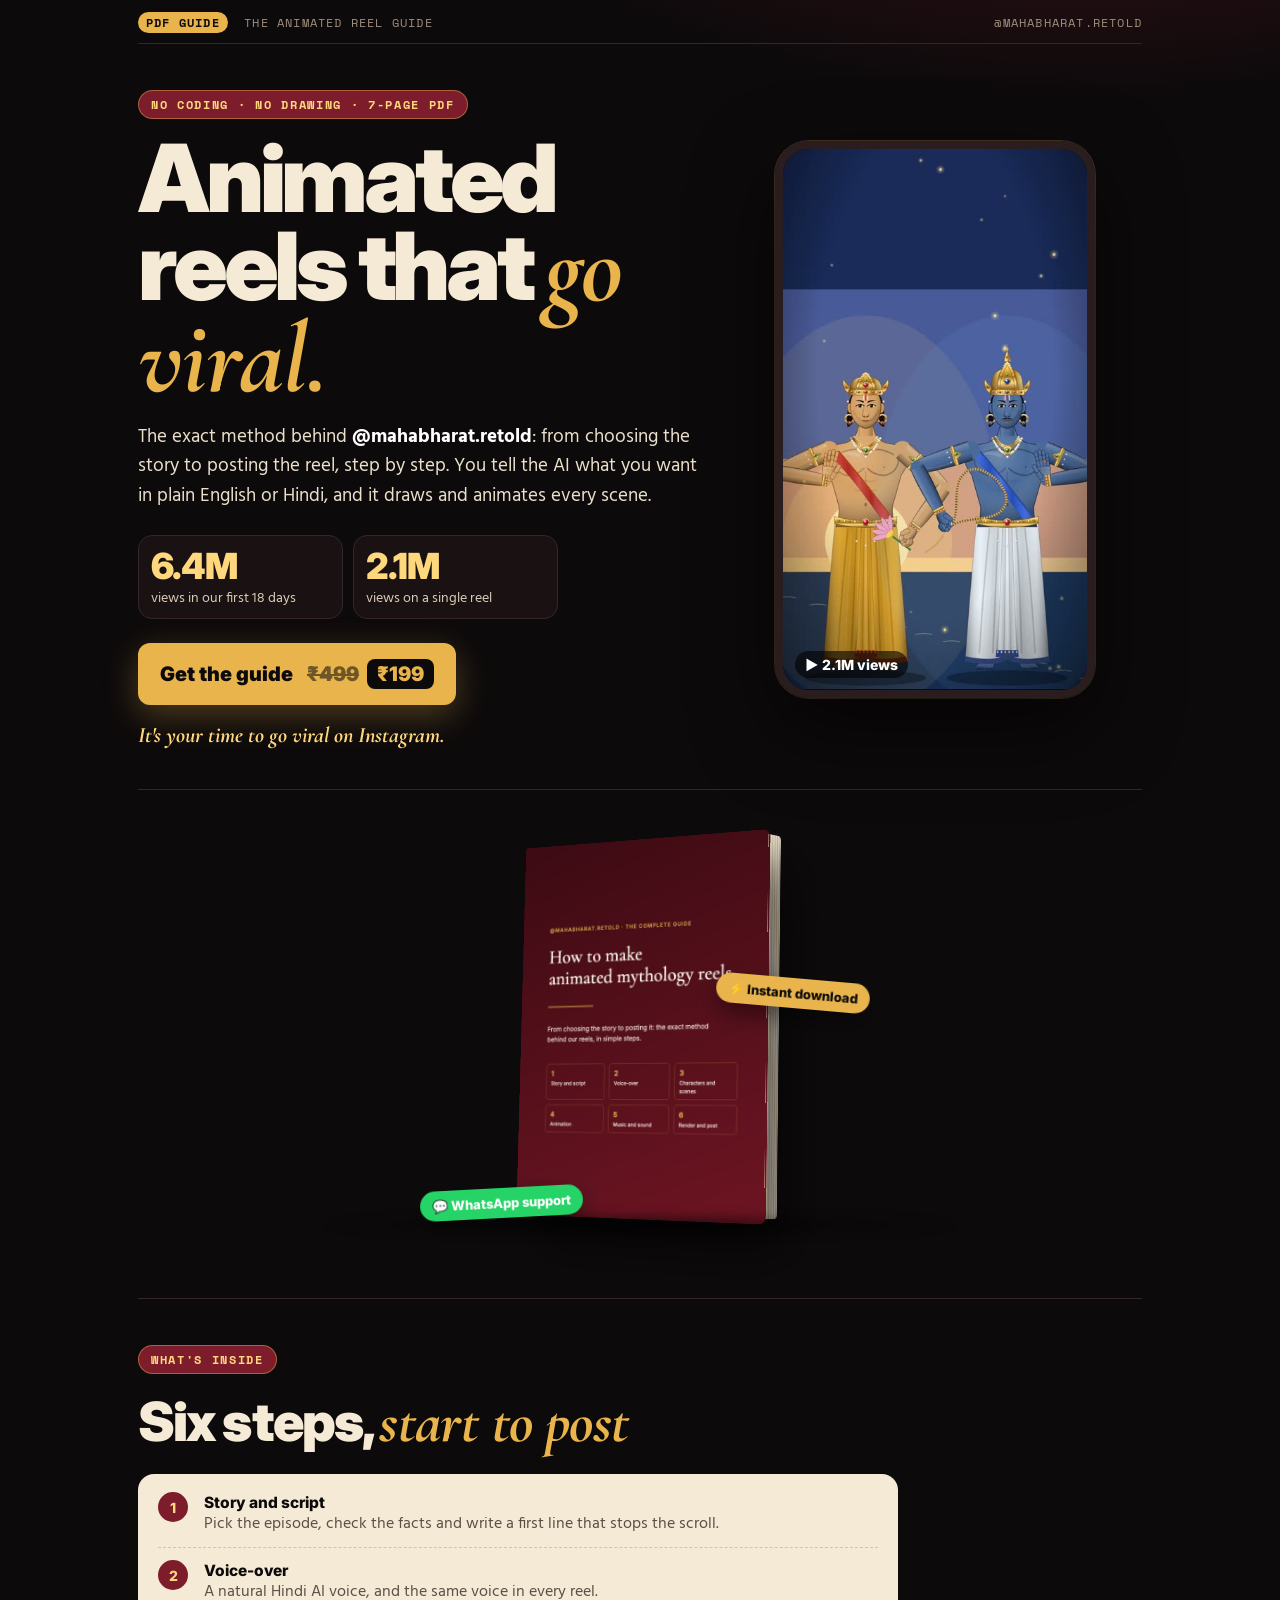
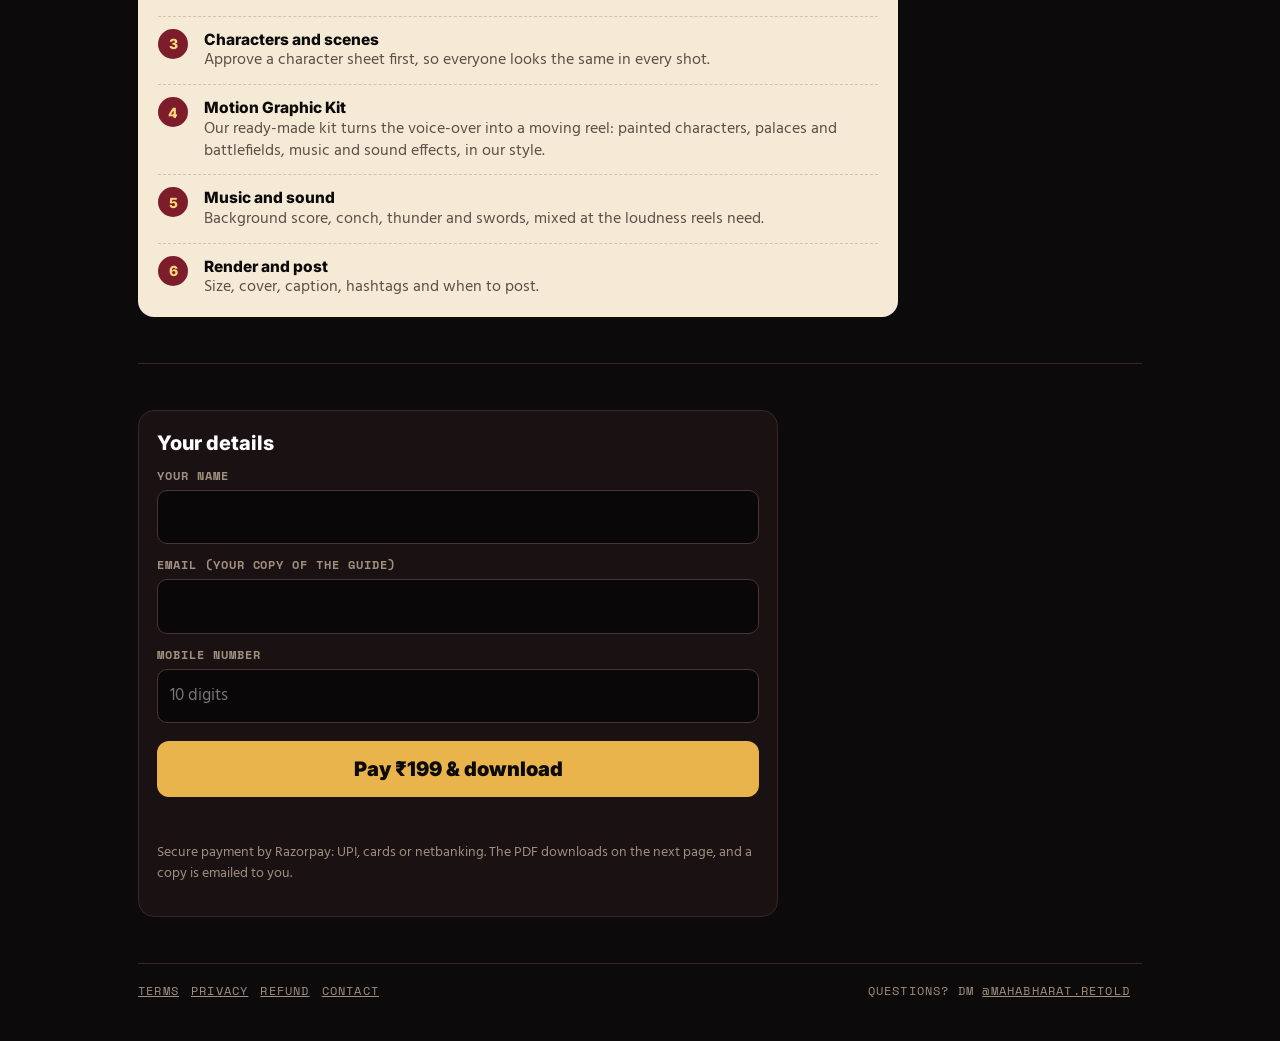
==== commit 08d0ebbe: "Guide page: no "Get the guide" ticket; the price and WhatsApp badge sit on the timer Co-Authored-By:" ====
--- a/index.html
+++ b/index.html
@@ -62,19 +62,11 @@
 .toc b{font-family:Inter;font-weight:800}
 .toc span{color:#5c5046}
 /* buy */
-.ticket{position:relative;display:grid;grid-template-columns:1fr auto;max-width:640px;color:var(--ink);margin:22px 0 22px}
-.ticket .l{padding:22px;background:var(--paper);border-radius:16px 0 0 16px}
-.ticket h3{font:900 26px/1.05 Inter;margin:0 0 8px;letter-spacing:-.02em}
-.ticket ul{margin:0;padding-left:18px;font-size:15.5px}
-.ticket .r{background:var(--maroon);color:#fff;padding:22px 24px;display:flex;flex-direction:column;justify-content:center;align-items:center;min-width:130px;border-radius:0 16px 16px 0;text-align:center}
-.ticket .r s{font:800 24px/1 Inter;opacity:.7;text-decoration-thickness:3px;margin-bottom:4px}
-.ticket .r b{font:900 52px/1 Inter;letter-spacing:-.03em;color:var(--goldl)}
-.ticket .r small{font:700 11px "Space Mono";letter-spacing:.1em;opacity:.85;margin-top:4px}
 /* WhatsApp support: a round sticker tucked over the price's top corner */
 .wa{position:absolute;top:-30px;right:-16px;width:96px;height:96px;border-radius:50%;background:#25d366;color:#fff;display:flex;flex-direction:column;align-items:center;justify-content:center;gap:3px;text-align:center;font:800 9.5px/1.15 Inter;letter-spacing:.04em;text-transform:uppercase;transform:rotate(-10deg);box-shadow:0 10px 24px rgba(0,0,0,.45);border:3px solid #fff}
 .wa svg{width:24px;height:24px}
-.timer{max-width:640px;margin:0 0 18px;background:var(--night);border:1px dashed rgba(233,180,76,.6);border-radius:16px;padding:14px 16px;display:flex;flex-wrap:wrap;align-items:center;justify-content:space-between;gap:10px 16px}
-.timer span{font-size:16px}.timer b{color:var(--goldl)}
+.timer{position:relative;max-width:640px;margin:10px 0 18px;padding-right:92px!important;background:var(--night);border:1px dashed rgba(233,180,76,.6);border-radius:16px;padding:14px 16px;display:flex;flex-wrap:wrap;align-items:center;justify-content:space-between;gap:10px 16px}
+.timer span{font-size:16px}.timer b{color:var(--goldl)}.timer s{opacity:.6}
 .timer .cells{display:flex;gap:6px}
 .timer .cells div{background:var(--maroon);color:var(--goldl);min-width:52px;text-align:center;padding:7px 4px 5px;border-radius:10px;font:700 22px/1 "Space Mono",monospace}
 .timer .cells small{display:block;font:700 9px "Space Mono";color:var(--paper);opacity:.75;margin-top:4px;letter-spacing:.1em}
@@ -91,15 +83,14 @@
 .hidden{display:none!important}
 /* The word OFFER, highlighted wherever it appears */
 .hl{background:#ff3b30;color:#fff;font:900 .82em/1 Inter;letter-spacing:.08em;text-transform:uppercase;padding:3px 8px 2px;border-radius:6px;animation:hl 1.6s ease-in-out infinite}
-.ticket .hl{background:var(--goldl);color:var(--ink)}
 @keyframes hl{50%{box-shadow:0 0 0 5px rgba(255,59,48,.28)}}
 @media (prefers-reduced-motion:reduce){.hl{animation:none}}
 #buy{scroll-margin-top:20px}
-@media (min-width:621px){.wa{top:-48px;right:-44px}.ticket .r{padding-top:40px;min-width:150px}}
+@media (min-width:621px){.wa{top:-40px;right:-40px}}
 @media (min-width:860px){
   .hero{grid-template-columns:1.15fr .85fr;align-items:center;padding-top:46px}
 }
-@media (max-width:620px){.chip.b{right:4%;top:58%}.chip.c{left:6%}.timer .cells div{min-width:44px;font-size:19px}.wa{width:84px;height:84px;top:-26px;right:-6px;font-size:8.5px}.wa svg{width:20px;height:20px}body{font-size:16px}.pill{font-size:10.5px;letter-spacing:.08em}.mast{font-size:10px}.mast .hide-s{display:none}.lead{font-size:17.5px}.stats{gap:8px}.stats div{padding:10px 9px 9px}.stats small{font-size:12.5px}.ticket .r{min-width:104px;padding:18px}.ticket .r b{font-size:42px}.cta{font-size:18px;padding:14px 18px}.chip{font-size:11.5px;padding:6px 10px}}
+@media (max-width:620px){.chip.b{right:4%;top:58%}.chip.c{left:6%}.timer .cells div{min-width:44px;font-size:19px}.wa{width:78px;height:78px;top:-30px;right:-4px;font-size:8px}.wa svg{width:20px;height:20px}body{font-size:16px}.pill{font-size:10.5px;letter-spacing:.08em}.mast{font-size:10px}.mast .hide-s{display:none}.lead{font-size:17.5px}.stats{gap:8px}.stats div{padding:10px 9px 9px}.stats small{font-size:12.5px}.cta{font-size:18px;padding:14px 18px}.chip{font-size:11.5px;padding:6px 10px}}
 </style>
 </head>
 <body>
@@ -144,14 +135,8 @@
   </section>
 
   <section class="sec" id="buy">
-    <span class="pill">One-time · instant PDF</span>
-    <h2>Get the <em>guide</em></h2>
-    <div class="ticket">
-      <div class="l"><h3>The Animated Reel Guide</h3><ul><li>7-page PDF, simple English</li><li>The Motion Graphic Kit included</li><li>Copy-paste messages for every step</li><li>Download right after paying</li></ul></div>
-      <div class="r"><s>₹499</s><b class="now-price">₹99</b><small id="label">3-DAY <mark class="hl">OFFER</mark></small></div>
-      <div class="wa" role="note" aria-label="WhatsApp support available"><svg viewBox="0 0 24 24" aria-hidden="true"><path fill="none" stroke="#fff" stroke-width="1.8" d="M12 2.6a9.4 9.4 0 0 0-8.1 14.2L2.6 21.4l4.7-1.2A9.4 9.4 0 1 0 12 2.6z"/><path fill="#fff" d="M9.2 7.3c-.2-.4-.4-.4-.6-.4h-.5c-.2 0-.5.1-.7.3-.3.3-.9.9-.9 2.2s.9 2.5 1.1 2.7c.1.2 1.8 2.9 4.5 4 2.2.9 2.7.7 3.2.7.5-.1 1.5-.6 1.7-1.2.2-.6.2-1.1.2-1.2-.1-.1-.2-.2-.5-.3l-1.7-.8c-.2-.1-.4-.1-.6.1l-.8 1c-.1.2-.3.2-.5.1-.3-.1-1.1-.4-2-1.3-.8-.7-1.3-1.5-1.4-1.8-.2-.3 0-.4.1-.5l.4-.5.3-.4v-.5l-.8-2z"/></svg>WhatsApp<br>support<br>available</div>
-    </div>
-    <div class="timer" id="timer"><span>🔥 3-day <mark class="hl">offer</mark> <b class="now-price">₹99</b> · ends in</span><div class="cells" id="cells"></div></div>
+    <div class="timer" id="timer"><span>🔥 3-day <mark class="hl">offer</mark> <s>₹499</s> <b class="now-price">₹99</b> · ends in</span><div class="cells" id="cells"></div>
+      <div class="wa" role="note" aria-label="WhatsApp support available"><svg viewBox="0 0 24 24" aria-hidden="true"><path fill="none" stroke="#fff" stroke-width="1.8" d="M12 2.6a9.4 9.4 0 0 0-8.1 14.2L2.6 21.4l4.7-1.2A9.4 9.4 0 1 0 12 2.6z"/><path fill="#fff" d="M9.2 7.3c-.2-.4-.4-.4-.6-.4h-.5c-.2 0-.5.1-.7.3-.3.3-.9.9-.9 2.2s.9 2.5 1.1 2.7c.1.2 1.8 2.9 4.5 4 2.2.9 2.7.7 3.2.7.5-.1 1.5-.6 1.7-1.2.2-.6.2-1.1.2-1.2-.1-.1-.2-.2-.5-.3l-1.7-.8c-.2-.1-.4-.1-.6.1l-.8 1c-.1.2-.3.2-.5.1-.3-.1-1.1-.4-2-1.3-.8-.7-1.3-1.5-1.4-1.8-.2-.3 0-.4.1-.5l.4-.5.3-.4v-.5l-.8-2z"/></svg>WhatsApp<br>support<br>available</div></div>
     <form id="form" novalidate>
       <h3 class="details">Your details</h3>
       <label for="name">Your name</label><input id="name" autocomplete="name" required>
@@ -177,7 +162,6 @@
     price = rupees;
     document.querySelectorAll(".now-price").forEach((el) => { el.textContent = "₹" + rupees; });
     $("pay").textContent = "Pay ₹" + rupees + " & download";
-    $("label").innerHTML = offer ? '3-DAY <mark class="hl">OFFER</mark>' : "LAUNCH PRICE";
     $("offer").classList.toggle("hidden", !offer);
     $("timer").classList.toggle("hidden", !offer);
   }
